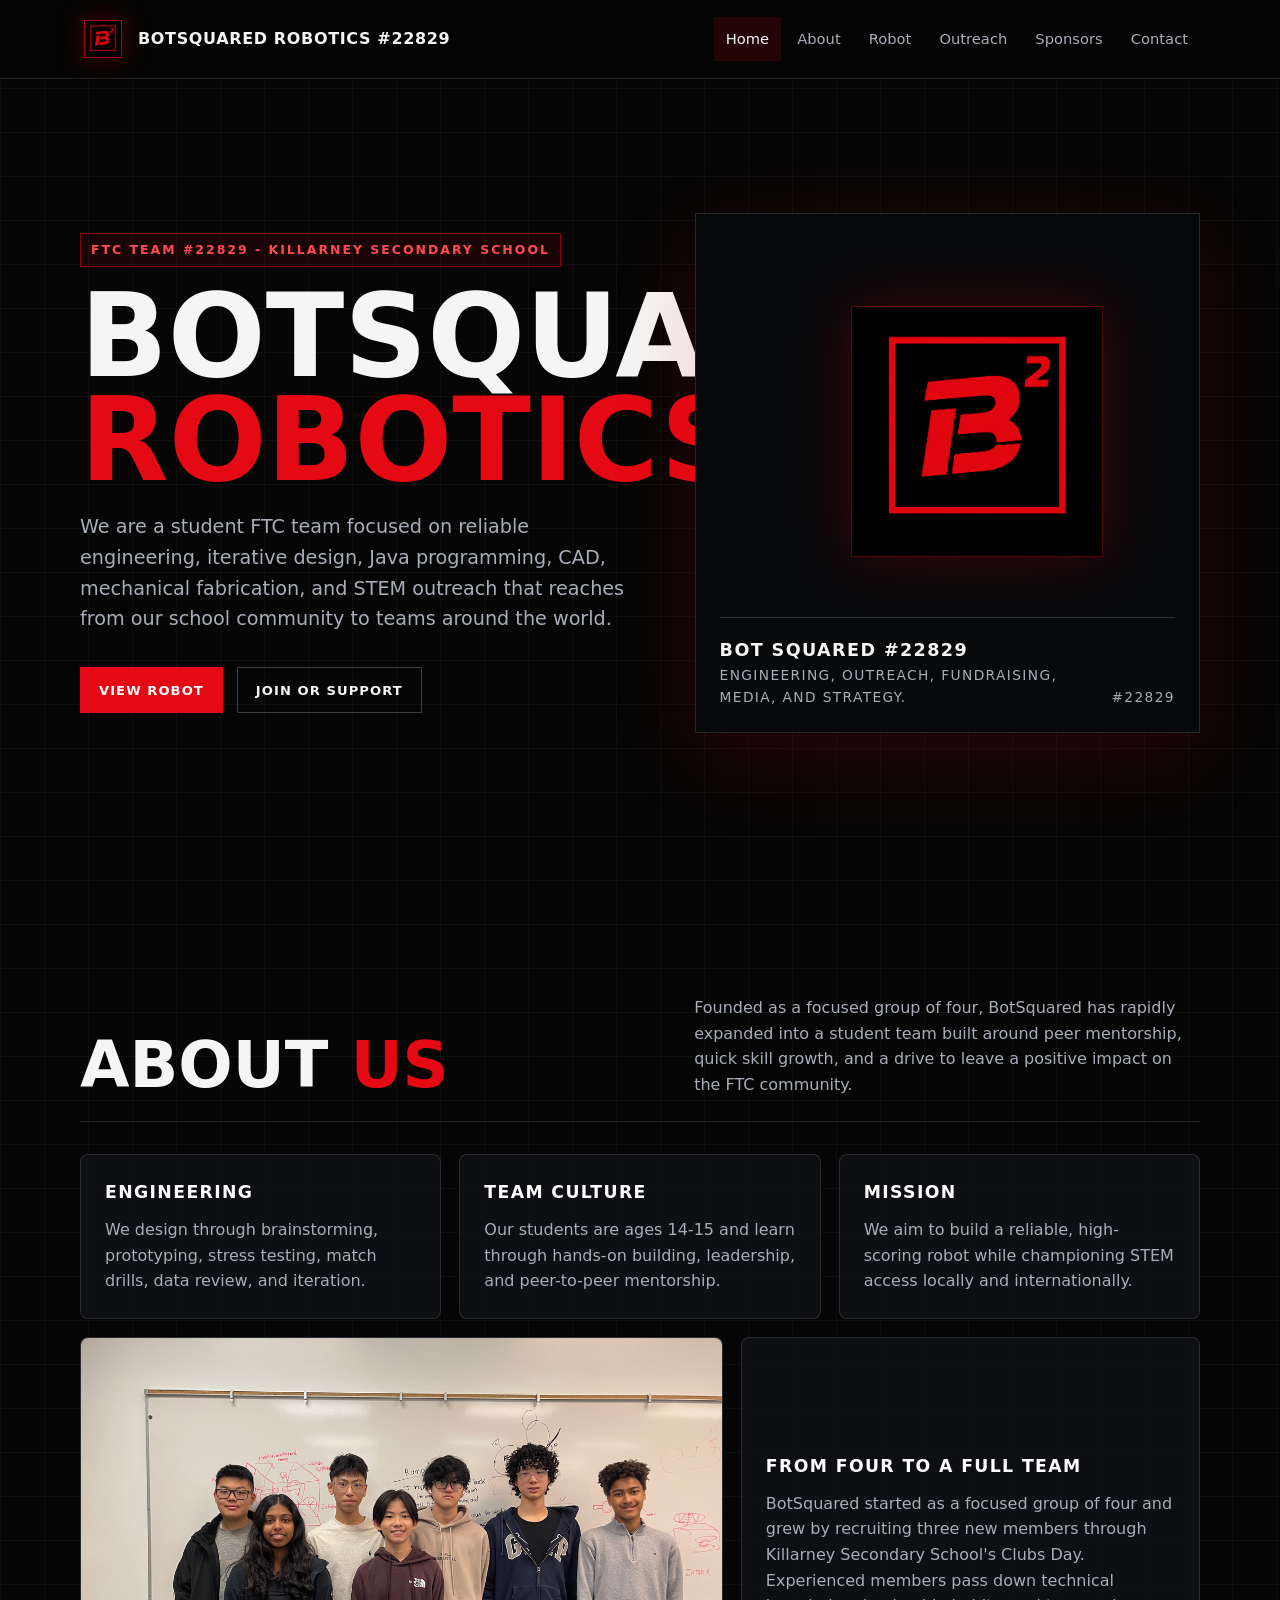
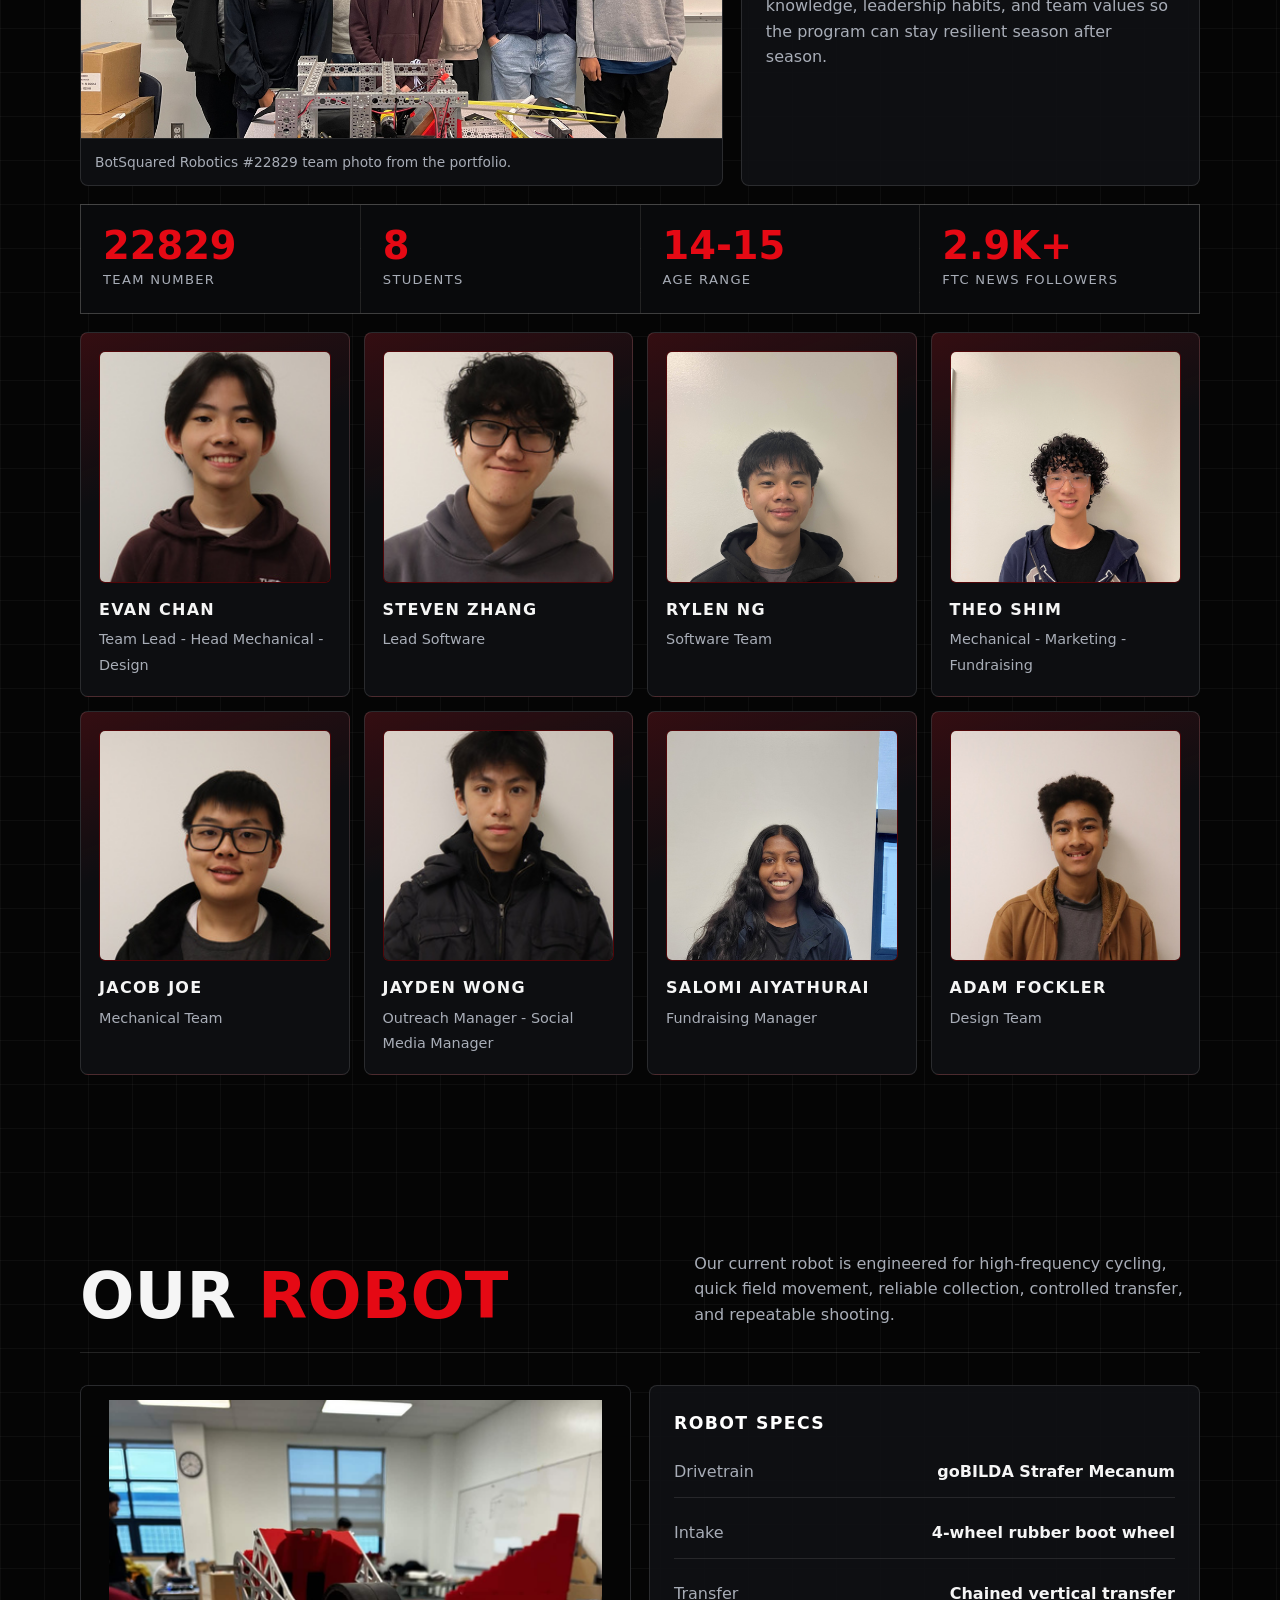
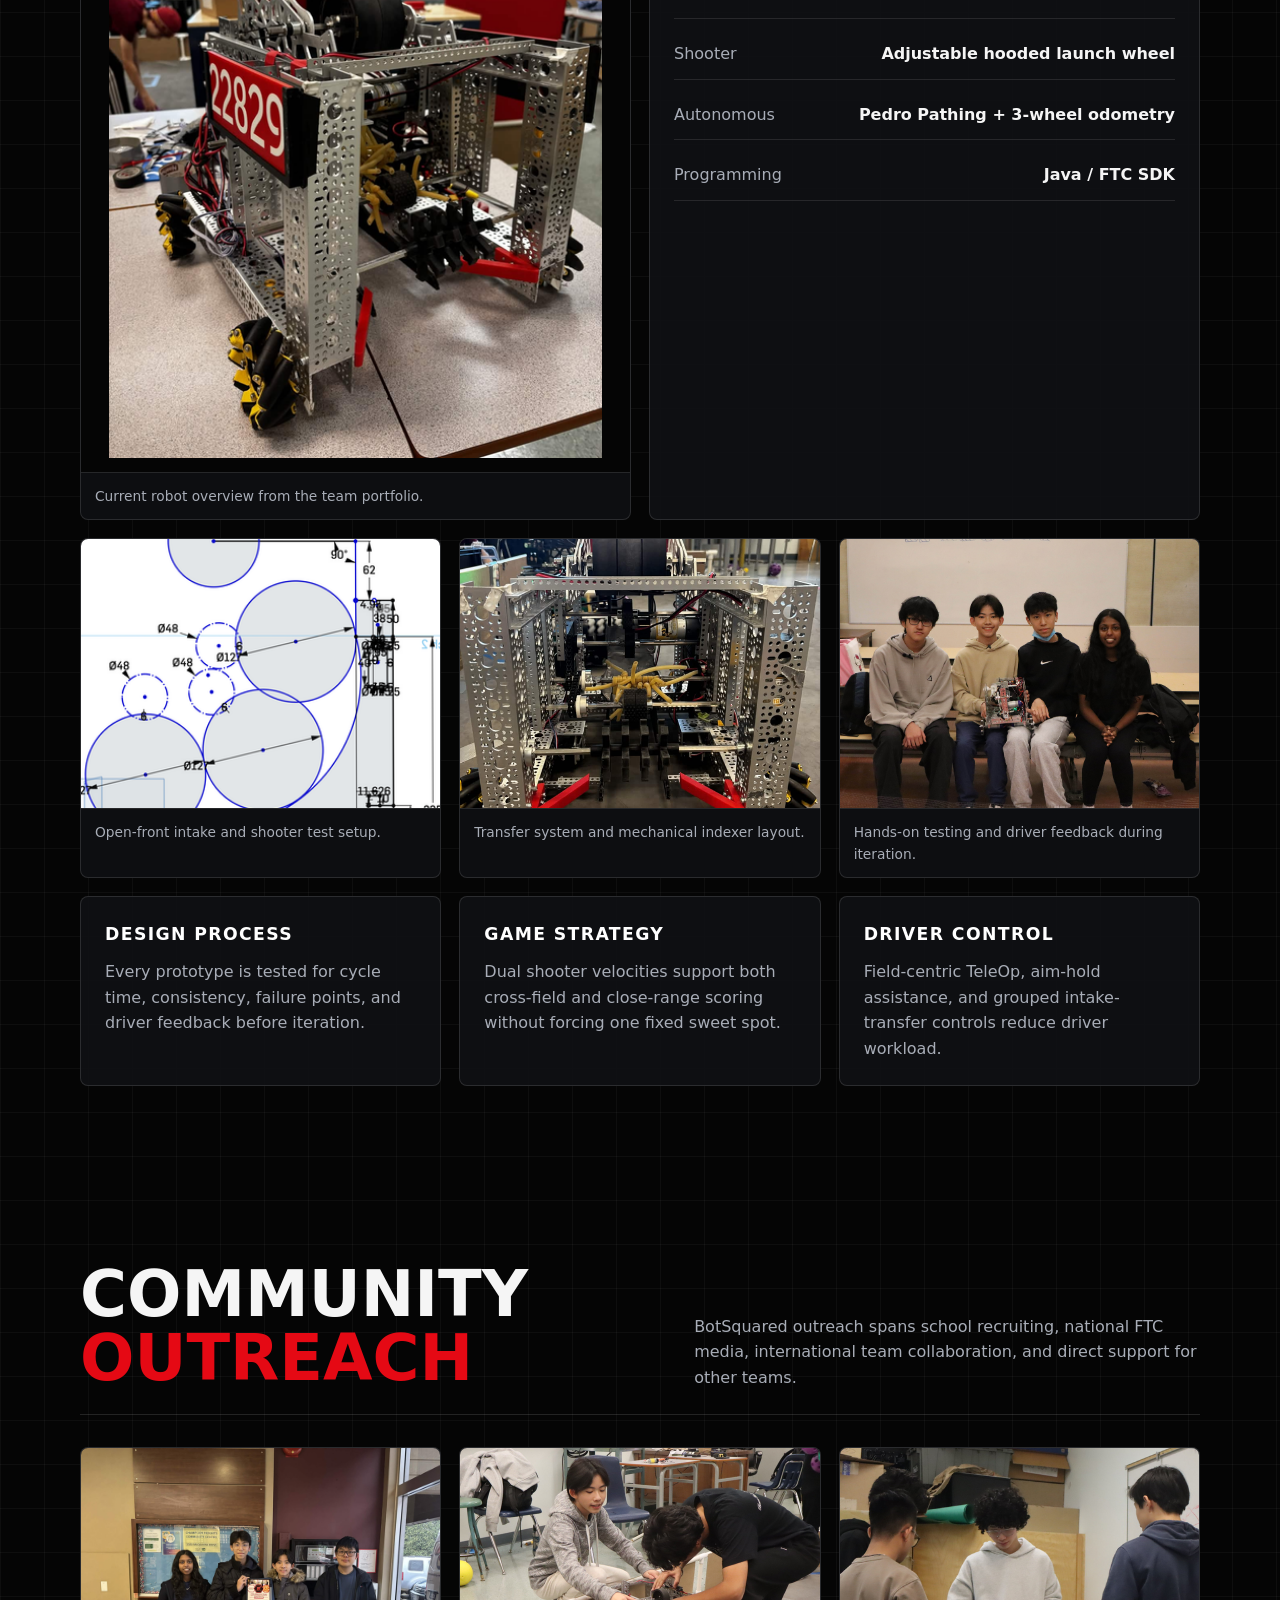
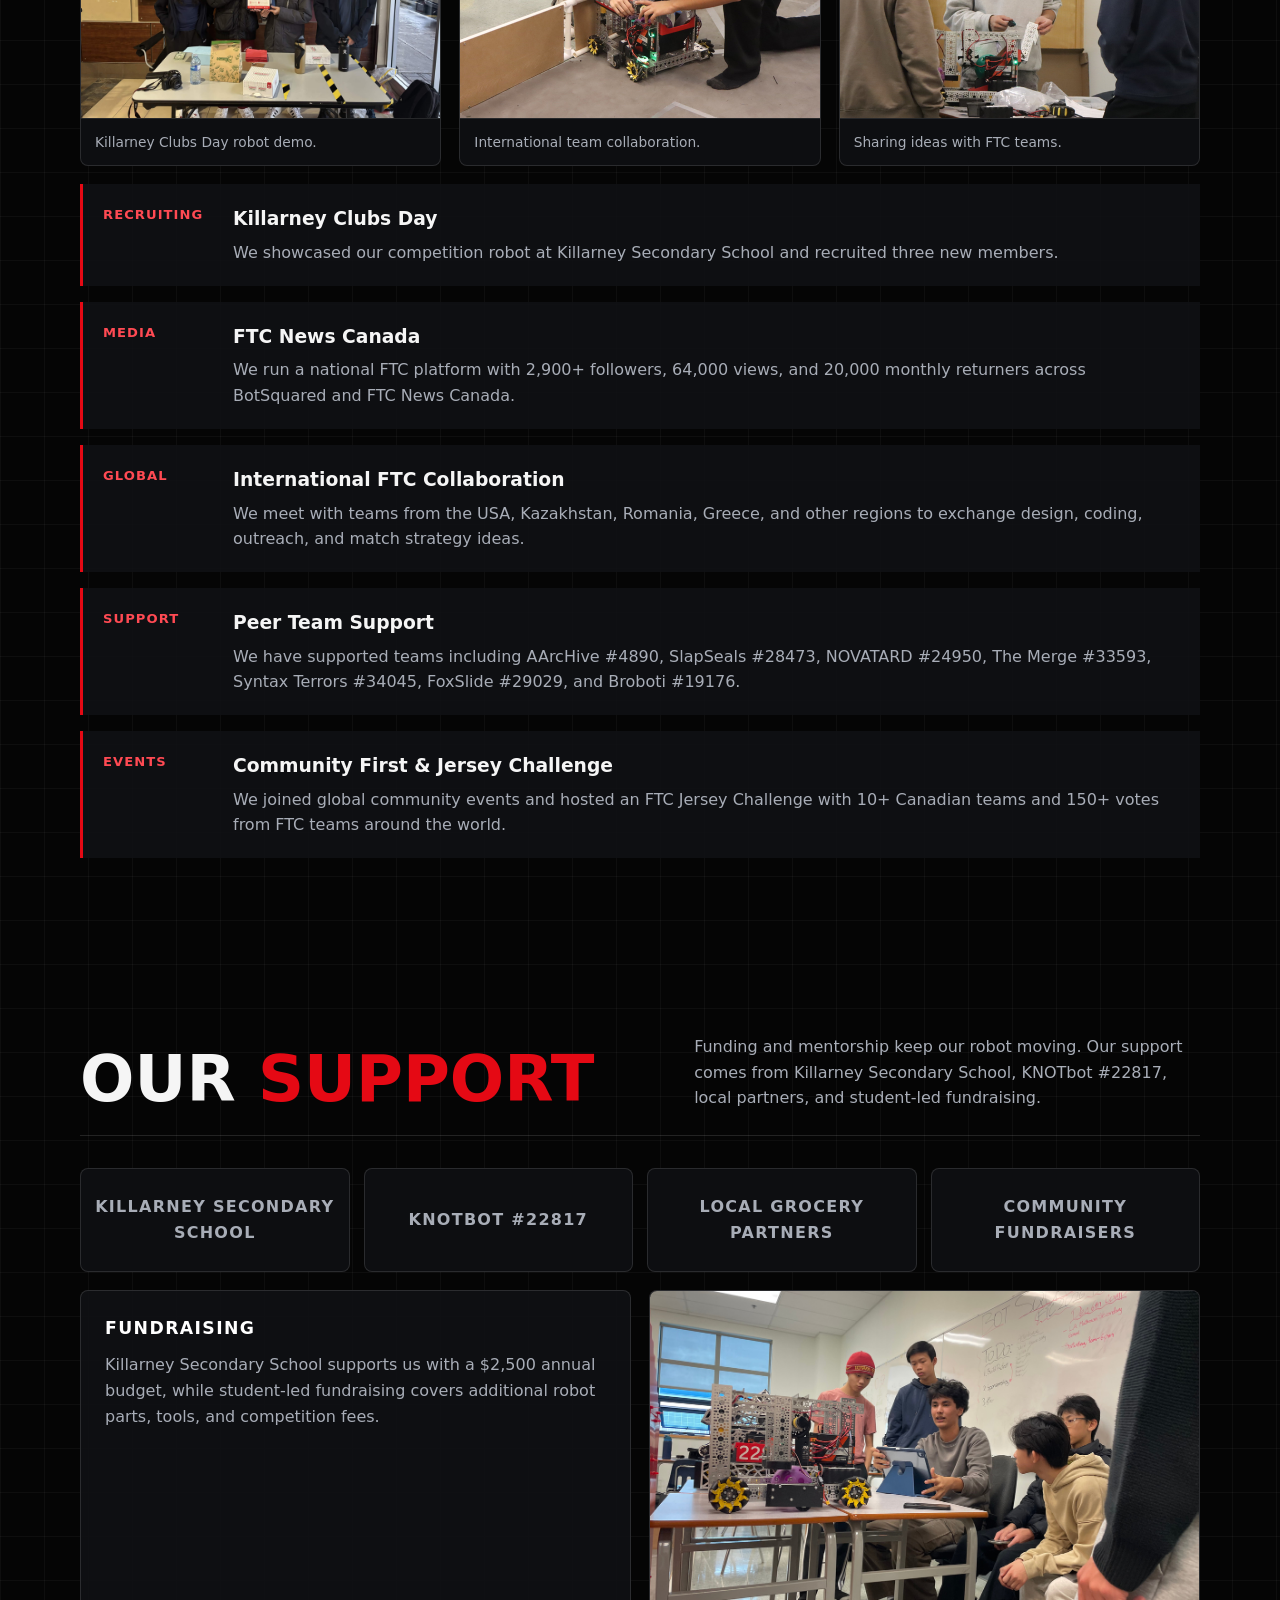
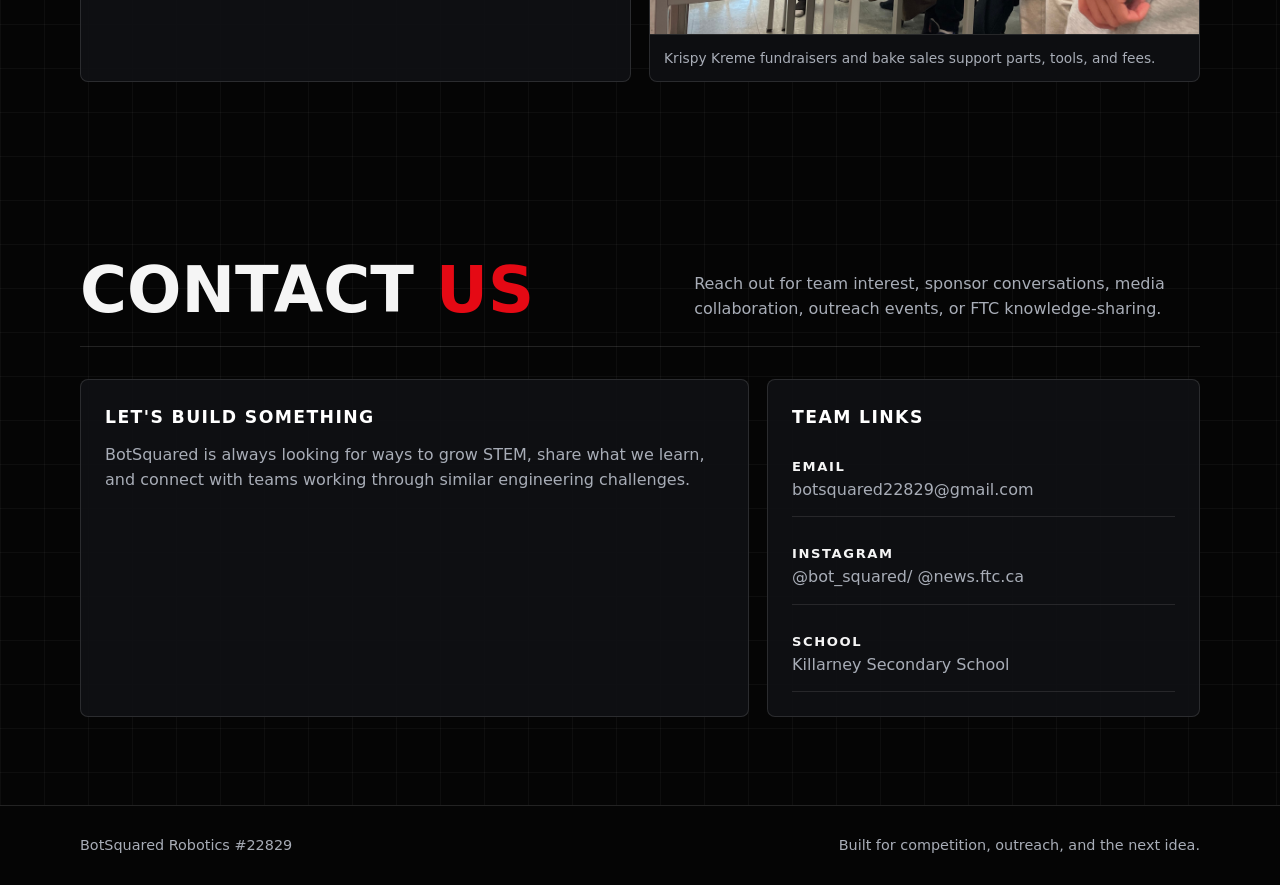
==== index.html @ f205d927 "update1" ====
<!DOCTYPE html>
<html lang="en">
<head>
  <meta charset="UTF-8" />
  <meta name="viewport" content="width=device-width, initial-scale=1.0" />
  <title>BotSquared Robotics #22829</title>
  <link rel="stylesheet" href="style.css" />
  <script src="script.js" defer></script>
</head>
<body>
  <header class="site-header">
    <nav class="nav" aria-label="Primary navigation">
      <a class="brand" href="#home" aria-label="BotSquared Robotics home">
        <span class="brand-mark">
          <img src="assets/botsquared-logo.png" alt="" />
        </span>
        <span class="brand-name">BotSquared Robotics #22829</span>
      </a>

      <div class="nav-links">
        <a href="#home">Home</a>
        <a href="#about">About</a>
        <a href="#robot">Robot</a>
        <a href="#outreach">Outreach</a>
        <a href="#sponsors">Sponsors</a>
        <a href="#contact">Contact</a>
      </div>
    </nav>
  </header>

  <main>
    <section id="home" class="section hero">
      <div>
        <p class="eyebrow">FTC Team #22829 - Killarney Secondary School</p>
        <h1>BotSquared <span>Robotics</span></h1>
        <p class="hero-copy">
          We are a student FTC team focused on reliable engineering, iterative design,
          Java programming, CAD, mechanical fabrication, and STEM outreach that reaches
          from our school community to teams around the world.
        </p>
        <div class="hero-actions" aria-label="Homepage actions">
          <a class="button" href="#robot">View Robot</a>
          <a class="button secondary" href="#contact">Join or Support</a>
        </div>
      </div>

      <div class="robot-visual" aria-label="BotSquared Robotics logo panel">
        <img class="hero-logo" src="assets/botsquared-logo.png" alt="BotSquared Robotics logo" />
        <div class="robot-label">
          <span>
            <strong>Bot Squared #22829</strong>
            Engineering, outreach, fundraising, media, and strategy.
          </span>
          <span>#22829</span>
        </div>
      </div>
    </section>

    <section id="about" class="section">
      <div class="section-heading">
        <h2>About <span>Us</span></h2>
        <p>
          Founded as a focused group of four, BotSquared has rapidly expanded into
          a student team built around peer mentorship, quick skill growth, and a
          drive to leave a positive impact on the FTC community.
        </p>
      </div>

      <div class="grid three">
        <article class="card">
          <h3>Engineering</h3>
          <p>We design through brainstorming, prototyping, stress testing, match drills, data review, and iteration.</p>
        </article>
        <article class="card">
          <h3>Team Culture</h3>
          <p>Our students are ages 14-15 and learn through hands-on building, leadership, and peer-to-peer mentorship.</p>
        </article>
        <article class="card">
          <h3>Mission</h3>
          <p>We aim to build a reliable, high-scoring robot while championing STEM access locally and internationally.</p>
        </article>
      </div>

      <div class="feature-split spaced-block">
        <figure class="media-frame">
          <img src="assets/team-photo.jpg" alt="BotSquared Robotics team with their robot" />
          <figcaption>BotSquared Robotics #22829 team photo from the portfolio.</figcaption>
        </figure>

        <article class="card feature-copy">
          <h3>From Four to a Full Team</h3>
          <p>
            BotSquared started as a focused group of four and grew by recruiting
            three new members through Killarney Secondary School's Clubs Day.
            Experienced members pass down technical knowledge, leadership habits,
            and team values so the program can stay resilient season after season.
          </p>
        </article>
      </div>

      <div class="stat-strip" aria-label="Team statistics">
        <div class="stat">
          <strong>22829</strong>
          <span>Team Number</span>
        </div>
        <div class="stat">
          <strong>8</strong>
          <span>Students</span>
        </div>
        <div class="stat">
          <strong>14-15</strong>
          <span>Age Range</span>
        </div>
        <div class="stat">
          <strong>2.9K+</strong>
          <span>FTC News Followers</span>
        </div>
      </div>

      <div class="team-grid" aria-label="Team members">
        <article class="member-card">
          <img class="member-photo" src="assets/team-evan-chan.jpg" alt="Evan Chan" />
          <div>
            <strong>Evan Chan</strong>
            <span>Team Lead - Head Mechanical - Design</span>
          </div>
        </article>
        <article class="member-card">
          <img class="member-photo" src="assets/team-steven-zhang.jpg" alt="Steven Zhang" />
          <div>
            <strong>Steven Zhang</strong>
            <span>Lead Software</span>
          </div>
        </article>
        <article class="member-card">
          <img class="member-photo" src="assets/team-rylen-ng.png" alt="Rylen Ng" />
          <div>
            <strong>Rylen Ng</strong>
            <span>Software Team</span>
          </div>
        </article>
        <article class="member-card">
          <img class="member-photo" src="assets/team-theo-shim.jpg" alt="Theo Shim" />
          <div>
            <strong>Theo Shim</strong>
            <span>Mechanical - Marketing - Fundraising</span>
          </div>
        </article>
        <article class="member-card">
          <img class="member-photo" src="assets/team-jacob-joe.jpg" alt="Jacob Joe" />
          <div>
            <strong>Jacob Joe</strong>
            <span>Mechanical Team</span>
          </div>
        </article>
        <article class="member-card">
          <img class="member-photo" src="assets/team-jayden-wong.jpg" alt="Jayden Wong" />
          <div>
            <strong>Jayden Wong</strong>
            <span>Outreach Manager - Social Media Manager</span>
          </div>
        </article>
        <article class="member-card">
          <img class="member-photo" src="assets/team-salomi-aiyathurai.jpg" alt="Salomi Aiyathurai" />
          <div>
            <strong>Salomi Aiyathurai</strong>
            <span>Fundraising Manager</span>
          </div>
        </article>
        <article class="member-card">
          <img class="member-photo" src="assets/team-adam-fockler.jpg" alt="Adam Fockler" />
          <div>
            <strong>Adam Fockler</strong>
            <span>Design Team</span>
          </div>
        </article>
      </div>
    </section>

    <section id="robot" class="section">
      <div class="section-heading">
        <h2>Our <span>Robot</span></h2>
        <p>
          Our current robot is engineered for high-frequency cycling, quick field
          movement, reliable collection, controlled transfer, and repeatable shooting.
        </p>
      </div>

      <div class="grid two">
        <figure class="media-frame robot-photo">
          <img src="assets/robot-overview.png" alt="BotSquared competition robot" />
          <figcaption>Current robot overview from the team portfolio.</figcaption>
        </figure>

        <article class="card">
          <h3>Robot Specs</h3>
          <ul class="spec-list">
            <li><span>Drivetrain</span><strong>goBILDA Strafer Mecanum</strong></li>
            <li><span>Intake</span><strong>4-wheel rubber boot wheel</strong></li>
            <li><span>Transfer</span><strong>Chained vertical transfer</strong></li>
            <li><span>Shooter</span><strong>Adjustable hooded launch wheel</strong></li>
            <li><span>Autonomous</span><strong>Pedro Pathing + 3-wheel odometry</strong></li>
            <li><span>Programming</span><strong>Java / FTC SDK</strong></li>
          </ul>
        </article>
      </div>

      <div class="media-grid spaced-block" aria-label="Robot mechanism images">
        <figure class="media-card">
          <img src="assets/robot-intake.png" alt="Robot intake mechanism with game element" />
          <figcaption>Open-front intake and shooter test setup.</figcaption>
        </figure>
        <figure class="media-card">
          <img src="assets/robot-transfer.png" alt="Robot transfer system diagram" />
          <figcaption>Transfer system and mechanical indexer layout.</figcaption>
        </figure>
        <figure class="media-card">
          <img src="assets/team-summary.jpg" alt="Team testing the robot in a classroom" />
          <figcaption>Hands-on testing and driver feedback during iteration.</figcaption>
        </figure>
      </div>

      <div class="grid three spaced-block">
        <article class="card">
          <h3>Design Process</h3>
          <p>Every prototype is tested for cycle time, consistency, failure points, and driver feedback before iteration.</p>
        </article>
        <article class="card">
          <h3>Game Strategy</h3>
          <p>Dual shooter velocities support both cross-field and close-range scoring without forcing one fixed sweet spot.</p>
        </article>
        <article class="card">
          <h3>Driver Control</h3>
          <p>Field-centric TeleOp, aim-hold assistance, and grouped intake-transfer controls reduce driver workload.</p>
        </article>
      </div>
    </section>

    <section id="outreach" class="section">
      <div class="section-heading">
        <h2>Community <span>Outreach</span></h2>
        <p>
          BotSquared outreach spans school recruiting, national FTC media,
          international team collaboration, and direct support for other teams.
        </p>
      </div>

      <div class="media-grid outreach-gallery" aria-label="Community outreach photos">
        <figure class="media-card">
          <img src="assets/outreach-clubs-day.png" alt="BotSquared demonstrating the robot during outreach" />
          <figcaption>Killarney Clubs Day robot demo.</figcaption>
        </figure>
        <figure class="media-card">
          <img src="assets/team-collaboration.png" alt="BotSquared collaborating with another FTC team" />
          <figcaption>International team collaboration.</figcaption>
        </figure>
        <figure class="media-card">
          <img src="assets/outreach-team-meeting.png" alt="BotSquared students in an FTC collaboration meeting" />
          <figcaption>Sharing ideas with FTC teams.</figcaption>
        </figure>
      </div>

      <div class="timeline">
        <article class="timeline-item">
          <time>Recruiting</time>
          <div>
            <h3>Killarney Clubs Day</h3>
            <p>We showcased our competition robot at Killarney Secondary School and recruited three new members.</p>
          </div>
        </article>
        <article class="timeline-item">
          <time>Media</time>
          <div>
            <h3>FTC News Canada</h3>
            <p>We run a national FTC platform with 2,900+ followers, 64,000 views, and 20,000 monthly returners across BotSquared and FTC News Canada.</p>
          </div>
        </article>
        <article class="timeline-item">
          <time>Global</time>
          <div>
            <h3>International FTC Collaboration</h3>
            <p>We meet with teams from the USA, Kazakhstan, Romania, Greece, and other regions to exchange design, coding, outreach, and match strategy ideas.</p>
          </div>
        </article>
        <article class="timeline-item">
          <time>Support</time>
          <div>
            <h3>Peer Team Support</h3>
            <p>We have supported teams including AArcHive #4890, SlapSeals #28473, NOVATARD #24950, The Merge #33593, Syntax Terrors #34045, FoxSlide #29029, and Broboti #19176.</p>
          </div>
        </article>
        <article class="timeline-item">
          <time>Events</time>
          <div>
            <h3>Community First & Jersey Challenge</h3>
            <p>We joined global community events and hosted an FTC Jersey Challenge with 10+ Canadian teams and 150+ votes from FTC teams around the world.</p>
          </div>
        </article>
      </div>
    </section>

    <section id="sponsors" class="section">
      <div class="section-heading">
        <h2>Our <span>Support</span></h2>
        <p>
          Funding and mentorship keep our robot moving. Our support comes from
          Killarney Secondary School, KNOTbot #22817, local partners, and student-led fundraising.
        </p>
      </div>

      <div class="sponsor-grid" aria-label="Team support network">
        <div class="sponsor-logo">Killarney Secondary School</div>
        <div class="sponsor-logo">KNOTbot #22817</div>
        <div class="sponsor-logo">Local Grocery Partners</div>
        <div class="sponsor-logo">Community Fundraisers</div>
      </div>

      <div class="grid two spaced-block">
        <article class="card">
          <h3>Fundraising</h3>
          <p>Killarney Secondary School supports us with a $2,500 annual budget, while student-led fundraising covers additional robot parts, tools, and competition fees.</p>
        </article>
        <figure class="media-frame">
          <img src="assets/fundraising-table.jpg" alt="BotSquared fundraising table" />
          <figcaption>Krispy Kreme fundraisers and bake sales support parts, tools, and fees.</figcaption>
        </figure>
      </div>
    </section>

    <section id="contact" class="section">
      <div class="section-heading">
        <h2>Contact <span>Us</span></h2>
        <p>
          Reach out for team interest, sponsor conversations, media collaboration,
          outreach events, or FTC knowledge-sharing.
        </p>
      </div>

      <div class="contact-panel">
        <article class="card">
          <h3>Let&apos;s Build Something</h3>
          <p>
            BotSquared is always looking for ways to grow STEM, share what we learn,
            and connect with teams working through similar engineering challenges.
          </p>
        </article>

        <article class="card">
          <h3>Team Links</h3>
          <ul class="contact-list">
            <li>
              <span>
                <strong>Email</strong>
                botsquared22829@gmail.com
              </span>
            </li>
            <li>
              <span>
                <strong>Instagram</strong>
                @bot_squared/ @news.ftc.ca
              </span>
            </li>
            <li>
              <span>
                <strong>School</strong>
                Killarney Secondary School
              </span>
            </li>
          </ul>
        </article>
      </div>
    </section>
  </main>

  <footer class="site-footer">
    <div class="footer-inner">
      <span>BotSquared Robotics #22829</span>
      <span>Built for competition, outreach, and the next idea.</span>
    </div>
  </footer>
</body>
</html>
---- style.css ----
:root {
  --bg: #050505;
  --panel: #101114;
  --panel-2: #17191d;
  --text: #f5f5f5;
  --muted: #a8adb7;
  --red: #e50914;
  --red-dark: #8f0710;
  --line: rgba(255, 255, 255, 0.12);
  --shadow: 0 24px 80px rgba(229, 9, 20, 0.16);
}

* {
  box-sizing: border-box;
}

html {
  scroll-behavior: smooth;
}

body {
  margin: 0;
  background:
    linear-gradient(rgba(255, 255, 255, 0.035) 1px, transparent 1px),
    linear-gradient(90deg, rgba(255, 255, 255, 0.035) 1px, transparent 1px),
    var(--bg);
  background-size: 44px 44px;
  color: var(--text);
  font-family: Inter, ui-sans-serif, system-ui, -apple-system, BlinkMacSystemFont, "Segoe UI", sans-serif;
  line-height: 1.6;
}

a {
  color: inherit;
  text-decoration: none;
}

.site-header {
  position: sticky;
  top: 0;
  z-index: 20;
  border-bottom: 1px solid var(--line);
  background: rgba(5, 5, 5, 0.86);
  backdrop-filter: blur(14px);
}

.nav {
  width: min(1120px, calc(100% - 32px));
  min-height: 78px;
  margin: 0 auto;
  padding: 8px 0;
  display: flex;
  align-items: center;
  justify-content: space-between;
  gap: 32px;
}

.brand {
  display: flex;
  align-items: center;
  gap: 20px;
  flex: 0 0 auto;
  font-weight: 800;
  letter-spacing: 0.04em;
  line-height: 1.08;
  text-transform: uppercase;
}

.brand-mark {
  flex: 0 0 38px;
  width: 38px;
  height: 38px;
  display: grid;
  place-items: center;
  border: 1px solid rgba(229, 9, 20, 0.72);
  background: #050505;
  box-shadow: 0 0 28px rgba(229, 9, 20, 0.32);
  overflow: hidden;
  transform: translateX(4px);
}

.brand-mark img {
  width: 100%;
  height: 100%;
  display: block;
  object-fit: contain;
}

.brand-name {
  display: block;
  white-space: nowrap;
}

.nav-links {
  display: flex;
  align-items: center;
  justify-content: flex-end;
  flex: 1 1 auto;
  gap: 4px;
  flex-wrap: wrap;
}

.nav-links a {
  padding: 10px 12px;
  color: var(--muted);
  font-size: 0.92rem;
  transition: color 160ms ease, background 160ms ease;
}

.nav-links a:hover,
.nav-links a:focus-visible,
.nav-links a.is-active {
  color: var(--text);
  background: rgba(229, 9, 20, 0.14);
  outline: none;
}

.section {
  width: min(1120px, calc(100% - 32px));
  margin: 0 auto;
  padding: 88px 0;
  scroll-margin-top: 88px;
}

.hero {
  min-height: calc(100vh - 72px);
  display: grid;
  grid-template-columns: minmax(0, 1.05fr) minmax(320px, 0.95fr);
  align-items: center;
  gap: 56px;
  padding-top: 48px;
}

.eyebrow {
  width: fit-content;
  margin: 0 0 18px;
  padding: 6px 10px;
  border: 1px solid rgba(229, 9, 20, 0.5);
  color: #ff4a53;
  background: rgba(229, 9, 20, 0.09);
  font-size: 0.78rem;
  font-weight: 800;
  letter-spacing: 0.16em;
  text-transform: uppercase;
}

h1,
h2,
h3,
p {
  margin-top: 0;
}

h1 {
  max-width: 760px;
  margin-bottom: 20px;
  font-size: clamp(3rem, 9vw, 7.4rem);
  line-height: 0.9;
  letter-spacing: 0;
  text-transform: uppercase;
}

h1 span,
h2 span {
  color: var(--red);
}

.hero-copy {
  max-width: 660px;
  color: var(--muted);
  font-size: clamp(1rem, 2vw, 1.2rem);
}

.hero-actions {
  display: flex;
  align-items: center;
  flex-wrap: wrap;
  gap: 14px;
  margin-top: 32px;
}

.button {
  min-height: 46px;
  display: inline-flex;
  align-items: center;
  justify-content: center;
  gap: 10px;
  padding: 0 18px;
  border: 1px solid transparent;
  background: var(--red);
  color: #fff;
  font-weight: 800;
  text-transform: uppercase;
  letter-spacing: 0.08em;
  font-size: 0.82rem;
  transition: transform 160ms ease, background 160ms ease, border-color 160ms ease;
}

.button:hover,
.button:focus-visible {
  transform: translateY(-2px);
  background: #ff1a26;
  outline: none;
}

.button.secondary {
  background: transparent;
  border-color: rgba(255, 255, 255, 0.22);
  color: var(--text);
}

.button.secondary:hover,
.button.secondary:focus-visible {
  border-color: rgba(229, 9, 20, 0.72);
  background: rgba(229, 9, 20, 0.12);
}

.robot-visual {
  position: relative;
  min-height: 520px;
  border: 1px solid var(--line);
  background: #07080a;
  box-shadow: var(--shadow);
  overflow: hidden;
}

.hero-logo {
  position: absolute;
  left: 56%;
  top: 42%;
  z-index: 1;
  width: min(50%, 280px);
  aspect-ratio: 1;
  object-fit: contain;
  transform: translate(-50%, -50%);
  border: 1px solid rgba(229, 9, 20, 0.45);
  box-shadow: 0 0 52px rgba(229, 9, 20, 0.24);
}

.robot-label {
  position: absolute;
  left: 24px;
  bottom: 24px;
  right: 24px;
  z-index: 2;
  display: grid;
  grid-template-columns: 1fr auto;
  gap: 16px;
  align-items: end;
  padding-top: 18px;
  border-top: 1px solid rgba(255, 255, 255, 0.16);
  color: var(--muted);
  font-size: 0.86rem;
  text-transform: uppercase;
  letter-spacing: 0.1em;
}

.robot-label strong {
  display: block;
  color: var(--text);
  font-size: 1.1rem;
}

.section-heading {
  display: grid;
  grid-template-columns: minmax(0, 0.8fr) minmax(260px, 0.7fr);
  gap: 36px;
  align-items: end;
  margin-bottom: 32px;
  border-bottom: 1px solid var(--line);
  padding-bottom: 24px;
}

h2 {
  margin-bottom: 0;
  font-size: clamp(2rem, 5vw, 4rem);
  line-height: 1;
  text-transform: uppercase;
  letter-spacing: 0;
}

.section-heading p {
  margin-bottom: 0;
  color: var(--muted);
}

.grid {
  display: grid;
  gap: 18px;
}

.grid.three {
  grid-template-columns: repeat(3, minmax(0, 1fr));
}

.grid.two {
  grid-template-columns: repeat(2, minmax(0, 1fr));
}

.spaced-block {
  margin-top: 18px;
}

.feature-split {
  display: grid;
  grid-template-columns: minmax(0, 1.05fr) minmax(280px, 0.75fr);
  gap: 18px;
  align-items: stretch;
}

.card {
  min-height: 100%;
  padding: 24px;
  border: 1px solid var(--line);
  border-radius: 8px;
  background: rgba(16, 17, 20, 0.92);
}

.card h3 {
  margin-bottom: 10px;
  color: #fff;
  font-size: 1.08rem;
  text-transform: uppercase;
  letter-spacing: 0.08em;
}

.card p {
  margin-bottom: 0;
  color: var(--muted);
}

.feature-copy {
  display: grid;
  align-content: center;
}

.stat-strip {
  display: grid;
  grid-template-columns: repeat(4, minmax(0, 1fr));
  gap: 1px;
  margin-top: 18px;
  border: 1px solid var(--line);
  background: var(--line);
}

.stat {
  padding: 22px;
  background: #090a0c;
}

.stat strong {
  display: block;
  color: var(--red);
  font-size: clamp(1.5rem, 4vw, 2.4rem);
  line-height: 1;
}

.stat span {
  color: var(--muted);
  font-size: 0.82rem;
  text-transform: uppercase;
  letter-spacing: 0.1em;
}

.spec-list {
  display: grid;
  gap: 10px;
  margin: 0;
  padding: 0;
  list-style: none;
}

.spec-list li {
  display: flex;
  justify-content: space-between;
  gap: 16px;
  padding: 12px 0;
  border-bottom: 1px solid rgba(255, 255, 255, 0.1);
  color: var(--muted);
}

.spec-list strong {
  color: var(--text);
}

.image-placeholder {
  min-height: 260px;
  display: grid;
  place-items: center;
  border: 1px dashed rgba(229, 9, 20, 0.58);
  border-radius: 8px;
  background:
    linear-gradient(135deg, rgba(229, 9, 20, 0.16), transparent 36%),
    var(--panel-2);
  color: var(--muted);
  text-align: center;
  padding: 28px;
}

.image-placeholder strong {
  display: block;
  color: var(--text);
  margin-bottom: 6px;
  text-transform: uppercase;
  letter-spacing: 0.08em;
}

.media-frame,
.media-card {
  margin: 0;
  border: 1px solid var(--line);
  border-radius: 8px;
  background: #0d0e11;
  overflow: hidden;
}

.media-frame img,
.media-card img {
  width: 100%;
  display: block;
}

.media-frame img {
  aspect-ratio: 16 / 10;
  object-fit: cover;
}

.robot-photo {
  display: grid;
}

.robot-photo img {
  aspect-ratio: 4 / 5;
  min-height: 420px;
  background: #050505;
  object-fit: contain;
  padding: 14px;
}

.media-frame figcaption,
.media-card figcaption {
  padding: 12px 14px;
  border-top: 1px solid rgba(255, 255, 255, 0.1);
  color: var(--muted);
  font-size: 0.86rem;
}

.media-grid {
  display: grid;
  grid-template-columns: repeat(3, minmax(0, 1fr));
  gap: 18px;
}

.media-card img {
  aspect-ratio: 4 / 3;
  object-fit: cover;
  background: #050505;
}

.outreach-gallery {
  margin-bottom: 18px;
}

.team-grid {
  display: grid;
  grid-template-columns: repeat(4, minmax(0, 1fr));
  gap: 14px;
  margin-top: 18px;
}

.member-card {
  min-height: 100%;
  display: grid;
  grid-template-rows: auto 1fr;
  gap: 14px;
  padding: 18px;
  border: 1px solid var(--line);
  border-radius: 8px;
  background:
    linear-gradient(160deg, rgba(229, 9, 20, 0.18), transparent 38%),
    #0d0e11;
}

.member-photo {
  width: 100%;
  aspect-ratio: 1;
  display: block;
  border: 1px solid rgba(229, 9, 20, 0.34);
  border-radius: 6px;
  object-fit: cover;
  object-position: center 28%;
  background: #050505;
}

.member-card strong {
  display: block;
  margin-bottom: 4px;
  color: var(--text);
  text-transform: uppercase;
  letter-spacing: 0.08em;
}

.member-card span {
  color: var(--muted);
  font-size: 0.9rem;
}

.timeline {
  display: grid;
  gap: 16px;
}

.timeline-item {
  display: grid;
  grid-template-columns: 110px 1fr;
  gap: 20px;
  padding: 20px;
  border-left: 3px solid var(--red);
  background: rgba(16, 17, 20, 0.92);
}

.timeline-item time {
  color: #ff4a53;
  font-weight: 800;
  text-transform: uppercase;
  letter-spacing: 0.08em;
  font-size: 0.82rem;
}

.timeline-item h3 {
  margin-bottom: 6px;
}

.timeline-item p {
  color: var(--muted);
  margin-bottom: 0;
}

.sponsor-grid {
  display: grid;
  grid-template-columns: repeat(4, minmax(0, 1fr));
  gap: 14px;
}

.sponsor-logo {
  min-height: 104px;
  display: grid;
  place-items: center;
  border: 1px solid var(--line);
  border-radius: 8px;
  background: #0d0e11;
  color: var(--muted);
  font-weight: 800;
  text-align: center;
  text-transform: uppercase;
  letter-spacing: 0.08em;
}

.contact-panel {
  display: grid;
  grid-template-columns: minmax(0, 0.85fr) minmax(280px, 0.55fr);
  gap: 18px;
  align-items: stretch;
}

.contact-list {
  display: grid;
  gap: 12px;
  margin: 0;
  padding: 0;
  list-style: none;
}

.contact-list a,
.contact-list span {
  display: block;
  padding: 14px 0;
  border-bottom: 1px solid rgba(255, 255, 255, 0.1);
  color: var(--muted);
}

.contact-list strong {
  display: block;
  color: var(--text);
  font-size: 0.82rem;
  text-transform: uppercase;
  letter-spacing: 0.12em;
}

.site-footer {
  border-top: 1px solid var(--line);
  padding: 28px 0;
  color: var(--muted);
  background: #050505;
}

.footer-inner {
  width: min(1120px, calc(100% - 32px));
  margin: 0 auto;
  display: flex;
  justify-content: space-between;
  gap: 18px;
  flex-wrap: wrap;
  font-size: 0.9rem;
}

@media (max-width: 860px) {
  .nav {
    align-items: flex-start;
    flex-direction: column;
    padding: 16px 0;
  }

  .nav-links {
    justify-content: flex-start;
  }

  .hero,
  .section-heading,
  .feature-split,
  .contact-panel {
    grid-template-columns: 1fr;
  }

  .hero {
    min-height: auto;
    padding-top: 64px;
  }

  .robot-visual {
    min-height: 360px;
  }

  .grid.three,
  .grid.two,
  .stat-strip,
  .team-grid,
  .media-grid,
  .sponsor-grid {
    grid-template-columns: 1fr;
  }

  .timeline-item {
    grid-template-columns: 1fr;
  }
}

@media (max-width: 520px) {
  .section {
    width: min(100% - 24px, 1120px);
    padding: 64px 0;
  }

  .brand {
    align-items: flex-start;
    gap: 16px;
  }

  .brand-name {
    white-space: normal;
  }

  .nav-links a {
    padding: 8px 9px;
    font-size: 0.84rem;
  }

  h1 {
    font-size: clamp(2.5rem, 18vw, 4.4rem);
  }

  .robot-label {
    grid-template-columns: 1fr;
  }
}
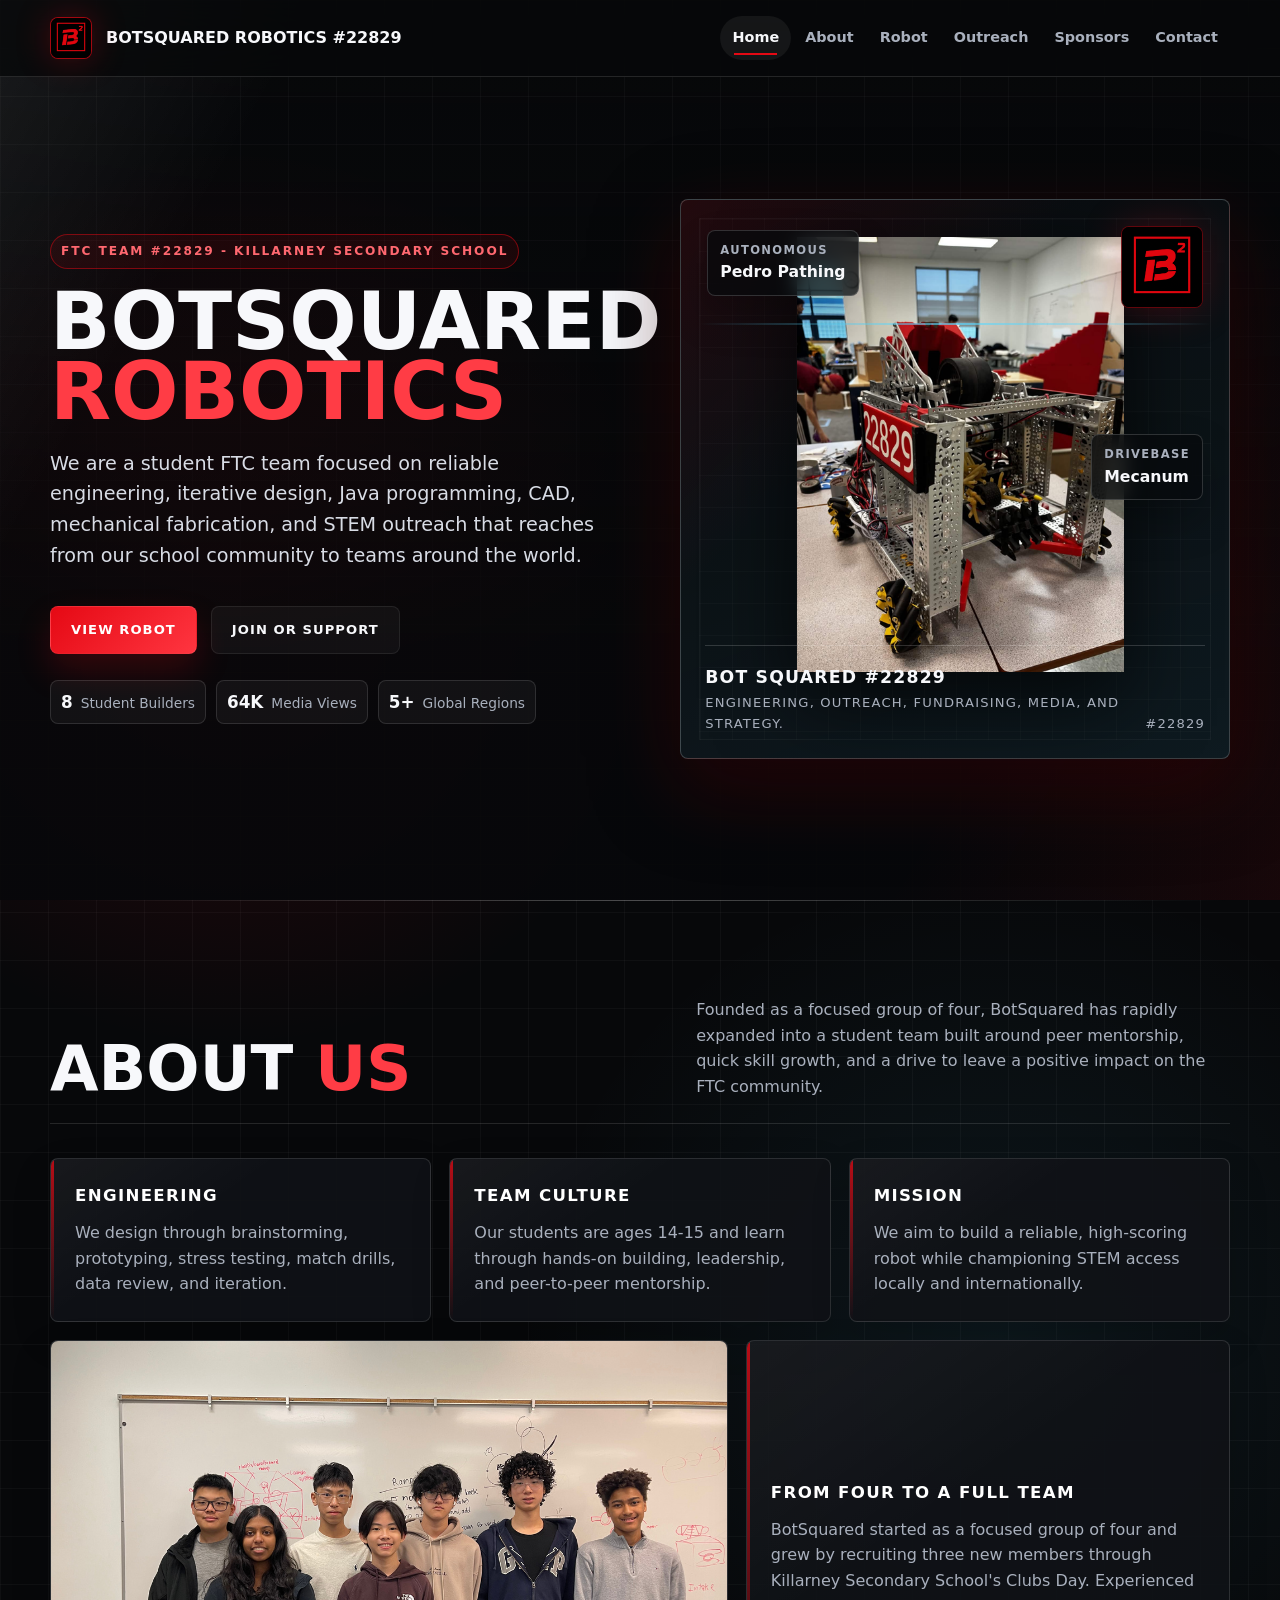
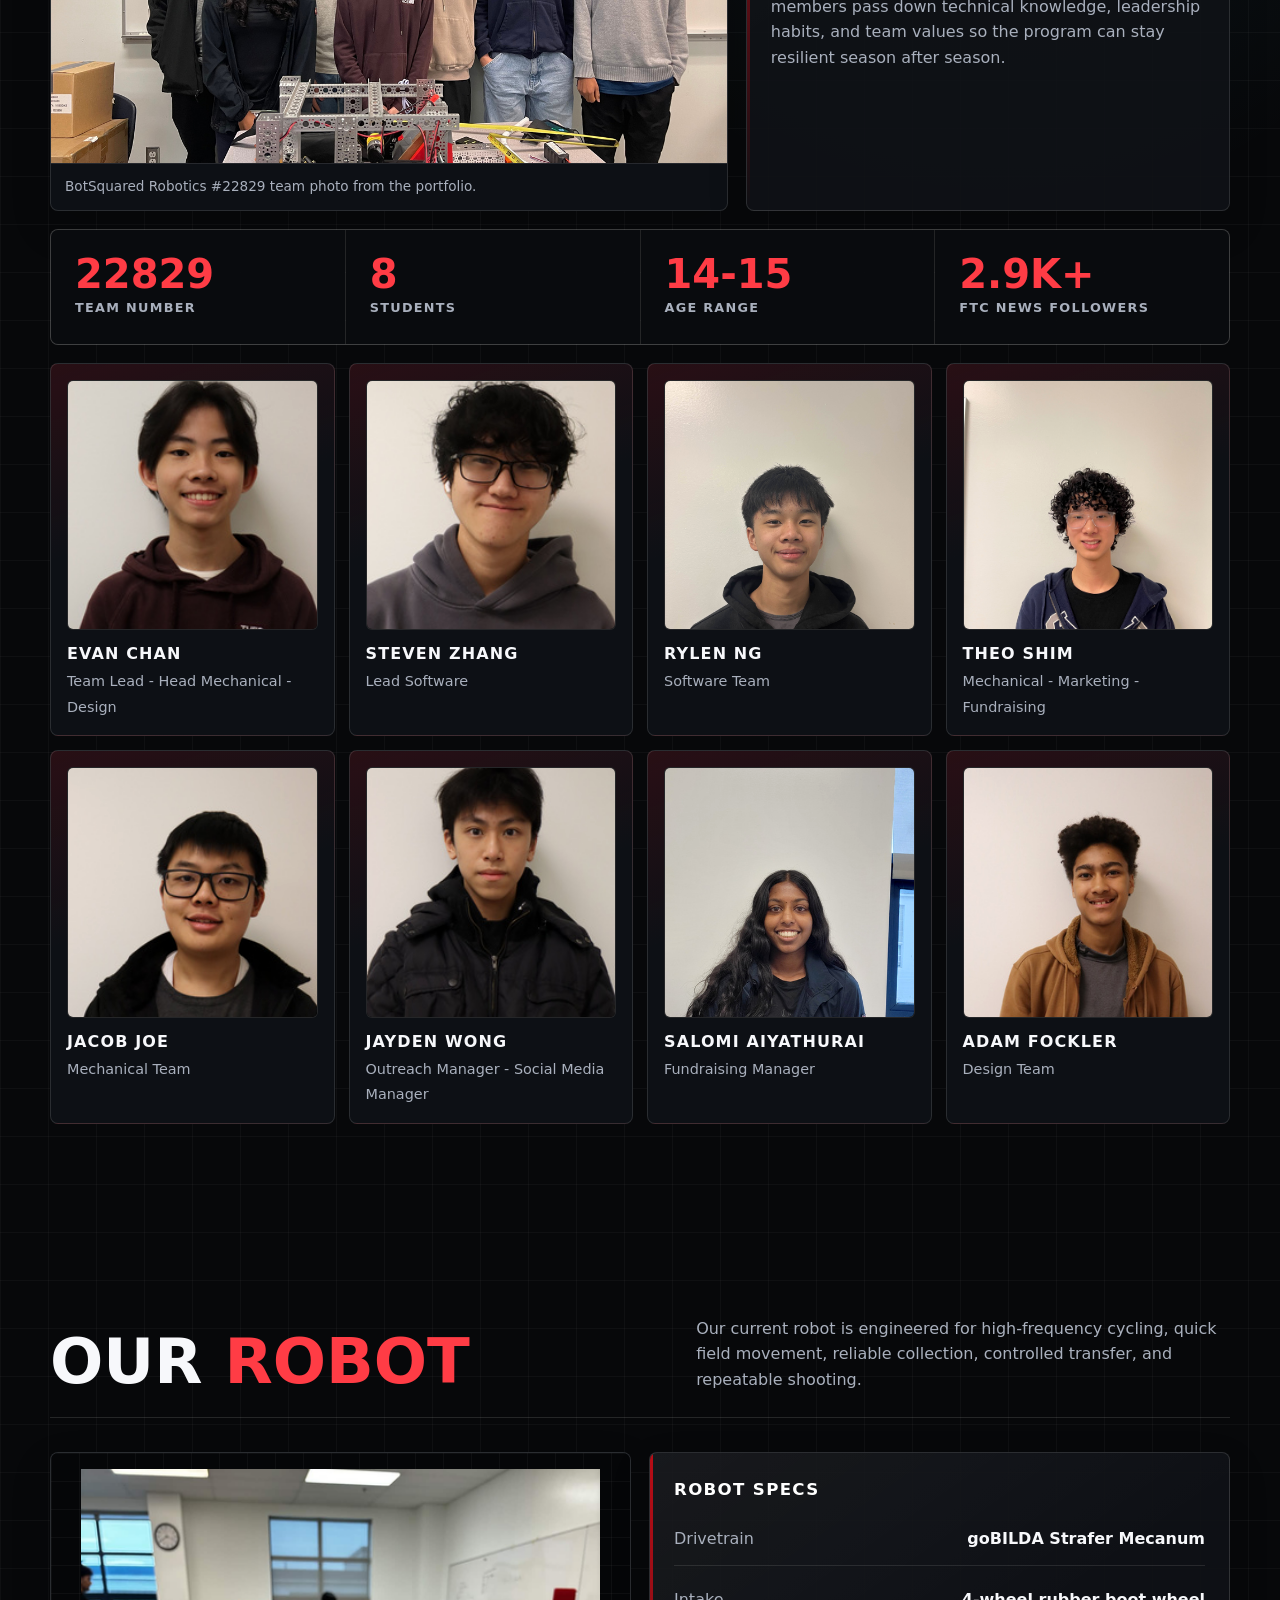
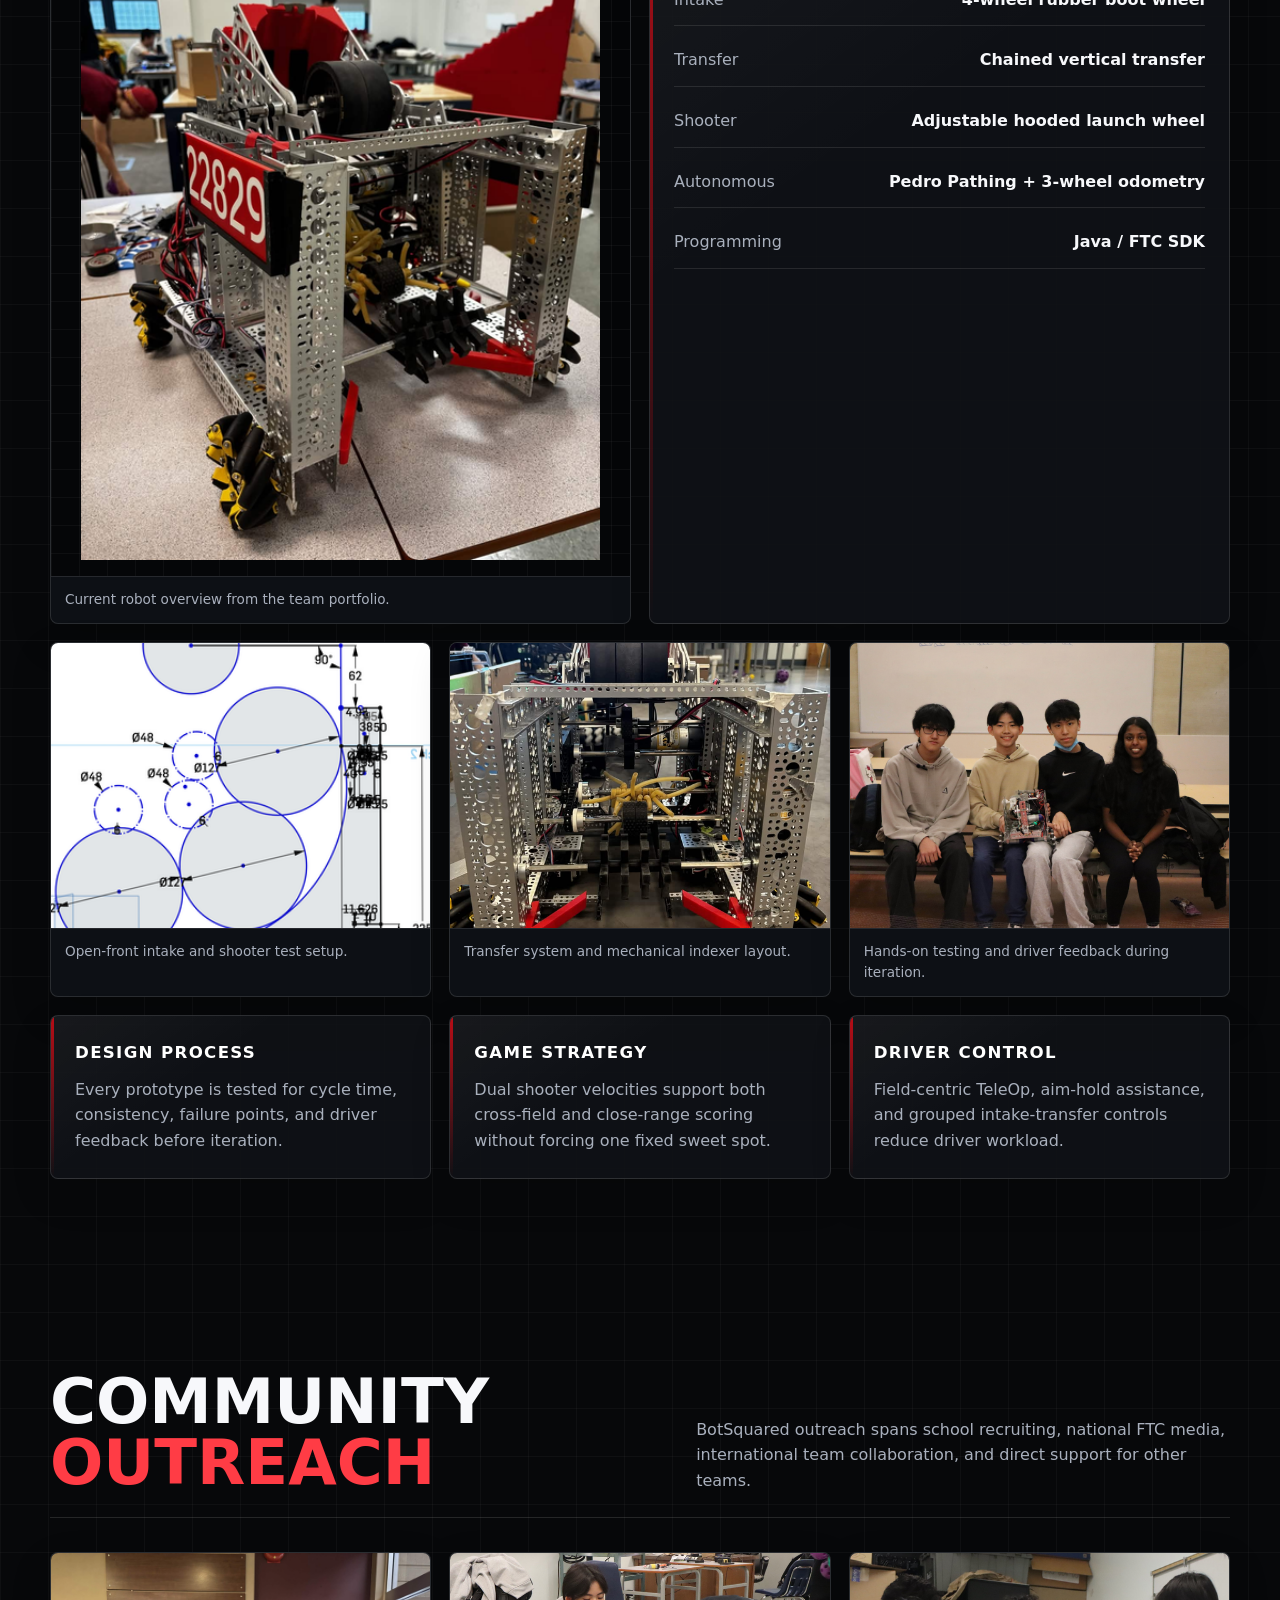
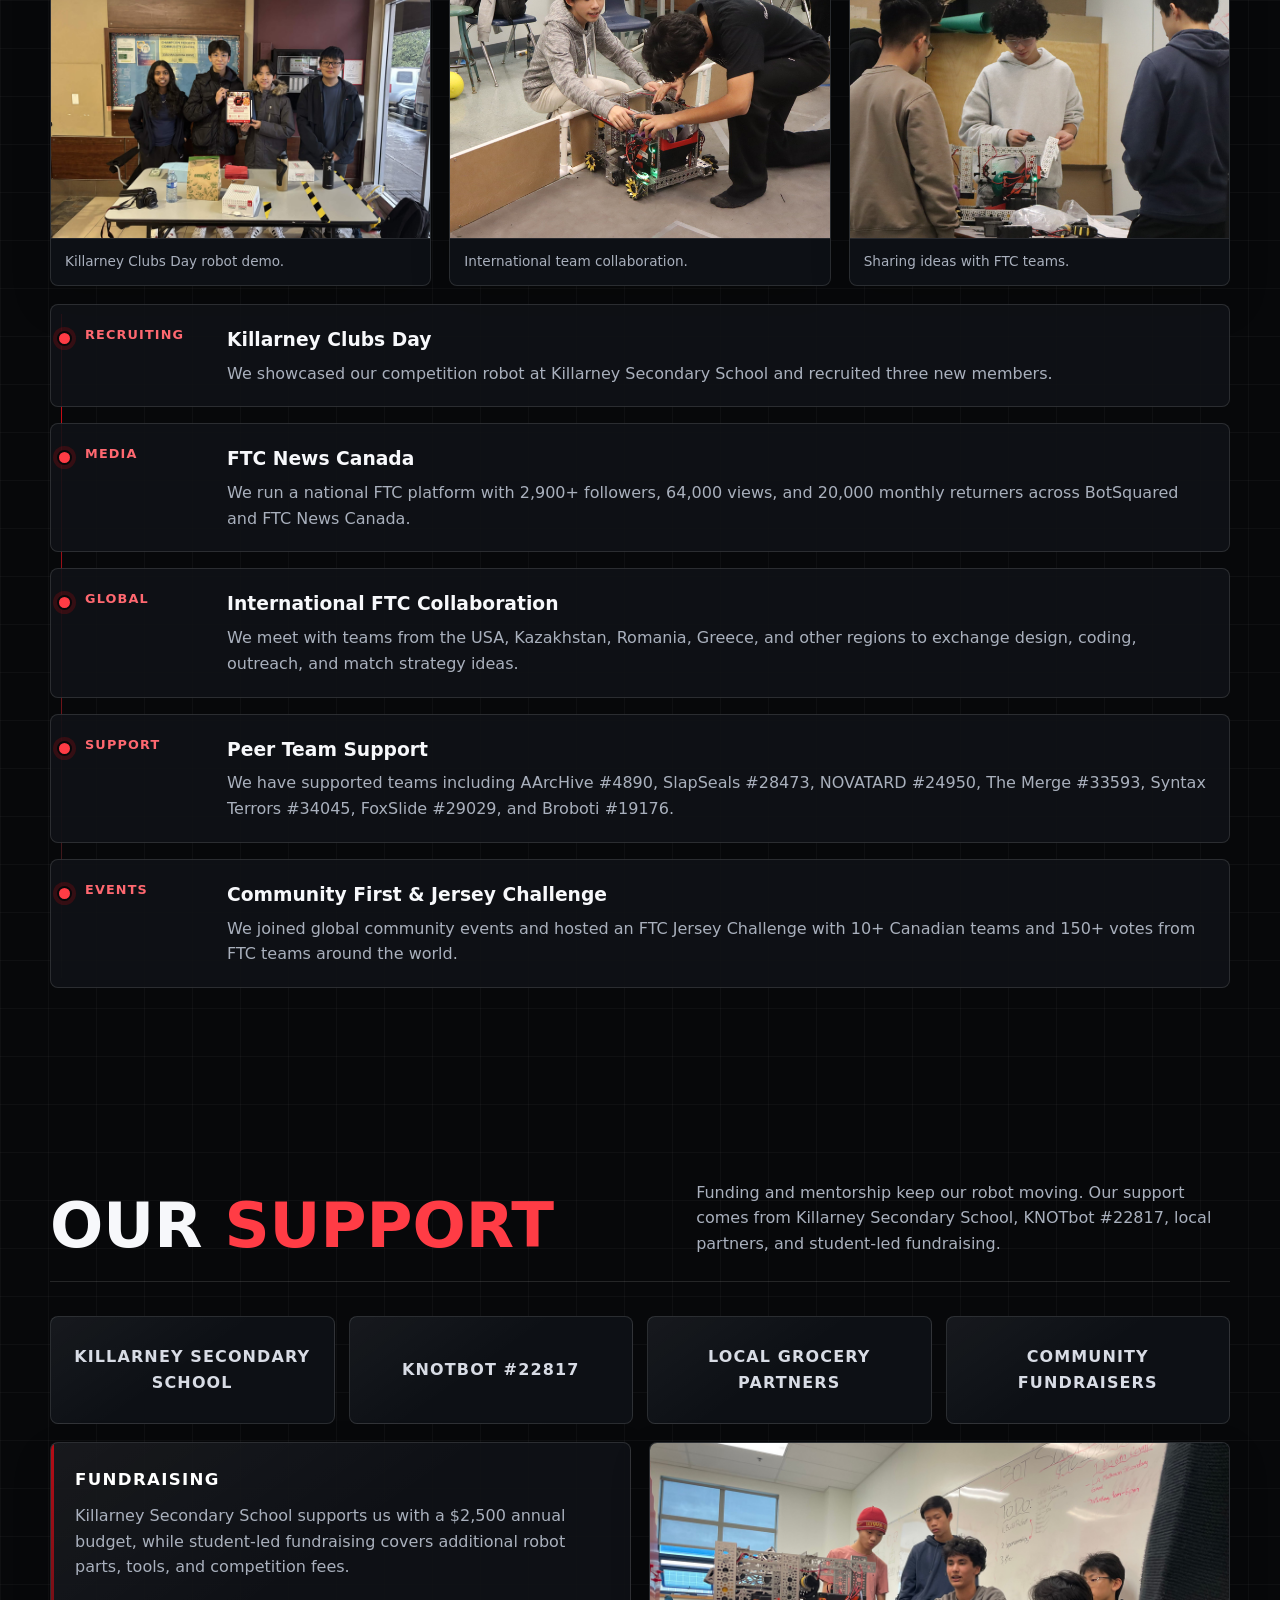
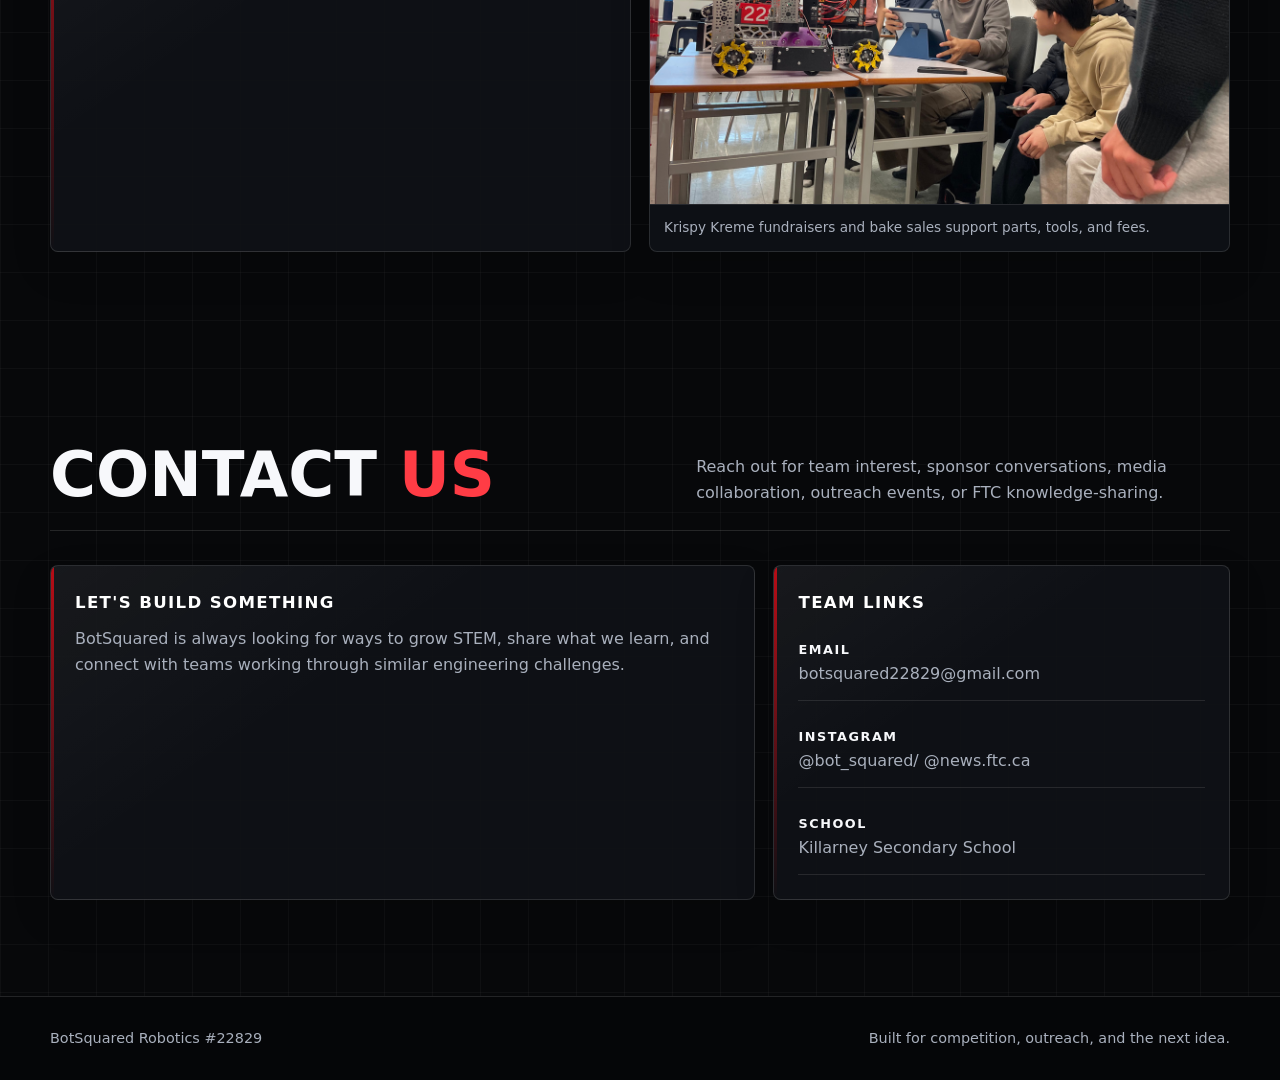
==== commit 7cd5b05c: "site upgrade" ====
--- a/index.html
+++ b/index.html
@@ -3,6 +3,10 @@
 <head>
   <meta charset="UTF-8" />
   <meta name="viewport" content="width=device-width, initial-scale=1.0" />
+  <meta
+    name="description"
+    content="BotSquared Robotics #22829 is an FTC team from Killarney Secondary School building competition robots, STEM outreach, and student engineering leadership."
+  />
   <title>BotSquared Robotics #22829</title>
   <link rel="stylesheet" href="style.css" />
   <script src="script.js" defer></script>
@@ -30,7 +34,7 @@
 
   <main>
     <section id="home" class="section hero">
-      <div>
+      <div class="hero-content">
         <p class="eyebrow">FTC Team #22829 - Killarney Secondary School</p>
         <h1>BotSquared <span>Robotics</span></h1>
         <p class="hero-copy">
@@ -42,10 +46,26 @@
           <a class="button" href="#robot">View Robot</a>
           <a class="button secondary" href="#contact">Join or Support</a>
         </div>
-      </div>
-
-      <div class="robot-visual" aria-label="BotSquared Robotics logo panel">
-        <img class="hero-logo" src="assets/botsquared-logo.png" alt="BotSquared Robotics logo" />
+
+        <div class="hero-metrics" aria-label="Team highlights">
+          <span><strong>8</strong> Student Builders</span>
+          <span><strong>64K</strong> Media Views</span>
+          <span><strong>5+</strong> Global Regions</span>
+        </div>
+      </div>
+
+      <div class="robot-visual" aria-label="BotSquared Robotics competition robot showcase">
+        <img class="hero-robot" src="assets/robot-overview.png" alt="BotSquared competition robot" />
+        <img class="hero-logo" src="assets/botsquared-logo.png" alt="" />
+        <div class="scanline" aria-hidden="true"></div>
+        <div class="tech-readout top">
+          <span>Autonomous</span>
+          <strong>Pedro Pathing</strong>
+        </div>
+        <div class="tech-readout side">
+          <span>Drivebase</span>
+          <strong>Mecanum</strong>
+        </div>
         <div class="robot-label">
           <span>
             <strong>Bot Squared #22829</strong>
@@ -67,27 +87,27 @@
       </div>
 
       <div class="grid three">
-        <article class="card">
+        <article class="card reveal">
           <h3>Engineering</h3>
           <p>We design through brainstorming, prototyping, stress testing, match drills, data review, and iteration.</p>
         </article>
-        <article class="card">
+        <article class="card reveal">
           <h3>Team Culture</h3>
           <p>Our students are ages 14-15 and learn through hands-on building, leadership, and peer-to-peer mentorship.</p>
         </article>
-        <article class="card">
+        <article class="card reveal">
           <h3>Mission</h3>
           <p>We aim to build a reliable, high-scoring robot while championing STEM access locally and internationally.</p>
         </article>
       </div>
 
       <div class="feature-split spaced-block">
-        <figure class="media-frame">
+        <figure class="media-frame reveal">
           <img src="assets/team-photo.jpg" alt="BotSquared Robotics team with their robot" />
           <figcaption>BotSquared Robotics #22829 team photo from the portfolio.</figcaption>
         </figure>
 
-        <article class="card feature-copy">
+        <article class="card feature-copy reveal">
           <h3>From Four to a Full Team</h3>
           <p>
             BotSquared started as a focused group of four and grew by recruiting
@@ -99,75 +119,75 @@
       </div>
 
       <div class="stat-strip" aria-label="Team statistics">
-        <div class="stat">
+        <div class="stat reveal">
           <strong>22829</strong>
           <span>Team Number</span>
         </div>
-        <div class="stat">
+        <div class="stat reveal">
           <strong>8</strong>
           <span>Students</span>
         </div>
-        <div class="stat">
+        <div class="stat reveal">
           <strong>14-15</strong>
           <span>Age Range</span>
         </div>
-        <div class="stat">
+        <div class="stat reveal">
           <strong>2.9K+</strong>
           <span>FTC News Followers</span>
         </div>
       </div>
 
       <div class="team-grid" aria-label="Team members">
-        <article class="member-card">
+        <article class="member-card reveal">
           <img class="member-photo" src="assets/team-evan-chan.jpg" alt="Evan Chan" />
           <div>
             <strong>Evan Chan</strong>
             <span>Team Lead - Head Mechanical - Design</span>
           </div>
         </article>
-        <article class="member-card">
+        <article class="member-card reveal">
           <img class="member-photo" src="assets/team-steven-zhang.jpg" alt="Steven Zhang" />
           <div>
             <strong>Steven Zhang</strong>
             <span>Lead Software</span>
           </div>
         </article>
-        <article class="member-card">
+        <article class="member-card reveal">
           <img class="member-photo" src="assets/team-rylen-ng.png" alt="Rylen Ng" />
           <div>
             <strong>Rylen Ng</strong>
             <span>Software Team</span>
           </div>
         </article>
-        <article class="member-card">
+        <article class="member-card reveal">
           <img class="member-photo" src="assets/team-theo-shim.jpg" alt="Theo Shim" />
           <div>
             <strong>Theo Shim</strong>
             <span>Mechanical - Marketing - Fundraising</span>
           </div>
         </article>
-        <article class="member-card">
+        <article class="member-card reveal">
           <img class="member-photo" src="assets/team-jacob-joe.jpg" alt="Jacob Joe" />
           <div>
             <strong>Jacob Joe</strong>
             <span>Mechanical Team</span>
           </div>
         </article>
-        <article class="member-card">
+        <article class="member-card reveal">
           <img class="member-photo" src="assets/team-jayden-wong.jpg" alt="Jayden Wong" />
           <div>
             <strong>Jayden Wong</strong>
             <span>Outreach Manager - Social Media Manager</span>
           </div>
         </article>
-        <article class="member-card">
+        <article class="member-card reveal">
           <img class="member-photo" src="assets/team-salomi-aiyathurai.jpg" alt="Salomi Aiyathurai" />
           <div>
             <strong>Salomi Aiyathurai</strong>
             <span>Fundraising Manager</span>
           </div>
         </article>
-        <article class="member-card">
+        <article class="member-card reveal">
           <img class="member-photo" src="assets/team-adam-fockler.jpg" alt="Adam Fockler" />
           <div>
             <strong>Adam Fockler</strong>
@@ -187,12 +207,12 @@
       </div>
 
       <div class="grid two">
-        <figure class="media-frame robot-photo">
+        <figure class="media-frame robot-photo reveal">
           <img src="assets/robot-overview.png" alt="BotSquared competition robot" />
           <figcaption>Current robot overview from the team portfolio.</figcaption>
         </figure>
 
-        <article class="card">
+        <article class="card reveal">
           <h3>Robot Specs</h3>
           <ul class="spec-list">
             <li><span>Drivetrain</span><strong>goBILDA Strafer Mecanum</strong></li>
@@ -206,30 +226,30 @@
       </div>
 
       <div class="media-grid spaced-block" aria-label="Robot mechanism images">
-        <figure class="media-card">
+        <figure class="media-card reveal">
           <img src="assets/robot-intake.png" alt="Robot intake mechanism with game element" />
           <figcaption>Open-front intake and shooter test setup.</figcaption>
         </figure>
-        <figure class="media-card">
+        <figure class="media-card reveal">
           <img src="assets/robot-transfer.png" alt="Robot transfer system diagram" />
           <figcaption>Transfer system and mechanical indexer layout.</figcaption>
         </figure>
-        <figure class="media-card">
+        <figure class="media-card reveal">
           <img src="assets/team-summary.jpg" alt="Team testing the robot in a classroom" />
           <figcaption>Hands-on testing and driver feedback during iteration.</figcaption>
         </figure>
       </div>
 
       <div class="grid three spaced-block">
-        <article class="card">
+        <article class="card reveal">
           <h3>Design Process</h3>
           <p>Every prototype is tested for cycle time, consistency, failure points, and driver feedback before iteration.</p>
         </article>
-        <article class="card">
+        <article class="card reveal">
           <h3>Game Strategy</h3>
           <p>Dual shooter velocities support both cross-field and close-range scoring without forcing one fixed sweet spot.</p>
         </article>
-        <article class="card">
+        <article class="card reveal">
           <h3>Driver Control</h3>
           <p>Field-centric TeleOp, aim-hold assistance, and grouped intake-transfer controls reduce driver workload.</p>
         </article>
@@ -246,50 +266,50 @@
       </div>
 
       <div class="media-grid outreach-gallery" aria-label="Community outreach photos">
-        <figure class="media-card">
+        <figure class="media-card reveal">
           <img src="assets/outreach-clubs-day.png" alt="BotSquared demonstrating the robot during outreach" />
           <figcaption>Killarney Clubs Day robot demo.</figcaption>
         </figure>
-        <figure class="media-card">
+        <figure class="media-card reveal">
           <img src="assets/team-collaboration.png" alt="BotSquared collaborating with another FTC team" />
           <figcaption>International team collaboration.</figcaption>
         </figure>
-        <figure class="media-card">
+        <figure class="media-card reveal">
           <img src="assets/outreach-team-meeting.png" alt="BotSquared students in an FTC collaboration meeting" />
           <figcaption>Sharing ideas with FTC teams.</figcaption>
         </figure>
       </div>
 
       <div class="timeline">
-        <article class="timeline-item">
+        <article class="timeline-item reveal">
           <time>Recruiting</time>
           <div>
             <h3>Killarney Clubs Day</h3>
             <p>We showcased our competition robot at Killarney Secondary School and recruited three new members.</p>
           </div>
         </article>
-        <article class="timeline-item">
+        <article class="timeline-item reveal">
           <time>Media</time>
           <div>
             <h3>FTC News Canada</h3>
             <p>We run a national FTC platform with 2,900+ followers, 64,000 views, and 20,000 monthly returners across BotSquared and FTC News Canada.</p>
           </div>
         </article>
-        <article class="timeline-item">
+        <article class="timeline-item reveal">
           <time>Global</time>
           <div>
             <h3>International FTC Collaboration</h3>
             <p>We meet with teams from the USA, Kazakhstan, Romania, Greece, and other regions to exchange design, coding, outreach, and match strategy ideas.</p>
           </div>
         </article>
-        <article class="timeline-item">
+        <article class="timeline-item reveal">
           <time>Support</time>
           <div>
             <h3>Peer Team Support</h3>
             <p>We have supported teams including AArcHive #4890, SlapSeals #28473, NOVATARD #24950, The Merge #33593, Syntax Terrors #34045, FoxSlide #29029, and Broboti #19176.</p>
           </div>
         </article>
-        <article class="timeline-item">
+        <article class="timeline-item reveal">
           <time>Events</time>
           <div>
             <h3>Community First & Jersey Challenge</h3>
@@ -309,18 +329,18 @@
       </div>
 
       <div class="sponsor-grid" aria-label="Team support network">
-        <div class="sponsor-logo">Killarney Secondary School</div>
-        <div class="sponsor-logo">KNOTbot #22817</div>
-        <div class="sponsor-logo">Local Grocery Partners</div>
-        <div class="sponsor-logo">Community Fundraisers</div>
+        <div class="sponsor-logo reveal">Killarney Secondary School</div>
+        <div class="sponsor-logo reveal">KNOTbot #22817</div>
+        <div class="sponsor-logo reveal">Local Grocery Partners</div>
+        <div class="sponsor-logo reveal">Community Fundraisers</div>
       </div>
 
       <div class="grid two spaced-block">
-        <article class="card">
+        <article class="card reveal">
           <h3>Fundraising</h3>
           <p>Killarney Secondary School supports us with a $2,500 annual budget, while student-led fundraising covers additional robot parts, tools, and competition fees.</p>
         </article>
-        <figure class="media-frame">
+        <figure class="media-frame reveal">
           <img src="assets/fundraising-table.jpg" alt="BotSquared fundraising table" />
           <figcaption>Krispy Kreme fundraisers and bake sales support parts, tools, and fees.</figcaption>
         </figure>
@@ -337,7 +357,7 @@
       </div>
 
       <div class="contact-panel">
-        <article class="card">
+        <article class="card reveal">
           <h3>Let&apos;s Build Something</h3>
           <p>
             BotSquared is always looking for ways to grow STEM, share what we learn,
@@ -345,7 +365,7 @@
           </p>
         </article>
 
-        <article class="card">
+        <article class="card reveal">
           <h3>Team Links</h3>
           <ul class="contact-list">
             <li>
--- a/style.css
+++ b/style.css
@@ -1,13 +1,21 @@
 :root {
-  --bg: #050505;
-  --panel: #101114;
-  --panel-2: #17191d;
-  --text: #f5f5f5;
-  --muted: #a8adb7;
+  --bg: #07080a;
+  --bg-soft: #0b0d10;
+  --panel: rgba(16, 18, 23, 0.9);
+  --panel-solid: #11141a;
+  --panel-2: #171b22;
+  --text: #f7f8fb;
+  --muted: #a9b0bd;
+  --soft: #d8dce5;
   --red: #e50914;
-  --red-dark: #8f0710;
+  --red-2: #ff3c45;
+  --cyan: #57d7ff;
+  --amber: #ffcb66;
   --line: rgba(255, 255, 255, 0.12);
-  --shadow: 0 24px 80px rgba(229, 9, 20, 0.16);
+  --line-strong: rgba(255, 255, 255, 0.2);
+  --shadow: 0 28px 90px rgba(0, 0, 0, 0.42);
+  --red-shadow: 0 28px 80px rgba(229, 9, 20, 0.18);
+  --radius: 8px;
 }
 
 * {
@@ -20,19 +28,44 @@
 
 body {
   margin: 0;
-  background:
-    linear-gradient(rgba(255, 255, 255, 0.035) 1px, transparent 1px),
-    linear-gradient(90deg, rgba(255, 255, 255, 0.035) 1px, transparent 1px),
-    var(--bg);
-  background-size: 44px 44px;
   color: var(--text);
   font-family: Inter, ui-sans-serif, system-ui, -apple-system, BlinkMacSystemFont, "Segoe UI", sans-serif;
   line-height: 1.6;
+  background:
+    radial-gradient(circle at 18% 8%, rgba(229, 9, 20, 0.16), transparent 28rem),
+    radial-gradient(circle at 78% 18%, rgba(87, 215, 255, 0.08), transparent 30rem),
+    linear-gradient(rgba(255, 255, 255, 0.032) 1px, transparent 1px),
+    linear-gradient(90deg, rgba(255, 255, 255, 0.032) 1px, transparent 1px),
+    var(--bg);
+  background-size: auto, auto, 48px 48px, 48px 48px, auto;
+  overflow-x: hidden;
+}
+
+body::before {
+  position: fixed;
+  inset: 0;
+  z-index: -1;
+  pointer-events: none;
+  content: "";
+  background:
+    linear-gradient(120deg, rgba(255, 255, 255, 0.08), transparent 18%, transparent 78%, rgba(229, 9, 20, 0.08)),
+    linear-gradient(to bottom, transparent, rgba(7, 8, 10, 0.9) 72%);
 }
 
 a {
   color: inherit;
   text-decoration: none;
+}
+
+img {
+  max-width: 100%;
+}
+
+h1,
+h2,
+h3,
+p {
+  margin-top: 0;
 }
 
 .site-header {
@@ -40,43 +73,51 @@
   top: 0;
   z-index: 20;
   border-bottom: 1px solid var(--line);
-  background: rgba(5, 5, 5, 0.86);
-  backdrop-filter: blur(14px);
+  background: rgba(7, 8, 10, 0.78);
+  backdrop-filter: blur(18px);
 }
 
 .nav {
-  width: min(1120px, calc(100% - 32px));
-  min-height: 78px;
+  width: min(1180px, calc(100% - 32px));
+  min-height: 76px;
   margin: 0 auto;
-  padding: 8px 0;
   display: flex;
   align-items: center;
   justify-content: space-between;
-  gap: 32px;
+  gap: 28px;
 }
 
 .brand {
   display: flex;
   align-items: center;
-  gap: 20px;
+  gap: 14px;
   flex: 0 0 auto;
-  font-weight: 800;
-  letter-spacing: 0.04em;
-  line-height: 1.08;
+  font-weight: 850;
+  line-height: 1.05;
   text-transform: uppercase;
 }
 
 .brand-mark {
-  flex: 0 0 38px;
-  width: 38px;
-  height: 38px;
+  position: relative;
+  flex: 0 0 42px;
+  width: 42px;
+  height: 42px;
   display: grid;
   place-items: center;
-  border: 1px solid rgba(229, 9, 20, 0.72);
-  background: #050505;
-  box-shadow: 0 0 28px rgba(229, 9, 20, 0.32);
+  border: 1px solid rgba(229, 9, 20, 0.7);
+  border-radius: 8px;
+  background: #050608;
+  box-shadow: 0 0 34px rgba(229, 9, 20, 0.28);
   overflow: hidden;
-  transform: translateX(4px);
+}
+
+.brand-mark::after {
+  position: absolute;
+  inset: -45%;
+  content: "";
+  background: linear-gradient(110deg, transparent 35%, rgba(255, 255, 255, 0.28), transparent 64%);
+  transform: translateX(-72%);
+  animation: brandSweep 5s ease-in-out infinite;
 }
 
 .brand-mark img {
@@ -88,6 +129,8 @@
 
 .brand-name {
   display: block;
+  max-width: 330px;
+  letter-spacing: 0;
   white-space: nowrap;
 }
 
@@ -96,79 +139,113 @@
   align-items: center;
   justify-content: flex-end;
   flex: 1 1 auto;
-  gap: 4px;
+  gap: 2px;
   flex-wrap: wrap;
 }
 
 .nav-links a {
+  position: relative;
   padding: 10px 12px;
-  color: var(--muted);
-  font-size: 0.92rem;
-  transition: color 160ms ease, background 160ms ease;
+  border-radius: 999px;
+  color: var(--muted);
+  font-size: 0.9rem;
+  font-weight: 700;
+  transition: color 180ms ease, background 180ms ease;
+}
+
+.nav-links a::after {
+  position: absolute;
+  left: 14px;
+  right: 14px;
+  bottom: 5px;
+  height: 2px;
+  content: "";
+  background: var(--red);
+  transform: scaleX(0);
+  transform-origin: left;
+  transition: transform 180ms ease;
 }
 
 .nav-links a:hover,
 .nav-links a:focus-visible,
 .nav-links a.is-active {
   color: var(--text);
-  background: rgba(229, 9, 20, 0.14);
+  background: rgba(255, 255, 255, 0.06);
   outline: none;
 }
 
+.nav-links a:hover::after,
+.nav-links a:focus-visible::after,
+.nav-links a.is-active::after {
+  transform: scaleX(1);
+}
+
 .section {
-  width: min(1120px, calc(100% - 32px));
+  width: min(1180px, calc(100% - 32px));
   margin: 0 auto;
-  padding: 88px 0;
-  scroll-margin-top: 88px;
+  padding: 96px 0;
+  scroll-margin-top: 92px;
 }
 
 .hero {
-  min-height: calc(100vh - 72px);
-  display: grid;
-  grid-template-columns: minmax(0, 1.05fr) minmax(320px, 0.95fr);
+  position: relative;
+  min-height: calc(100vh - 76px);
+  display: grid;
+  grid-template-columns: minmax(0, 1.02fr) minmax(330px, 0.98fr);
   align-items: center;
-  gap: 56px;
-  padding-top: 48px;
+  gap: 58px;
+  padding-top: 52px;
+  padding-bottom: 72px;
+}
+
+.hero::after {
+  position: absolute;
+  left: 0;
+  right: 0;
+  bottom: 0;
+  height: 1px;
+  content: "";
+  background: linear-gradient(90deg, transparent, rgba(255, 255, 255, 0.28), transparent);
+}
+
+.hero-content {
+  animation: introRise 700ms ease both;
 }
 
 .eyebrow {
   width: fit-content;
   margin: 0 0 18px;
-  padding: 6px 10px;
-  border: 1px solid rgba(229, 9, 20, 0.5);
-  color: #ff4a53;
+  padding: 7px 10px;
+  border: 1px solid rgba(229, 9, 20, 0.48);
+  border-radius: 999px;
+  color: #ff6870;
   background: rgba(229, 9, 20, 0.09);
-  font-size: 0.78rem;
-  font-weight: 800;
+  font-size: 0.76rem;
+  font-weight: 850;
   letter-spacing: 0.16em;
   text-transform: uppercase;
 }
 
-h1,
-h2,
-h3,
-p {
-  margin-top: 0;
-}
-
 h1 {
-  max-width: 760px;
-  margin-bottom: 20px;
-  font-size: clamp(3rem, 9vw, 7.4rem);
-  line-height: 0.9;
+  max-width: 680px;
+  margin-bottom: 22px;
+  font-size: clamp(2.7rem, 6.2vw, 5.8rem);
+  font-weight: 900;
+  line-height: 0.88;
   letter-spacing: 0;
   text-transform: uppercase;
 }
 
 h1 span,
 h2 span {
-  color: var(--red);
+  color: var(--red-2);
 }
 
 .hero-copy {
-  max-width: 660px;
-  color: var(--muted);
-  font-size: clamp(1rem, 2vw, 1.2rem);
+  max-width: 670px;
+  margin-bottom: 0;
+  color: var(--soft);
+  font-size: clamp(1rem, 1.55vw, 1.2rem);
 }
 
 .hero-actions {
@@ -176,89 +253,198 @@
   align-items: center;
   flex-wrap: wrap;
   gap: 14px;
-  margin-top: 32px;
+  margin-top: 34px;
 }
 
 .button {
-  min-height: 46px;
+  min-height: 48px;
   display: inline-flex;
   align-items: center;
   justify-content: center;
   gap: 10px;
-  padding: 0 18px;
-  border: 1px solid transparent;
-  background: var(--red);
+  padding: 0 20px;
+  border: 1px solid rgba(255, 255, 255, 0.08);
+  border-radius: 8px;
+  background: linear-gradient(135deg, var(--red), #ff3540);
+  box-shadow: 0 16px 34px rgba(229, 9, 20, 0.2);
   color: #fff;
-  font-weight: 800;
-  text-transform: uppercase;
+  font-size: 0.82rem;
+  font-weight: 850;
   letter-spacing: 0.08em;
-  font-size: 0.82rem;
-  transition: transform 160ms ease, background 160ms ease, border-color 160ms ease;
+  text-transform: uppercase;
+  transition: transform 180ms ease, box-shadow 180ms ease, border-color 180ms ease, background 180ms ease;
 }
 
 .button:hover,
 .button:focus-visible {
   transform: translateY(-2px);
-  background: #ff1a26;
+  border-color: rgba(255, 255, 255, 0.24);
+  box-shadow: 0 22px 46px rgba(229, 9, 20, 0.28);
   outline: none;
 }
 
 .button.secondary {
-  background: transparent;
-  border-color: rgba(255, 255, 255, 0.22);
+  background: rgba(255, 255, 255, 0.04);
+  box-shadow: none;
   color: var(--text);
 }
 
 .button.secondary:hover,
 .button.secondary:focus-visible {
-  border-color: rgba(229, 9, 20, 0.72);
-  background: rgba(229, 9, 20, 0.12);
+  border-color: rgba(229, 9, 20, 0.58);
+  background: rgba(229, 9, 20, 0.1);
+}
+
+.hero-metrics {
+  display: flex;
+  flex-wrap: wrap;
+  gap: 10px;
+  margin-top: 26px;
+}
+
+.hero-metrics span {
+  display: inline-flex;
+  align-items: baseline;
+  gap: 8px;
+  padding: 8px 10px;
+  border: 1px solid var(--line);
+  border-radius: 8px;
+  background: rgba(255, 255, 255, 0.045);
+  color: var(--muted);
+  font-size: 0.86rem;
+}
+
+.hero-metrics strong {
+  color: var(--text);
+  font-size: 1.05rem;
 }
 
 .robot-visual {
   position: relative;
-  min-height: 520px;
-  border: 1px solid var(--line);
-  background: #07080a;
-  box-shadow: var(--shadow);
+  min-height: 560px;
+  border: 1px solid var(--line-strong);
+  border-radius: 8px;
+  background:
+    linear-gradient(135deg, rgba(229, 9, 20, 0.12), transparent 36%),
+    linear-gradient(160deg, transparent, rgba(87, 215, 255, 0.08)),
+    #080a0d;
+  box-shadow: var(--shadow), var(--red-shadow);
   overflow: hidden;
+  isolation: isolate;
+  animation: introRise 800ms 120ms ease both;
+}
+
+.robot-visual::before {
+  position: absolute;
+  inset: 18px;
+  z-index: 0;
+  content: "";
+  border: 1px solid rgba(255, 255, 255, 0.08);
+  background:
+    linear-gradient(rgba(255, 255, 255, 0.04) 1px, transparent 1px),
+    linear-gradient(90deg, rgba(255, 255, 255, 0.04) 1px, transparent 1px);
+  background-size: 32px 32px;
+  opacity: 0.55;
+}
+
+.hero-robot {
+  position: absolute;
+  left: 51%;
+  bottom: 86px;
+  z-index: 1;
+  width: min(62%, 330px);
+  max-height: 78%;
+  object-fit: contain;
+  filter: drop-shadow(0 26px 42px rgba(0, 0, 0, 0.72));
+  transform: translateX(-50%);
+  animation: robotFloat 5.5s ease-in-out infinite;
 }
 
 .hero-logo {
   position: absolute;
-  left: 56%;
-  top: 42%;
-  z-index: 1;
-  width: min(50%, 280px);
+  right: 26px;
+  top: 26px;
+  z-index: 2;
+  width: 82px;
   aspect-ratio: 1;
   object-fit: contain;
-  transform: translate(-50%, -50%);
-  border: 1px solid rgba(229, 9, 20, 0.45);
-  box-shadow: 0 0 52px rgba(229, 9, 20, 0.24);
+  border: 1px solid rgba(229, 9, 20, 0.42);
+  border-radius: 8px;
+  background: rgba(3, 4, 6, 0.78);
+  box-shadow: 0 0 42px rgba(229, 9, 20, 0.22);
+}
+
+.scanline {
+  position: absolute;
+  left: 18px;
+  right: 18px;
+  top: 22%;
+  z-index: 3;
+  height: 2px;
+  background: linear-gradient(90deg, transparent, rgba(87, 215, 255, 0.92), transparent);
+  opacity: 0.7;
+  animation: scan 4.8s ease-in-out infinite;
+}
+
+.tech-readout {
+  position: absolute;
+  z-index: 4;
+  width: max-content;
+  max-width: 210px;
+  padding: 10px 12px;
+  border: 1px solid rgba(255, 255, 255, 0.16);
+  border-radius: 8px;
+  background: rgba(8, 10, 13, 0.74);
+  backdrop-filter: blur(10px);
+  box-shadow: 0 20px 42px rgba(0, 0, 0, 0.24);
+}
+
+.tech-readout.top {
+  left: 26px;
+  top: 30px;
+}
+
+.tech-readout.side {
+  right: 26px;
+  top: 42%;
+}
+
+.tech-readout span {
+  display: block;
+  color: var(--muted);
+  font-size: 0.72rem;
+  font-weight: 800;
+  letter-spacing: 0.12em;
+  text-transform: uppercase;
+}
+
+.tech-readout strong {
+  color: var(--text);
+  font-size: 0.98rem;
 }
 
 .robot-label {
   position: absolute;
   left: 24px;
+  right: 24px;
   bottom: 24px;
-  right: 24px;
-  z-index: 2;
+  z-index: 5;
   display: grid;
   grid-template-columns: 1fr auto;
-  gap: 16px;
+  gap: 18px;
   align-items: end;
   padding-top: 18px;
   border-top: 1px solid rgba(255, 255, 255, 0.16);
   color: var(--muted);
-  font-size: 0.86rem;
-  text-transform: uppercase;
-  letter-spacing: 0.1em;
+  font-size: 0.82rem;
+  letter-spacing: 0.09em;
+  text-transform: uppercase;
 }
 
 .robot-label strong {
   display: block;
   color: var(--text);
-  font-size: 1.1rem;
+  font-size: 1.08rem;
 }
 
 .section-heading {
@@ -266,17 +452,18 @@
   grid-template-columns: minmax(0, 0.8fr) minmax(260px, 0.7fr);
   gap: 36px;
   align-items: end;
-  margin-bottom: 32px;
+  margin-bottom: 34px;
+  padding-bottom: 24px;
   border-bottom: 1px solid var(--line);
-  padding-bottom: 24px;
 }
 
 h2 {
   margin-bottom: 0;
-  font-size: clamp(2rem, 5vw, 4rem);
-  line-height: 1;
-  text-transform: uppercase;
+  font-size: clamp(2.1rem, 4.9vw, 4.2rem);
+  font-weight: 900;
+  line-height: 0.98;
   letter-spacing: 0;
+  text-transform: uppercase;
 }
 
 .section-heading p {
@@ -308,20 +495,56 @@
   align-items: stretch;
 }
 
+.card,
+.member-card,
+.timeline-item,
+.sponsor-logo,
+.media-frame,
+.media-card {
+  transition: transform 220ms ease, border-color 220ms ease, background 220ms ease, box-shadow 220ms ease;
+}
+
 .card {
+  position: relative;
   min-height: 100%;
   padding: 24px;
   border: 1px solid var(--line);
-  border-radius: 8px;
-  background: rgba(16, 17, 20, 0.92);
+  border-radius: var(--radius);
+  background:
+    linear-gradient(145deg, rgba(255, 255, 255, 0.04), transparent 38%),
+    var(--panel);
+  box-shadow: 0 16px 40px rgba(0, 0, 0, 0.14);
+  overflow: hidden;
+}
+
+.card::before {
+  position: absolute;
+  left: 0;
+  top: 0;
+  width: 3px;
+  height: 100%;
+  content: "";
+  background: linear-gradient(var(--red), transparent);
+  opacity: 0.78;
+}
+
+.card:hover,
+.member-card:hover,
+.media-frame:hover,
+.media-card:hover,
+.sponsor-logo:hover {
+  transform: translateY(-4px);
+  border-color: rgba(255, 255, 255, 0.24);
+  box-shadow: 0 24px 54px rgba(0, 0, 0, 0.24);
 }
 
 .card h3 {
   margin-bottom: 10px;
   color: #fff;
-  font-size: 1.08rem;
-  text-transform: uppercase;
+  font-size: 1.04rem;
+  font-weight: 850;
   letter-spacing: 0.08em;
+  text-transform: uppercase;
 }
 
 .card p {
@@ -340,31 +563,34 @@
   gap: 1px;
   margin-top: 18px;
   border: 1px solid var(--line);
+  border-radius: 8px;
   background: var(--line);
+  overflow: hidden;
 }
 
 .stat {
-  padding: 22px;
-  background: #090a0c;
+  padding: 24px;
+  background: rgba(9, 11, 14, 0.96);
 }
 
 .stat strong {
   display: block;
-  color: var(--red);
-  font-size: clamp(1.5rem, 4vw, 2.4rem);
+  color: var(--red-2);
+  font-size: clamp(1.55rem, 3.6vw, 2.5rem);
   line-height: 1;
 }
 
 .stat span {
   color: var(--muted);
-  font-size: 0.82rem;
-  text-transform: uppercase;
+  font-size: 0.8rem;
+  font-weight: 800;
   letter-spacing: 0.1em;
+  text-transform: uppercase;
 }
 
 .spec-list {
   display: grid;
-  gap: 10px;
+  gap: 8px;
   margin: 0;
   padding: 0;
   list-style: none;
@@ -374,43 +600,23 @@
   display: flex;
   justify-content: space-between;
   gap: 16px;
-  padding: 12px 0;
+  padding: 13px 0;
   border-bottom: 1px solid rgba(255, 255, 255, 0.1);
   color: var(--muted);
 }
 
 .spec-list strong {
   color: var(--text);
-}
-
-.image-placeholder {
-  min-height: 260px;
-  display: grid;
-  place-items: center;
-  border: 1px dashed rgba(229, 9, 20, 0.58);
-  border-radius: 8px;
-  background:
-    linear-gradient(135deg, rgba(229, 9, 20, 0.16), transparent 36%),
-    var(--panel-2);
-  color: var(--muted);
-  text-align: center;
-  padding: 28px;
-}
-
-.image-placeholder strong {
-  display: block;
-  color: var(--text);
-  margin-bottom: 6px;
-  text-transform: uppercase;
-  letter-spacing: 0.08em;
+  text-align: right;
 }
 
 .media-frame,
 .media-card {
   margin: 0;
   border: 1px solid var(--line);
-  border-radius: 8px;
-  background: #0d0e11;
+  border-radius: var(--radius);
+  background: #0d1015;
+  box-shadow: 0 16px 40px rgba(0, 0, 0, 0.16);
   overflow: hidden;
 }
 
@@ -418,6 +624,13 @@
 .media-card img {
   width: 100%;
   display: block;
+  transition: transform 500ms ease, filter 500ms ease;
+}
+
+.media-frame:hover img,
+.media-card:hover img {
+  transform: scale(1.025);
+  filter: saturate(1.08) contrast(1.04);
 }
 
 .media-frame img {
@@ -432,9 +645,13 @@
 .robot-photo img {
   aspect-ratio: 4 / 5;
   min-height: 420px;
-  background: #050505;
+  padding: 16px;
+  background:
+    linear-gradient(rgba(255, 255, 255, 0.035) 1px, transparent 1px),
+    linear-gradient(90deg, rgba(255, 255, 255, 0.035) 1px, transparent 1px),
+    #050608;
+  background-size: 28px 28px;
   object-fit: contain;
-  padding: 14px;
 }
 
 .media-frame figcaption,
@@ -442,7 +659,7 @@
   padding: 12px 14px;
   border-top: 1px solid rgba(255, 255, 255, 0.1);
   color: var(--muted);
-  font-size: 0.86rem;
+  font-size: 0.85rem;
 }
 
 .media-grid {
@@ -453,8 +670,8 @@
 
 .media-card img {
   aspect-ratio: 4 / 3;
+  background: #050608;
   object-fit: cover;
-  background: #050505;
 }
 
 .outreach-gallery {
@@ -473,31 +690,34 @@
   display: grid;
   grid-template-rows: auto 1fr;
   gap: 14px;
-  padding: 18px;
+  padding: 16px;
   border: 1px solid var(--line);
-  border-radius: 8px;
+  border-radius: var(--radius);
   background:
-    linear-gradient(160deg, rgba(229, 9, 20, 0.18), transparent 38%),
-    #0d0e11;
+    linear-gradient(160deg, rgba(229, 9, 20, 0.13), transparent 42%),
+    #0d1015;
 }
 
 .member-photo {
   width: 100%;
   aspect-ratio: 1;
   display: block;
-  border: 1px solid rgba(229, 9, 20, 0.34);
+  border: 1px solid rgba(255, 255, 255, 0.14);
   border-radius: 6px;
+  background: #050608;
   object-fit: cover;
   object-position: center 28%;
-  background: #050505;
+  filter: saturate(0.98) contrast(1.04);
 }
 
 .member-card strong {
   display: block;
   margin-bottom: 4px;
   color: var(--text);
-  text-transform: uppercase;
-  letter-spacing: 0.08em;
+  font-weight: 850;
+  letter-spacing: 0.07em;
+  line-height: 1.25;
+  text-transform: uppercase;
 }
 
 .member-card span {
@@ -506,25 +726,51 @@
 }
 
 .timeline {
+  position: relative;
   display: grid;
   gap: 16px;
 }
 
+.timeline::before {
+  position: absolute;
+  left: 11px;
+  top: 10px;
+  bottom: 10px;
+  width: 1px;
+  content: "";
+  background: linear-gradient(var(--red), rgba(255, 255, 255, 0.08));
+}
+
 .timeline-item {
-  display: grid;
-  grid-template-columns: 110px 1fr;
-  gap: 20px;
-  padding: 20px;
-  border-left: 3px solid var(--red);
-  background: rgba(16, 17, 20, 0.92);
+  position: relative;
+  display: grid;
+  grid-template-columns: 120px 1fr;
+  gap: 22px;
+  padding: 20px 20px 20px 34px;
+  border: 1px solid var(--line);
+  border-radius: var(--radius);
+  background: rgba(16, 18, 23, 0.9);
+}
+
+.timeline-item::before {
+  position: absolute;
+  left: 6px;
+  top: 26px;
+  width: 11px;
+  height: 11px;
+  border: 2px solid var(--bg);
+  border-radius: 999px;
+  content: "";
+  background: var(--red-2);
+  box-shadow: 0 0 0 4px rgba(229, 9, 20, 0.18);
 }
 
 .timeline-item time {
-  color: #ff4a53;
-  font-weight: 800;
-  text-transform: uppercase;
-  letter-spacing: 0.08em;
-  font-size: 0.82rem;
+  color: #ff6870;
+  font-size: 0.8rem;
+  font-weight: 850;
+  letter-spacing: 0.09em;
+  text-transform: uppercase;
 }
 
 .timeline-item h3 {
@@ -532,8 +778,8 @@
 }
 
 .timeline-item p {
-  color: var(--muted);
   margin-bottom: 0;
+  color: var(--muted);
 }
 
 .sponsor-grid {
@@ -543,17 +789,20 @@
 }
 
 .sponsor-logo {
-  min-height: 104px;
+  min-height: 108px;
   display: grid;
   place-items: center;
+  padding: 18px;
   border: 1px solid var(--line);
-  border-radius: 8px;
-  background: #0d0e11;
-  color: var(--muted);
-  font-weight: 800;
+  border-radius: var(--radius);
+  background:
+    linear-gradient(145deg, rgba(255, 255, 255, 0.04), transparent 48%),
+    #0d1015;
+  color: var(--soft);
+  font-weight: 850;
+  letter-spacing: 0.07em;
   text-align: center;
   text-transform: uppercase;
-  letter-spacing: 0.08em;
 }
 
 .contact-panel {
@@ -582,20 +831,21 @@
 .contact-list strong {
   display: block;
   color: var(--text);
-  font-size: 0.82rem;
-  text-transform: uppercase;
+  font-size: 0.8rem;
+  font-weight: 850;
   letter-spacing: 0.12em;
+  text-transform: uppercase;
 }
 
 .site-footer {
   border-top: 1px solid var(--line);
-  padding: 28px 0;
-  color: var(--muted);
-  background: #050505;
+  padding: 30px 0;
+  background: #050608;
+  color: var(--muted);
 }
 
 .footer-inner {
-  width: min(1120px, calc(100% - 32px));
+  width: min(1180px, calc(100% - 32px));
   margin: 0 auto;
   display: flex;
   justify-content: space-between;
@@ -604,60 +854,143 @@
   font-size: 0.9rem;
 }
 
-@media (max-width: 860px) {
+.reveal {
+  opacity: 0;
+  transform: translateY(18px);
+}
+
+.reveal.is-visible {
+  opacity: 1;
+  transform: translateY(0);
+  transition: opacity 520ms ease, transform 520ms ease, border-color 220ms ease, box-shadow 220ms ease;
+}
+
+@keyframes introRise {
+  from {
+    opacity: 0;
+    transform: translateY(18px);
+  }
+
+  to {
+    opacity: 1;
+    transform: translateY(0);
+  }
+}
+
+@keyframes robotFloat {
+  0%,
+  100% {
+    transform: translateX(-50%) translateY(0);
+  }
+
+  50% {
+    transform: translateX(-50%) translateY(-12px);
+  }
+}
+
+@keyframes scan {
+  0%,
+  100% {
+    top: 18%;
+    opacity: 0.2;
+  }
+
+  45%,
+  60% {
+    opacity: 0.78;
+  }
+
+  50% {
+    top: 70%;
+  }
+}
+
+@keyframes brandSweep {
+  0%,
+  55%,
+  100% {
+    transform: translateX(-72%);
+  }
+
+  72% {
+    transform: translateX(72%);
+  }
+}
+
+@media (prefers-reduced-motion: reduce) {
+  *,
+  *::before,
+  *::after {
+    scroll-behavior: auto !important;
+    animation-duration: 1ms !important;
+    animation-iteration-count: 1 !important;
+    transition-duration: 1ms !important;
+  }
+
+  .reveal {
+    opacity: 1;
+    transform: none;
+  }
+}
+
+@media (max-width: 1100px) {
   .nav {
+    min-height: auto;
+    padding: 14px 0;
     align-items: flex-start;
     flex-direction: column;
-    padding: 16px 0;
+    gap: 12px;
   }
 
   .nav-links {
     justify-content: flex-start;
   }
 
-  .hero,
+  .hero {
+    min-height: auto;
+    grid-template-columns: 1fr;
+    padding-top: 64px;
+  }
+
+  .robot-visual {
+    min-height: 470px;
+  }
+
   .section-heading,
   .feature-split,
   .contact-panel {
     grid-template-columns: 1fr;
   }
 
-  .hero {
-    min-height: auto;
-    padding-top: 64px;
-  }
-
-  .robot-visual {
-    min-height: 360px;
-  }
-
   .grid.three,
   .grid.two,
-  .stat-strip,
-  .team-grid,
   .media-grid,
   .sponsor-grid {
     grid-template-columns: 1fr;
   }
 
-  .timeline-item {
-    grid-template-columns: 1fr;
-  }
-}
-
-@media (max-width: 520px) {
+  .team-grid,
+  .stat-strip {
+    grid-template-columns: repeat(2, minmax(0, 1fr));
+  }
+}
+
+@media (max-width: 620px) {
   .section {
-    width: min(100% - 24px, 1120px);
-    padding: 64px 0;
+    width: min(100% - 24px, 1180px);
+    padding: 70px 0;
   }
 
   .brand {
     align-items: flex-start;
-    gap: 16px;
   }
 
   .brand-name {
     white-space: normal;
+  }
+
+  .nav-links {
+    gap: 0;
   }
 
   .nav-links a {
@@ -666,10 +999,63 @@
   }
 
   h1 {
-    font-size: clamp(2.5rem, 18vw, 4.4rem);
-  }
-
-  .robot-label {
+    font-size: clamp(2.3rem, 13vw, 3.7rem);
+  }
+
+  .hero-copy {
+    font-size: 1rem;
+  }
+
+  .hero-metrics,
+  .hero-actions {
+    align-items: stretch;
+    flex-direction: column;
+  }
+
+  .button,
+  .hero-metrics span {
+    width: 100%;
+  }
+
+  .robot-visual {
+    min-height: 410px;
+  }
+
+  .hero-robot {
+    width: min(76%, 300px);
+    bottom: 88px;
+  }
+
+  .hero-logo {
+    width: 64px;
+  }
+
+  .tech-readout.side {
+    right: 18px;
+    top: 35%;
+  }
+
+  .tech-readout.top {
+    left: 18px;
+  }
+
+  .robot-label,
+  .timeline-item {
     grid-template-columns: 1fr;
   }
-}
+
+  .team-grid,
+  .stat-strip {
+    grid-template-columns: 1fr;
+  }
+
+  .spec-list li {
+    align-items: flex-start;
+    flex-direction: column;
+    gap: 4px;
+  }
+
+  .spec-list strong {
+    text-align: left;
+  }
+}
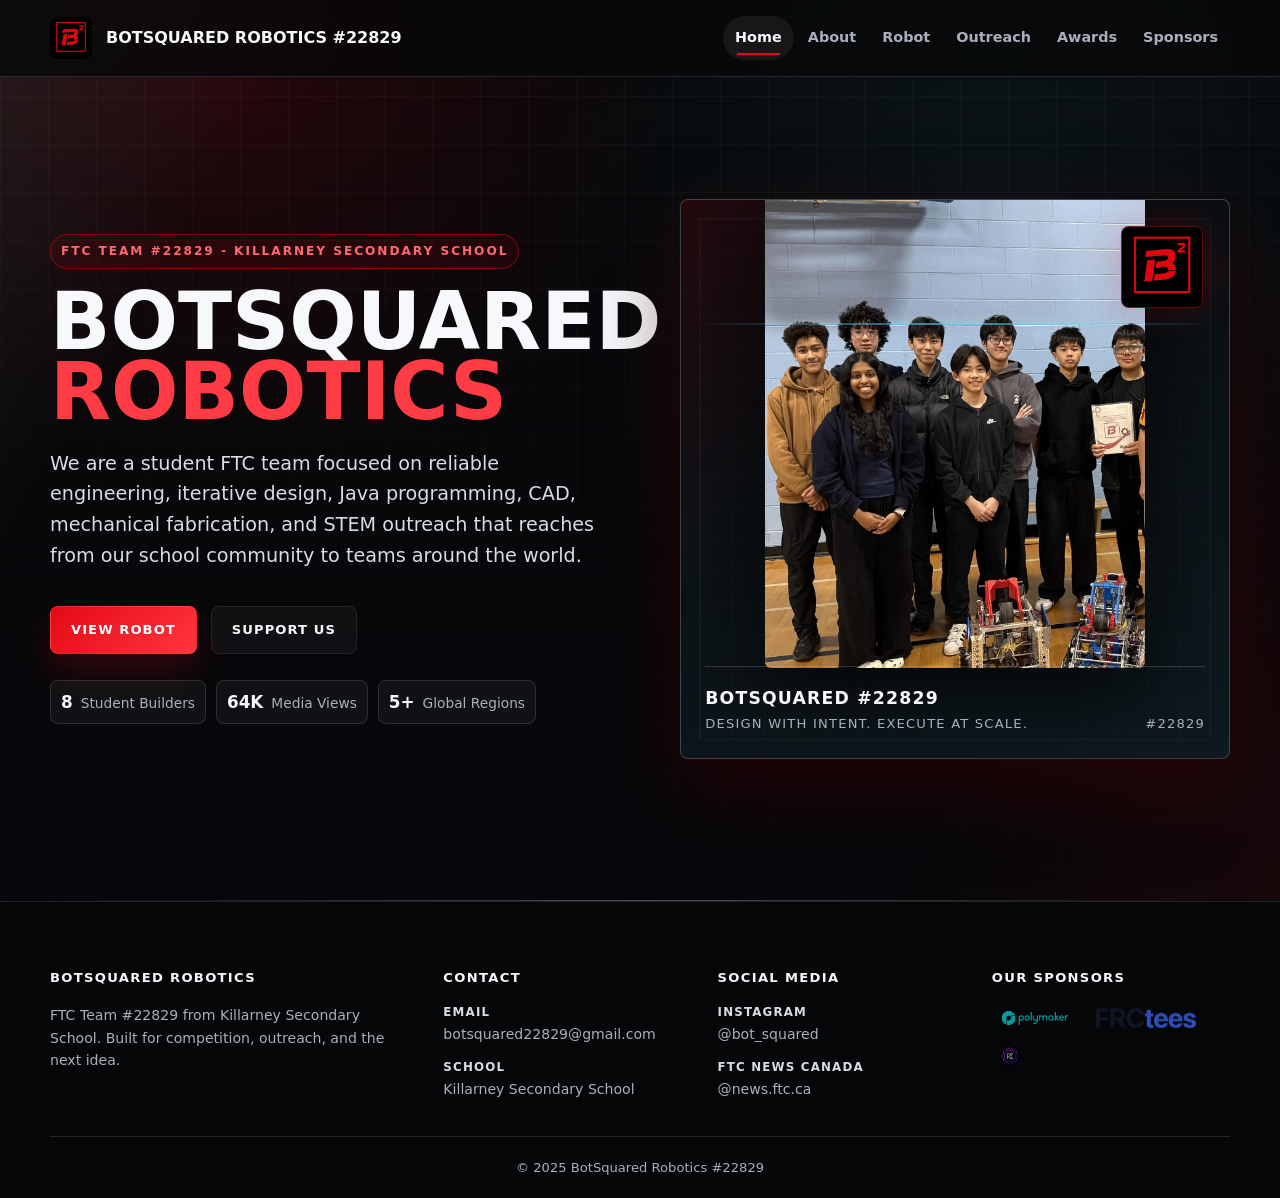
==== commit 7f2627da: "Add Google Search Console site verification meta tag" ====
--- a/index.html
+++ b/index.html
@@ -3,31 +3,33 @@
 <head>
   <meta charset="UTF-8" />
   <meta name="viewport" content="width=device-width, initial-scale=1.0" />
+  <meta name="google-site-verification" content="MuSaA9cdvmejMs04IFL77Se1IsifHNRiQZIQoKZoaD8" />
   <meta
     name="description"
     content="BotSquared Robotics #22829 is an FTC team from Killarney Secondary School building competition robots, STEM outreach, and student engineering leadership."
   />
   <title>BotSquared Robotics #22829</title>
+  <link rel="icon" type="image/png" href="assets/favicon.png" />
   <link rel="stylesheet" href="style.css" />
   <script src="script.js" defer></script>
 </head>
 <body>
   <header class="site-header">
     <nav class="nav" aria-label="Primary navigation">
-      <a class="brand" href="#home" aria-label="BotSquared Robotics home">
-        <span class="brand-mark">
+      <a class="brand" href="index.html" aria-label="BotSquared Robotics home">
+        <span class="brand-mark plain">
           <img src="assets/botsquared-logo.png" alt="" />
         </span>
         <span class="brand-name">BotSquared Robotics #22829</span>
       </a>
 
       <div class="nav-links">
-        <a href="#home">Home</a>
-        <a href="#about">About</a>
-        <a href="#robot">Robot</a>
-        <a href="#outreach">Outreach</a>
-        <a href="#sponsors">Sponsors</a>
-        <a href="#contact">Contact</a>
+        <a href="index.html">Home</a>
+        <a href="about.html">About</a>
+        <a href="robot.html">Robot</a>
+        <a href="outreach.html">Outreach</a>
+        <a href="awards.html">Awards</a>
+        <a href="sponsorship.html">Sponsors</a>
       </div>
     </nav>
   </header>
@@ -43,8 +45,8 @@
           from our school community to teams around the world.
         </p>
         <div class="hero-actions" aria-label="Homepage actions">
-          <a class="button" href="#robot">View Robot</a>
-          <a class="button secondary" href="#contact">Join or Support</a>
+          <a class="button" href="robot.html">View Robot</a>
+          <a class="button secondary" href="sponsorship.html">Support Us</a>
         </div>
 
         <div class="hero-metrics" aria-label="Team highlights">
@@ -54,348 +56,64 @@
         </div>
       </div>
 
-      <div class="robot-visual" aria-label="BotSquared Robotics competition robot showcase">
-        <img class="hero-robot" src="assets/robot-overview.png" alt="BotSquared competition robot" />
+      <div class="robot-visual" aria-label="BotSquared Robotics team showcase">
+        <img class="hero-robot hero-team-photo" src="assets/team-gym-photo.jpg" alt="BotSquared Robotics team photo" />
         <img class="hero-logo" src="assets/botsquared-logo.png" alt="" />
         <div class="scanline" aria-hidden="true"></div>
-        <div class="tech-readout top">
-          <span>Autonomous</span>
-          <strong>Pedro Pathing</strong>
-        </div>
-        <div class="tech-readout side">
-          <span>Drivebase</span>
-          <strong>Mecanum</strong>
-        </div>
         <div class="robot-label">
           <span>
-            <strong>Bot Squared #22829</strong>
-            Engineering, outreach, fundraising, media, and strategy.
+            <strong>BotSquared #22829</strong>
+            Design with Intent. Execute at Scale.
           </span>
           <span>#22829</span>
         </div>
       </div>
     </section>
-
-    <section id="about" class="section">
-      <div class="section-heading">
-        <h2>About <span>Us</span></h2>
-        <p>
-          Founded as a focused group of four, BotSquared has rapidly expanded into
-          a student team built around peer mentorship, quick skill growth, and a
-          drive to leave a positive impact on the FTC community.
-        </p>
-      </div>
-
-      <div class="grid three">
-        <article class="card reveal">
-          <h3>Engineering</h3>
-          <p>We design through brainstorming, prototyping, stress testing, match drills, data review, and iteration.</p>
-        </article>
-        <article class="card reveal">
-          <h3>Team Culture</h3>
-          <p>Our students are ages 14-15 and learn through hands-on building, leadership, and peer-to-peer mentorship.</p>
-        </article>
-        <article class="card reveal">
-          <h3>Mission</h3>
-          <p>We aim to build a reliable, high-scoring robot while championing STEM access locally and internationally.</p>
-        </article>
-      </div>
-
-      <div class="feature-split spaced-block">
-        <figure class="media-frame reveal">
-          <img src="assets/team-photo.jpg" alt="BotSquared Robotics team with their robot" />
-          <figcaption>BotSquared Robotics #22829 team photo from the portfolio.</figcaption>
-        </figure>
-
-        <article class="card feature-copy reveal">
-          <h3>From Four to a Full Team</h3>
-          <p>
-            BotSquared started as a focused group of four and grew by recruiting
-            three new members through Killarney Secondary School's Clubs Day.
-            Experienced members pass down technical knowledge, leadership habits,
-            and team values so the program can stay resilient season after season.
-          </p>
-        </article>
-      </div>
-
-      <div class="stat-strip" aria-label="Team statistics">
-        <div class="stat reveal">
-          <strong>22829</strong>
-          <span>Team Number</span>
-        </div>
-        <div class="stat reveal">
-          <strong>8</strong>
-          <span>Students</span>
-        </div>
-        <div class="stat reveal">
-          <strong>14-15</strong>
-          <span>Age Range</span>
-        </div>
-        <div class="stat reveal">
-          <strong>2.9K+</strong>
-          <span>FTC News Followers</span>
-        </div>
-      </div>
-
-      <div class="team-grid" aria-label="Team members">
-        <article class="member-card reveal">
-          <img class="member-photo" src="assets/team-evan-chan.jpg" alt="Evan Chan" />
-          <div>
-            <strong>Evan Chan</strong>
-            <span>Team Lead - Head Mechanical - Design</span>
-          </div>
-        </article>
-        <article class="member-card reveal">
-          <img class="member-photo" src="assets/team-steven-zhang.jpg" alt="Steven Zhang" />
-          <div>
-            <strong>Steven Zhang</strong>
-            <span>Lead Software</span>
-          </div>
-        </article>
-        <article class="member-card reveal">
-          <img class="member-photo" src="assets/team-rylen-ng.png" alt="Rylen Ng" />
-          <div>
-            <strong>Rylen Ng</strong>
-            <span>Software Team</span>
-          </div>
-        </article>
-        <article class="member-card reveal">
-          <img class="member-photo" src="assets/team-theo-shim.jpg" alt="Theo Shim" />
-          <div>
-            <strong>Theo Shim</strong>
-            <span>Mechanical - Marketing - Fundraising</span>
-          </div>
-        </article>
-        <article class="member-card reveal">
-          <img class="member-photo" src="assets/team-jacob-joe.jpg" alt="Jacob Joe" />
-          <div>
-            <strong>Jacob Joe</strong>
-            <span>Mechanical Team</span>
-          </div>
-        </article>
-        <article class="member-card reveal">
-          <img class="member-photo" src="assets/team-jayden-wong.jpg" alt="Jayden Wong" />
-          <div>
-            <strong>Jayden Wong</strong>
-            <span>Outreach Manager - Social Media Manager</span>
-          </div>
-        </article>
-        <article class="member-card reveal">
-          <img class="member-photo" src="assets/team-salomi-aiyathurai.jpg" alt="Salomi Aiyathurai" />
-          <div>
-            <strong>Salomi Aiyathurai</strong>
-            <span>Fundraising Manager</span>
-          </div>
-        </article>
-        <article class="member-card reveal">
-          <img class="member-photo" src="assets/team-adam-fockler.jpg" alt="Adam Fockler" />
-          <div>
-            <strong>Adam Fockler</strong>
-            <span>Design Team</span>
-          </div>
-        </article>
-      </div>
-    </section>
-
-    <section id="robot" class="section">
-      <div class="section-heading">
-        <h2>Our <span>Robot</span></h2>
-        <p>
-          Our current robot is engineered for high-frequency cycling, quick field
-          movement, reliable collection, controlled transfer, and repeatable shooting.
-        </p>
-      </div>
-
-      <div class="grid two">
-        <figure class="media-frame robot-photo reveal">
-          <img src="assets/robot-overview.png" alt="BotSquared competition robot" />
-          <figcaption>Current robot overview from the team portfolio.</figcaption>
-        </figure>
-
-        <article class="card reveal">
-          <h3>Robot Specs</h3>
-          <ul class="spec-list">
-            <li><span>Drivetrain</span><strong>goBILDA Strafer Mecanum</strong></li>
-            <li><span>Intake</span><strong>4-wheel rubber boot wheel</strong></li>
-            <li><span>Transfer</span><strong>Chained vertical transfer</strong></li>
-            <li><span>Shooter</span><strong>Adjustable hooded launch wheel</strong></li>
-            <li><span>Autonomous</span><strong>Pedro Pathing + 3-wheel odometry</strong></li>
-            <li><span>Programming</span><strong>Java / FTC SDK</strong></li>
-          </ul>
-        </article>
-      </div>
-
-      <div class="media-grid spaced-block" aria-label="Robot mechanism images">
-        <figure class="media-card reveal">
-          <img src="assets/robot-intake.png" alt="Robot intake mechanism with game element" />
-          <figcaption>Open-front intake and shooter test setup.</figcaption>
-        </figure>
-        <figure class="media-card reveal">
-          <img src="assets/robot-transfer.png" alt="Robot transfer system diagram" />
-          <figcaption>Transfer system and mechanical indexer layout.</figcaption>
-        </figure>
-        <figure class="media-card reveal">
-          <img src="assets/team-summary.jpg" alt="Team testing the robot in a classroom" />
-          <figcaption>Hands-on testing and driver feedback during iteration.</figcaption>
-        </figure>
-      </div>
-
-      <div class="grid three spaced-block">
-        <article class="card reveal">
-          <h3>Design Process</h3>
-          <p>Every prototype is tested for cycle time, consistency, failure points, and driver feedback before iteration.</p>
-        </article>
-        <article class="card reveal">
-          <h3>Game Strategy</h3>
-          <p>Dual shooter velocities support both cross-field and close-range scoring without forcing one fixed sweet spot.</p>
-        </article>
-        <article class="card reveal">
-          <h3>Driver Control</h3>
-          <p>Field-centric TeleOp, aim-hold assistance, and grouped intake-transfer controls reduce driver workload.</p>
-        </article>
-      </div>
-    </section>
-
-    <section id="outreach" class="section">
-      <div class="section-heading">
-        <h2>Community <span>Outreach</span></h2>
-        <p>
-          BotSquared outreach spans school recruiting, national FTC media,
-          international team collaboration, and direct support for other teams.
-        </p>
-      </div>
-
-      <div class="media-grid outreach-gallery" aria-label="Community outreach photos">
-        <figure class="media-card reveal">
-          <img src="assets/outreach-clubs-day.png" alt="BotSquared demonstrating the robot during outreach" />
-          <figcaption>Killarney Clubs Day robot demo.</figcaption>
-        </figure>
-        <figure class="media-card reveal">
-          <img src="assets/team-collaboration.png" alt="BotSquared collaborating with another FTC team" />
-          <figcaption>International team collaboration.</figcaption>
-        </figure>
-        <figure class="media-card reveal">
-          <img src="assets/outreach-team-meeting.png" alt="BotSquared students in an FTC collaboration meeting" />
-          <figcaption>Sharing ideas with FTC teams.</figcaption>
-        </figure>
-      </div>
-
-      <div class="timeline">
-        <article class="timeline-item reveal">
-          <time>Recruiting</time>
-          <div>
-            <h3>Killarney Clubs Day</h3>
-            <p>We showcased our competition robot at Killarney Secondary School and recruited three new members.</p>
-          </div>
-        </article>
-        <article class="timeline-item reveal">
-          <time>Media</time>
-          <div>
-            <h3>FTC News Canada</h3>
-            <p>We run a national FTC platform with 2,900+ followers, 64,000 views, and 20,000 monthly returners across BotSquared and FTC News Canada.</p>
-          </div>
-        </article>
-        <article class="timeline-item reveal">
-          <time>Global</time>
-          <div>
-            <h3>International FTC Collaboration</h3>
-            <p>We meet with teams from the USA, Kazakhstan, Romania, Greece, and other regions to exchange design, coding, outreach, and match strategy ideas.</p>
-          </div>
-        </article>
-        <article class="timeline-item reveal">
-          <time>Support</time>
-          <div>
-            <h3>Peer Team Support</h3>
-            <p>We have supported teams including AArcHive #4890, SlapSeals #28473, NOVATARD #24950, The Merge #33593, Syntax Terrors #34045, FoxSlide #29029, and Broboti #19176.</p>
-          </div>
-        </article>
-        <article class="timeline-item reveal">
-          <time>Events</time>
-          <div>
-            <h3>Community First & Jersey Challenge</h3>
-            <p>We joined global community events and hosted an FTC Jersey Challenge with 10+ Canadian teams and 150+ votes from FTC teams around the world.</p>
-          </div>
-        </article>
-      </div>
-    </section>
-
-    <section id="sponsors" class="section">
-      <div class="section-heading">
-        <h2>Our <span>Support</span></h2>
-        <p>
-          Funding and mentorship keep our robot moving. Our support comes from
-          Killarney Secondary School, KNOTbot #22817, local partners, and student-led fundraising.
-        </p>
-      </div>
-
-      <div class="sponsor-grid" aria-label="Team support network">
-        <div class="sponsor-logo reveal">Killarney Secondary School</div>
-        <div class="sponsor-logo reveal">KNOTbot #22817</div>
-        <div class="sponsor-logo reveal">Local Grocery Partners</div>
-        <div class="sponsor-logo reveal">Community Fundraisers</div>
-      </div>
-
-      <div class="grid two spaced-block">
-        <article class="card reveal">
-          <h3>Fundraising</h3>
-          <p>Killarney Secondary School supports us with a $2,500 annual budget, while student-led fundraising covers additional robot parts, tools, and competition fees.</p>
-        </article>
-        <figure class="media-frame reveal">
-          <img src="assets/fundraising-table.jpg" alt="BotSquared fundraising table" />
-          <figcaption>Krispy Kreme fundraisers and bake sales support parts, tools, and fees.</figcaption>
-        </figure>
-      </div>
-    </section>
-
-    <section id="contact" class="section">
-      <div class="section-heading">
-        <h2>Contact <span>Us</span></h2>
-        <p>
-          Reach out for team interest, sponsor conversations, media collaboration,
-          outreach events, or FTC knowledge-sharing.
-        </p>
-      </div>
-
-      <div class="contact-panel">
-        <article class="card reveal">
-          <h3>Let&apos;s Build Something</h3>
-          <p>
-            BotSquared is always looking for ways to grow STEM, share what we learn,
-            and connect with teams working through similar engineering challenges.
-          </p>
-        </article>
-
-        <article class="card reveal">
-          <h3>Team Links</h3>
-          <ul class="contact-list">
-            <li>
-              <span>
-                <strong>Email</strong>
-                botsquared22829@gmail.com
-              </span>
-            </li>
-            <li>
-              <span>
-                <strong>Instagram</strong>
-                @bot_squared/ @news.ftc.ca
-              </span>
-            </li>
-            <li>
-              <span>
-                <strong>School</strong>
-                Killarney Secondary School
-              </span>
-            </li>
-          </ul>
-        </article>
-      </div>
-    </section>
   </main>
 
   <footer class="site-footer">
-    <div class="footer-inner">
-      <span>BotSquared Robotics #22829</span>
-      <span>Built for competition, outreach, and the next idea.</span>
+    <div class="footer-grid">
+      <div class="footer-col">
+        <h4>BotSquared Robotics</h4>
+        <p>FTC Team #22829 from Killarney Secondary School. Built for competition, outreach, and the next idea.</p>
+      </div>
+      <div class="footer-col">
+        <h4>Contact</h4>
+        <ul>
+          <li>
+            <strong>Email</strong>
+            botsquared22829@gmail.com
+          </li>
+          <li>
+            <strong>School</strong>
+            Killarney Secondary School
+          </li>
+        </ul>
+      </div>
+      <div class="footer-col">
+        <h4>Social Media</h4>
+        <ul>
+          <li>
+            <strong>Instagram</strong>
+            @bot_squared
+          </li>
+          <li>
+            <strong>FTC News Canada</strong>
+            @news.ftc.ca
+          </li>
+        </ul>
+      </div>
+      <div class="footer-col">
+        <h4>Our Sponsors</h4>
+        <div class="footer-sponsors">
+          <img class="footer-sponsor-img" src="assets/sponsor-polymaker.png" alt="Polymaker" />
+          <img class="footer-sponsor-img" src="assets/sponsor-frctees.png" alt="FRC Tees" />
+          <img class="footer-sponsor-img" src="assets/sponsor-knotbot.png" alt="KnotBot" />
+        </div>
+      </div>
+    </div>
+    <div class="footer-bottom">
+      <span>&copy; 2025 BotSquared Robotics #22829</span>
     </div>
   </footer>
 </body>
--- a/style.css
+++ b/style.css
@@ -127,6 +127,16 @@
   object-fit: contain;
 }
 
+.brand-mark.plain {
+  border: none;
+  background: transparent;
+  box-shadow: none;
+}
+
+.brand-mark.plain::after {
+  display: none;
+}
+
 .brand-name {
   display: block;
   max-width: 330px;
@@ -837,21 +847,575 @@
   text-transform: uppercase;
 }
 
+
+/* ---- Robot Gallery (clean minimal) ---- */
+
+.robot-gallery {
+  display: grid;
+  grid-template-columns: repeat(3, minmax(0, 1fr));
+  gap: 24px;
+}
+
+.robot-gallery-item {
+  display: flex;
+  flex-direction: column;
+  align-items: center;
+  text-align: center;
+  padding: 24px;
+  border: 1px solid var(--line);
+  border-radius: var(--radius);
+  background: #050608;
+  transition: transform 220ms ease, border-color 220ms ease, box-shadow 220ms ease;
+}
+
+.robot-gallery-item:hover {
+  transform: translateY(-4px);
+  border-color: rgba(229, 9, 20, 0.35);
+  box-shadow: 0 16px 40px rgba(0, 0, 0, 0.3);
+}
+
+.robot-gallery-img {
+  margin: 0;
+  width: 100%;
+  max-width: 260px;
+  border-radius: 6px;
+  overflow: hidden;
+  border: 1px solid var(--line);
+}
+
+.robot-gallery-img img {
+  width: 100%;
+  aspect-ratio: 3 / 4;
+  object-fit: cover;
+  display: block;
+}
+
+.robot-gallery-item h3 {
+  margin: 18px 0 0;
+  color: var(--text);
+  font-size: 0.88rem;
+  font-weight: 850;
+  letter-spacing: 0.08em;
+  text-transform: uppercase;
+}
+
+/* ---- Hero Team Photo Override ---- */
+
+.hero-team-photo {
+  width: min(80%, 380px);
+  max-height: 85%;
+  left: 50%;
+  bottom: 90px;
+  object-fit: cover;
+  border-radius: 6px;
+  filter: drop-shadow(0 26px 42px rgba(0, 0, 0, 0.72));
+}
+
+/* ---- Sponsor Showcase Hero ---- */
+
+.sponsor-hero {
+  position: relative;
+  padding: 100px 0 60px;
+  background:
+    radial-gradient(ellipse 60% 50% at 50% 0%, rgba(229, 9, 20, 0.08) 0%, transparent 70%),
+    #050608;
+  overflow: hidden;
+}
+
+.sponsor-hero::before {
+  content: "";
+  position: absolute;
+  inset: 0;
+  background:
+    repeating-linear-gradient(
+      0deg,
+      transparent,
+      transparent 1px,
+      rgba(255, 255, 255, 0.012) 1px,
+      rgba(255, 255, 255, 0.012) 2px
+    );
+  pointer-events: none;
+}
+
+.sponsor-hero-inner {
+  width: min(1180px, calc(100% - 32px));
+  margin: 0 auto;
+  position: relative;
+  z-index: 1;
+}
+
+.sponsor-hero-heading {
+  display: grid;
+  grid-template-columns: auto 1fr;
+  align-items: end;
+  gap: 32px;
+  margin-bottom: 48px;
+}
+
+.sponsor-hero-heading h1 {
+  margin: 0;
+  font-size: clamp(2.4rem, 6vw, 4rem);
+  font-weight: 950;
+  letter-spacing: -0.03em;
+  text-transform: uppercase;
+  color: var(--text);
+  line-height: 1.05;
+}
+
+.sponsor-hero-heading h1 span {
+  color: var(--red);
+}
+
+.sponsor-hero-heading p {
+  max-width: 480px;
+  margin: 0 0 6px 0;
+  margin-left: auto;
+  color: var(--muted);
+  font-size: 0.95rem;
+  line-height: 1.7;
+  text-align: right;
+}
+
+.sponsor-showcase {
+  display: flex;
+  justify-content: center;
+  gap: 24px;
+  flex-wrap: wrap;
+}
+
+.sponsor-card-lg {
+  display: flex;
+  flex-direction: column;
+  align-items: center;
+  justify-content: center;
+  gap: 18px;
+  width: 240px;
+  height: 200px;
+  padding: 28px 24px;
+  border: 1px solid rgba(255, 255, 255, 0.08);
+  border-radius: 16px;
+  background:
+    linear-gradient(160deg, rgba(255, 255, 255, 0.04) 0%, transparent 50%),
+    rgba(255, 255, 255, 0.02);
+  backdrop-filter: blur(8px);
+  text-decoration: none;
+  transition: transform 280ms ease, border-color 280ms ease, box-shadow 280ms ease;
+}
+
+.sponsor-card-lg:hover {
+  transform: translateY(-6px) scale(1.02);
+  border-color: rgba(229, 9, 20, 0.35);
+  box-shadow:
+    0 0 40px rgba(229, 9, 20, 0.1),
+    0 24px 48px rgba(0, 0, 0, 0.4);
+}
+
+.sponsor-card-lg img {
+  max-height: 72px;
+  max-width: 160px;
+  width: auto;
+  height: auto;
+  object-fit: contain;
+  filter: brightness(1.1);
+  transition: filter 280ms ease;
+}
+
+.sponsor-card-lg:hover img {
+  filter: brightness(1.3);
+}
+
+.sponsor-card-name {
+  color: var(--soft);
+  font-size: 0.82rem;
+  font-weight: 800;
+  letter-spacing: 0.12em;
+  text-transform: uppercase;
+}
+
+/* ---- Expanded Footer ---- */
+
 .site-footer {
   border-top: 1px solid var(--line);
-  padding: 30px 0;
+  padding: 48px 0 0;
   background: #050608;
   color: var(--muted);
 }
 
-.footer-inner {
+.footer-grid {
   width: min(1180px, calc(100% - 32px));
   margin: 0 auto;
+  display: grid;
+  grid-template-columns: 1.5fr 1fr 1fr 1fr;
+  gap: 36px;
+}
+
+.footer-col h4 {
+  color: var(--text);
+  font-size: 0.82rem;
+  font-weight: 850;
+  letter-spacing: 0.1em;
+  text-transform: uppercase;
+  margin-bottom: 16px;
+}
+
+.footer-col p {
+  color: var(--muted);
+  font-size: 0.88rem;
+  margin-bottom: 0;
+  line-height: 1.6;
+}
+
+.footer-col ul {
+  list-style: none;
+  margin: 0;
+  padding: 0;
+  display: grid;
+  gap: 14px;
+}
+
+.footer-col li {
+  color: var(--muted);
+  font-size: 0.88rem;
+  line-height: 1.5;
+}
+
+.footer-col li strong {
+  display: block;
+  color: var(--soft);
+  font-size: 0.74rem;
+  font-weight: 800;
+  letter-spacing: 0.1em;
+  text-transform: uppercase;
+  margin-bottom: 2px;
+}
+
+.footer-sponsors {
   display: flex;
-  justify-content: space-between;
-  gap: 18px;
   flex-wrap: wrap;
+  gap: 10px;
+}
+
+.footer-sponsor-logo {
+  padding: 8px 14px;
+  border: 1px solid var(--line);
+  border-radius: var(--radius);
+  background: rgba(255, 255, 255, 0.04);
+  color: var(--soft);
+  font-size: 0.82rem;
+  font-weight: 700;
+  transition: border-color 180ms ease, background 180ms ease;
+}
+
+.footer-sponsor-logo:hover {
+  border-color: rgba(229, 9, 20, 0.4);
+  background: rgba(229, 9, 20, 0.06);
+}
+
+.footer-sponsor-img {
+  height: 28px;
+  width: auto;
+  object-fit: contain;
+  border-radius: 4px;
+  padding: 4px 8px;
+  background: transparent;
+  border: none;
+  transition: transform 180ms ease, opacity 180ms ease;
+  opacity: 0.8;
+}
+
+.footer-sponsor-img:hover {
+  transform: scale(1.05);
+  opacity: 1;
+}
+
+.footer-bottom {
+  width: min(1180px, calc(100% - 32px));
+  margin: 36px auto 0;
+  padding: 20px 0;
+  border-top: 1px solid var(--line);
+  font-size: 0.82rem;
+  color: var(--muted);
+  text-align: center;
+}
+
+/* ---- Award Cards ---- */
+
+.award-grid {
+  display: grid;
+  grid-template-columns: repeat(auto-fill, minmax(260px, 1fr));
+  gap: 14px;
+}
+
+.award-card {
+  display: flex;
+  align-items: center;
+  gap: 16px;
+  padding: 20px 22px;
+  border: 1px solid var(--line);
+  border-radius: var(--radius);
+  background:
+    linear-gradient(145deg, rgba(255, 203, 102, 0.05), transparent 40%),
+    var(--panel);
+  box-shadow: 0 8px 24px rgba(0, 0, 0, 0.1);
+  transition: transform 220ms ease, border-color 220ms ease, box-shadow 220ms ease;
+}
+
+.award-card:hover {
+  transform: translateY(-4px);
+  border-color: rgba(255, 203, 102, 0.3);
+  box-shadow: 0 16px 40px rgba(0, 0, 0, 0.2), 0 0 30px rgba(255, 203, 102, 0.08);
+}
+
+.award-icon {
+  flex: 0 0 auto;
+  font-size: 1.8rem;
+  line-height: 1;
+}
+
+.award-card strong {
+  display: block;
+  color: var(--text);
   font-size: 0.9rem;
+  font-weight: 850;
+  letter-spacing: 0.05em;
+  text-transform: uppercase;
+  margin-bottom: 4px;
+}
+
+.award-card span {
+  color: var(--muted);
+  font-size: 0.82rem;
+}
+
+/* ---- Robot Showcase ---- */
+
+.robot-showcase {
+  display: grid;
+  gap: 48px;
+}
+
+.robot-entry {
+  display: grid;
+  grid-template-columns: minmax(0, 1.1fr) minmax(280px, 0.9fr);
+  gap: 24px;
+  align-items: start;
+}
+
+.robot-entry.reverse {
+  grid-template-columns: minmax(280px, 0.9fr) minmax(0, 1.1fr);
+}
+
+.robot-entry.reverse .robot-entry-img {
+  order: 2;
+}
+
+.robot-entry.reverse .robot-entry-info {
+  order: 1;
+}
+
+.robot-entry-img {
+  overflow: hidden;
+}
+
+.robot-entry-img img {
+  aspect-ratio: 4 / 3;
+  object-fit: cover;
+  object-position: center;
+}
+
+.robot-entry-info {
+  display: flex;
+  flex-direction: column;
+}
+
+.robot-entry-info::before {
+  display: none;
+}
+
+.robot-entry-badge {
+  display: inline-block;
+  width: fit-content;
+  padding: 5px 14px;
+  margin-bottom: 14px;
+  border: 1px solid rgba(229, 9, 20, 0.48);
+  border-radius: 999px;
+  color: #ff6870;
+  background: rgba(229, 9, 20, 0.09);
+  font-size: 0.72rem;
+  font-weight: 850;
+  letter-spacing: 0.14em;
+  text-transform: uppercase;
+}
+
+/* ---- Outreach Blocks ---- */
+
+.outreach-block {
+  margin-bottom: 48px;
+}
+
+.outreach-block:last-child {
+  margin-bottom: 0;
+}
+
+.outreach-block-header {
+  margin-bottom: 24px;
+  padding-bottom: 16px;
+  border-bottom: 1px solid var(--line);
+}
+
+.outreach-tag {
+  display: inline-block;
+  padding: 5px 14px;
+  margin-bottom: 10px;
+  border: 1px solid rgba(87, 215, 255, 0.4);
+  border-radius: 999px;
+  color: var(--cyan);
+  background: rgba(87, 215, 255, 0.08);
+  font-size: 0.72rem;
+  font-weight: 850;
+  letter-spacing: 0.14em;
+  text-transform: uppercase;
+}
+
+.outreach-block-header h3 {
+  margin-bottom: 0;
+  color: var(--text);
+  font-size: clamp(1.3rem, 2.5vw, 1.8rem);
+  font-weight: 900;
+  letter-spacing: 0;
+  text-transform: uppercase;
+}
+
+/* ---- Sponsor CTA ---- */
+
+.sponsor-cta {
+  max-width: 720px;
+  margin-left: auto;
+  margin-right: auto;
+}
+
+.tier-grid {
+  align-items: stretch;
+}
+
+.tier-card {
+  display: flex;
+  flex-direction: column;
+  align-items: center;
+  text-align: center;
+  padding: 36px 28px 32px;
+  cursor: default;
+}
+
+.tier-card::before {
+  display: none;
+}
+
+.tier-badge {
+  display: inline-block;
+  padding: 6px 18px;
+  border-radius: 999px;
+  font-size: 0.76rem;
+  font-weight: 850;
+  letter-spacing: 0.14em;
+  text-transform: uppercase;
+  margin-bottom: 18px;
+}
+
+.tier-bronze .tier-badge {
+  border: 1px solid rgba(205, 127, 50, 0.5);
+  color: #e8a44a;
+  background: rgba(205, 127, 50, 0.1);
+}
+
+.tier-silver .tier-badge {
+  border: 1px solid rgba(192, 197, 206, 0.5);
+  color: #d0d5de;
+  background: rgba(192, 197, 206, 0.1);
+}
+
+.tier-gold .tier-badge {
+  border: 1px solid rgba(255, 200, 55, 0.5);
+  color: #ffd557;
+  background: rgba(255, 200, 55, 0.1);
+}
+
+.tier-price {
+  font-size: clamp(2.2rem, 4vw, 3rem);
+  font-weight: 900;
+  line-height: 1;
+  color: var(--text);
+  margin-bottom: 24px;
+  letter-spacing: -0.02em;
+}
+
+.tier-price span {
+  font-size: 0.5em;
+  color: var(--muted);
+  font-weight: 700;
+  vertical-align: super;
+}
+
+.tier-perks {
+  list-style: none;
+  margin: 0;
+  padding: 0;
+  width: 100%;
+  border-top: 1px solid rgba(255, 255, 255, 0.08);
+}
+
+.tier-perks li {
+  padding: 13px 0;
+  border-bottom: 1px solid rgba(255, 255, 255, 0.08);
+  color: var(--muted);
+  font-size: 0.92rem;
+  line-height: 1.5;
+}
+
+/* Tier-specific left accent bars */
+.tier-bronze {
+  border-top: 2px solid rgba(205, 127, 50, 0.6);
+}
+
+.tier-silver {
+  border-top: 2px solid rgba(192, 197, 206, 0.6);
+}
+
+.tier-gold {
+  border-top: 2px solid rgba(255, 200, 55, 0.6);
+}
+
+/* Hover effects: lift + tier-colored outer glow */
+.tier-card:hover {
+  transform: translateY(-8px);
+  border-color: rgba(255, 255, 255, 0.2);
+}
+
+.tier-bronze:hover {
+  border-color: rgba(205, 127, 50, 0.45);
+  border-top-color: rgba(205, 127, 50, 0.8);
+  box-shadow:
+    0 0 28px rgba(205, 127, 50, 0.2),
+    0 0 68px rgba(205, 127, 50, 0.1),
+    0 24px 54px rgba(0, 0, 0, 0.3);
+}
+
+.tier-silver:hover {
+  border-color: rgba(192, 197, 206, 0.45);
+  border-top-color: rgba(192, 197, 206, 0.8);
+  box-shadow:
+    0 0 28px rgba(192, 197, 206, 0.22),
+    0 0 68px rgba(192, 197, 206, 0.1),
+    0 24px 54px rgba(0, 0, 0, 0.3);
+}
+
+.tier-gold:hover {
+  border-color: rgba(255, 200, 55, 0.45);
+  border-top-color: rgba(255, 200, 55, 0.8);
+  box-shadow:
+    0 0 28px rgba(255, 200, 55, 0.25),
+    0 0 68px rgba(255, 200, 55, 0.12),
+    0 24px 54px rgba(0, 0, 0, 0.3);
 }
 
 .reveal {
@@ -973,6 +1537,52 @@
   .stat-strip {
     grid-template-columns: repeat(2, minmax(0, 1fr));
   }
+
+  .footer-grid {
+    grid-template-columns: 1fr 1fr;
+    gap: 28px;
+  }
+
+  .robot-entry,
+  .robot-entry.reverse {
+    grid-template-columns: 1fr;
+  }
+
+  .robot-entry.reverse .robot-entry-img,
+  .robot-entry.reverse .robot-entry-info {
+    order: unset;
+  }
+
+  .robot-gallery {
+    grid-template-columns: 1fr;
+    max-width: 360px;
+    margin: 0 auto;
+  }
+
+  .footer-sponsors {
+    flex-direction: column;
+    align-items: flex-start;
+  }
+
+  .sponsor-hero {
+    padding: 80px 0 40px;
+  }
+
+  .sponsor-hero-heading {
+    grid-template-columns: 1fr;
+    gap: 16px;
+  }
+
+  .sponsor-hero-heading p {
+    text-align: left;
+    margin-left: 0;
+  }
+  .sponsor-card-lg {
+    width: 100%;
+    max-width: 280px;
+    height: auto;
+    padding: 24px 20px;
+  }
 }
 
 @media (max-width: 620px) {
@@ -1058,4 +1668,9 @@
   .spec-list strong {
     text-align: left;
   }
-}
+
+  .footer-grid {
+    grid-template-columns: 1fr;
+    gap: 32px;
+  }
+}
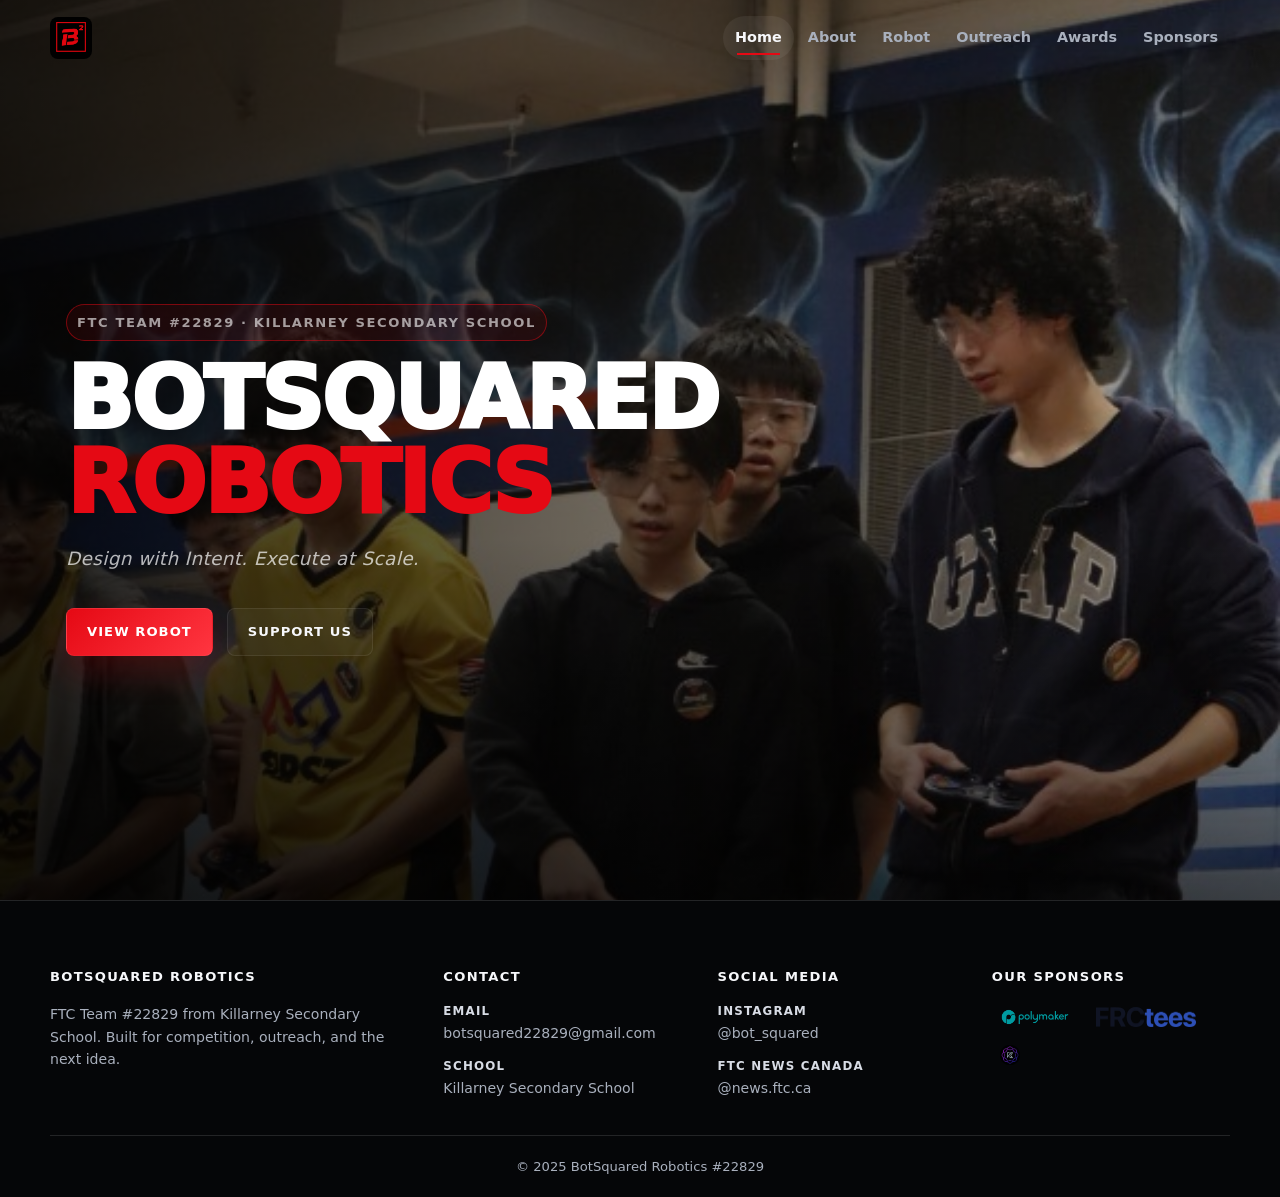
==== commit f0eaefa0: "Redesign home page with full-bleed hero background image - Replace floating team photo with full-vie" ====
--- a/index.html
+++ b/index.html
@@ -14,13 +14,12 @@
   <script src="script.js" defer></script>
 </head>
 <body>
-  <header class="site-header">
-    <nav class="nav" aria-label="Primary navigation">
+  <header class="site-header site-header--transparent">
+    <nav class="nav nav--home" aria-label="Primary navigation">
       <a class="brand" href="index.html" aria-label="BotSquared Robotics home">
         <span class="brand-mark plain">
-          <img src="assets/botsquared-logo.png" alt="" />
+          <img src="assets/botsquared-logo.png" alt="BotSquared Robotics" />
         </span>
-        <span class="brand-name">BotSquared Robotics #22829</span>
       </a>
 
       <div class="nav-links">
@@ -35,37 +34,16 @@
   </header>
 
   <main>
-    <section id="home" class="section hero">
-      <div class="hero-content">
-        <p class="eyebrow">FTC Team #22829 - Killarney Secondary School</p>
+    <section class="hero-fullbleed">
+      <div class="hero-fullbleed-bg" style="background-image: url('assets/hero-competition.jpg');" aria-hidden="true"></div>
+      <div class="hero-fullbleed-overlay" aria-hidden="true"></div>
+      <div class="hero-fullbleed-content">
+        <p class="eyebrow">FTC Team #22829 · Killarney Secondary School</p>
         <h1>BotSquared <span>Robotics</span></h1>
-        <p class="hero-copy">
-          We are a student FTC team focused on reliable engineering, iterative design,
-          Java programming, CAD, mechanical fabrication, and STEM outreach that reaches
-          from our school community to teams around the world.
-        </p>
-        <div class="hero-actions" aria-label="Homepage actions">
+        <p class="hero-motto">Design with Intent. Execute at Scale.</p>
+        <div class="hero-actions">
           <a class="button" href="robot.html">View Robot</a>
           <a class="button secondary" href="sponsorship.html">Support Us</a>
-        </div>
-
-        <div class="hero-metrics" aria-label="Team highlights">
-          <span><strong>8</strong> Student Builders</span>
-          <span><strong>64K</strong> Media Views</span>
-          <span><strong>5+</strong> Global Regions</span>
-        </div>
-      </div>
-
-      <div class="robot-visual" aria-label="BotSquared Robotics team showcase">
-        <img class="hero-robot hero-team-photo" src="assets/team-gym-photo.jpg" alt="BotSquared Robotics team photo" />
-        <img class="hero-logo" src="assets/botsquared-logo.png" alt="" />
-        <div class="scanline" aria-hidden="true"></div>
-        <div class="robot-label">
-          <span>
-            <strong>BotSquared #22829</strong>
-            Design with Intent. Execute at Scale.
-          </span>
-          <span>#22829</span>
         </div>
       </div>
     </section>
--- a/style.css
+++ b/style.css
@@ -77,6 +77,94 @@
   backdrop-filter: blur(18px);
 }
 
+.site-header--transparent {
+  position: absolute;
+  top: 0;
+  left: 0;
+  right: 0;
+  z-index: 20;
+  border-bottom: none;
+  background: transparent;
+  backdrop-filter: none;
+}
+
+.nav--home {
+  justify-content: flex-start;
+}
+
+.nav--home .nav-links {
+  margin-left: 0;
+}
+
+/* ---- Full-Bleed Hero ---- */
+
+.hero-fullbleed {
+  position: relative;
+  width: 100%;
+  min-height: 100vh;
+  display: flex;
+  align-items: center;
+  overflow: hidden;
+}
+
+.hero-fullbleed-bg {
+  position: absolute;
+  inset: 0;
+  background-size: cover;
+  background-position: center 30%;
+  background-repeat: no-repeat;
+}
+
+.hero-fullbleed-overlay {
+  position: absolute;
+  inset: 0;
+  background:
+    linear-gradient(to right, rgba(0, 0, 0, 0.82) 0%, rgba(0, 0, 0, 0.55) 50%, rgba(0, 0, 0, 0.2) 100%),
+    linear-gradient(to top, rgba(0, 0, 0, 0.6) 0%, transparent 40%);
+}
+
+.hero-fullbleed-content {
+  position: relative;
+  z-index: 2;
+  width: min(1180px, calc(100% - 32px));
+  margin: 0 auto;
+  max-width: 620px;
+  margin-left: max(16px, calc((100% - 1180px) / 2 + 16px));
+  padding: 140px 0 80px;
+}
+
+.hero-fullbleed-content .eyebrow {
+  margin-bottom: 16px;
+  color: rgba(255, 255, 255, 0.6);
+  font-size: 0.82rem;
+  font-weight: 700;
+  letter-spacing: 0.12em;
+  text-transform: uppercase;
+}
+
+.hero-fullbleed-content h1 {
+  margin-bottom: 20px;
+  font-size: clamp(3rem, 8vw, 5.5rem);
+  font-weight: 950;
+  letter-spacing: -0.03em;
+  text-transform: uppercase;
+  line-height: 0.95;
+  color: #fff;
+}
+
+.hero-fullbleed-content h1 span {
+  color: var(--red);
+}
+
+.hero-motto {
+  margin-bottom: 32px;
+  color: rgba(255, 255, 255, 0.7);
+  font-size: 1.15rem;
+  font-weight: 500;
+  font-style: italic;
+  letter-spacing: 0.02em;
+}
+
 .nav {
   width: min(1180px, calc(100% - 32px));
   min-height: 76px;
@@ -690,9 +778,34 @@
 
 .team-grid {
   display: grid;
-  grid-template-columns: repeat(4, minmax(0, 1fr));
+  grid-template-columns: repeat(5, minmax(0, 1fr));
   gap: 14px;
   margin-top: 18px;
+}
+
+.team-department {
+  margin-top: 36px;
+}
+
+.team-department:first-of-type {
+  margin-top: 18px;
+}
+
+.department-label {
+  margin: 0 0 16px;
+  padding-left: 14px;
+  border-left: 3px solid var(--red);
+  color: var(--text);
+  font-size: 0.82rem;
+  font-weight: 850;
+  letter-spacing: 0.12em;
+  text-transform: uppercase;
+}
+
+.team-grid-sm {
+  display: grid;
+  grid-template-columns: repeat(2, minmax(0, 1fr));
+  gap: 14px;
 }
 
 .member-card {
@@ -718,6 +831,13 @@
   object-fit: cover;
   object-position: center 28%;
   filter: saturate(0.98) contrast(1.04);
+}
+
+.member-photo.placeholder-photo {
+  object-fit: contain;
+  object-position: center;
+  padding: 20%;
+  background: #0a0b0e;
 }
 
 .member-card strong {
@@ -1510,6 +1630,11 @@
     justify-content: flex-start;
   }
 
+  .hero-fullbleed-content {
+    margin-left: 16px;
+    padding: 120px 0 60px;
+  }
+
   .hero {
     min-height: auto;
     grid-template-columns: 1fr;
@@ -1655,6 +1780,7 @@
   }
 
   .team-grid,
+  .team-grid-sm,
   .stat-strip {
     grid-template-columns: 1fr;
   }
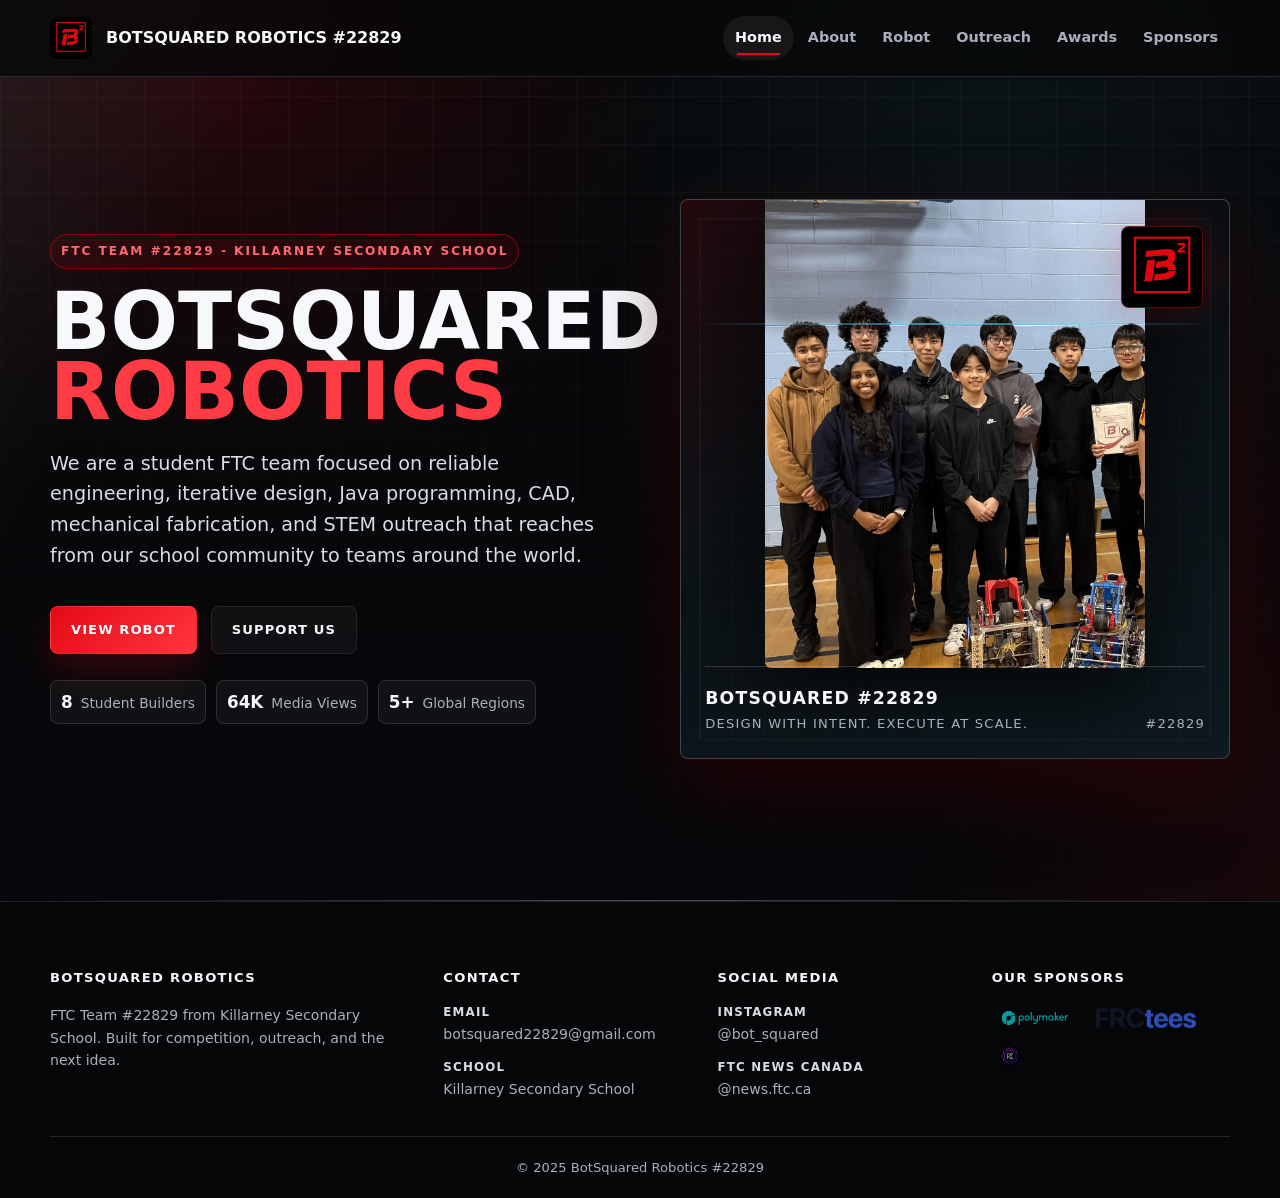
==== commit 45323f59: "Revert "Redesign home page with full-bleed hero background image" This reverts commit f0eaefa09ddb27" ====
--- a/index.html
+++ b/index.html
@@ -14,12 +14,13 @@
   <script src="script.js" defer></script>
 </head>
 <body>
-  <header class="site-header site-header--transparent">
-    <nav class="nav nav--home" aria-label="Primary navigation">
+  <header class="site-header">
+    <nav class="nav" aria-label="Primary navigation">
       <a class="brand" href="index.html" aria-label="BotSquared Robotics home">
         <span class="brand-mark plain">
-          <img src="assets/botsquared-logo.png" alt="BotSquared Robotics" />
+          <img src="assets/botsquared-logo.png" alt="" />
         </span>
+        <span class="brand-name">BotSquared Robotics #22829</span>
       </a>
 
       <div class="nav-links">
@@ -34,16 +35,37 @@
   </header>
 
   <main>
-    <section class="hero-fullbleed">
-      <div class="hero-fullbleed-bg" style="background-image: url('assets/hero-competition.jpg');" aria-hidden="true"></div>
-      <div class="hero-fullbleed-overlay" aria-hidden="true"></div>
-      <div class="hero-fullbleed-content">
-        <p class="eyebrow">FTC Team #22829 · Killarney Secondary School</p>
+    <section id="home" class="section hero">
+      <div class="hero-content">
+        <p class="eyebrow">FTC Team #22829 - Killarney Secondary School</p>
         <h1>BotSquared <span>Robotics</span></h1>
-        <p class="hero-motto">Design with Intent. Execute at Scale.</p>
-        <div class="hero-actions">
+        <p class="hero-copy">
+          We are a student FTC team focused on reliable engineering, iterative design,
+          Java programming, CAD, mechanical fabrication, and STEM outreach that reaches
+          from our school community to teams around the world.
+        </p>
+        <div class="hero-actions" aria-label="Homepage actions">
           <a class="button" href="robot.html">View Robot</a>
           <a class="button secondary" href="sponsorship.html">Support Us</a>
+        </div>
+
+        <div class="hero-metrics" aria-label="Team highlights">
+          <span><strong>8</strong> Student Builders</span>
+          <span><strong>64K</strong> Media Views</span>
+          <span><strong>5+</strong> Global Regions</span>
+        </div>
+      </div>
+
+      <div class="robot-visual" aria-label="BotSquared Robotics team showcase">
+        <img class="hero-robot hero-team-photo" src="assets/team-gym-photo.jpg" alt="BotSquared Robotics team photo" />
+        <img class="hero-logo" src="assets/botsquared-logo.png" alt="" />
+        <div class="scanline" aria-hidden="true"></div>
+        <div class="robot-label">
+          <span>
+            <strong>BotSquared #22829</strong>
+            Design with Intent. Execute at Scale.
+          </span>
+          <span>#22829</span>
         </div>
       </div>
     </section>
--- a/style.css
+++ b/style.css
@@ -77,94 +77,6 @@
   backdrop-filter: blur(18px);
 }
 
-.site-header--transparent {
-  position: absolute;
-  top: 0;
-  left: 0;
-  right: 0;
-  z-index: 20;
-  border-bottom: none;
-  background: transparent;
-  backdrop-filter: none;
-}
-
-.nav--home {
-  justify-content: flex-start;
-}
-
-.nav--home .nav-links {
-  margin-left: 0;
-}
-
-/* ---- Full-Bleed Hero ---- */
-
-.hero-fullbleed {
-  position: relative;
-  width: 100%;
-  min-height: 100vh;
-  display: flex;
-  align-items: center;
-  overflow: hidden;
-}
-
-.hero-fullbleed-bg {
-  position: absolute;
-  inset: 0;
-  background-size: cover;
-  background-position: center 30%;
-  background-repeat: no-repeat;
-}
-
-.hero-fullbleed-overlay {
-  position: absolute;
-  inset: 0;
-  background:
-    linear-gradient(to right, rgba(0, 0, 0, 0.82) 0%, rgba(0, 0, 0, 0.55) 50%, rgba(0, 0, 0, 0.2) 100%),
-    linear-gradient(to top, rgba(0, 0, 0, 0.6) 0%, transparent 40%);
-}
-
-.hero-fullbleed-content {
-  position: relative;
-  z-index: 2;
-  width: min(1180px, calc(100% - 32px));
-  margin: 0 auto;
-  max-width: 620px;
-  margin-left: max(16px, calc((100% - 1180px) / 2 + 16px));
-  padding: 140px 0 80px;
-}
-
-.hero-fullbleed-content .eyebrow {
-  margin-bottom: 16px;
-  color: rgba(255, 255, 255, 0.6);
-  font-size: 0.82rem;
-  font-weight: 700;
-  letter-spacing: 0.12em;
-  text-transform: uppercase;
-}
-
-.hero-fullbleed-content h1 {
-  margin-bottom: 20px;
-  font-size: clamp(3rem, 8vw, 5.5rem);
-  font-weight: 950;
-  letter-spacing: -0.03em;
-  text-transform: uppercase;
-  line-height: 0.95;
-  color: #fff;
-}
-
-.hero-fullbleed-content h1 span {
-  color: var(--red);
-}
-
-.hero-motto {
-  margin-bottom: 32px;
-  color: rgba(255, 255, 255, 0.7);
-  font-size: 1.15rem;
-  font-weight: 500;
-  font-style: italic;
-  letter-spacing: 0.02em;
-}
-
 .nav {
   width: min(1180px, calc(100% - 32px));
   min-height: 76px;
@@ -1630,11 +1542,6 @@
     justify-content: flex-start;
   }
 
-  .hero-fullbleed-content {
-    margin-left: 16px;
-    padding: 120px 0 60px;
-  }
-
   .hero {
     min-height: auto;
     grid-template-columns: 1fr;
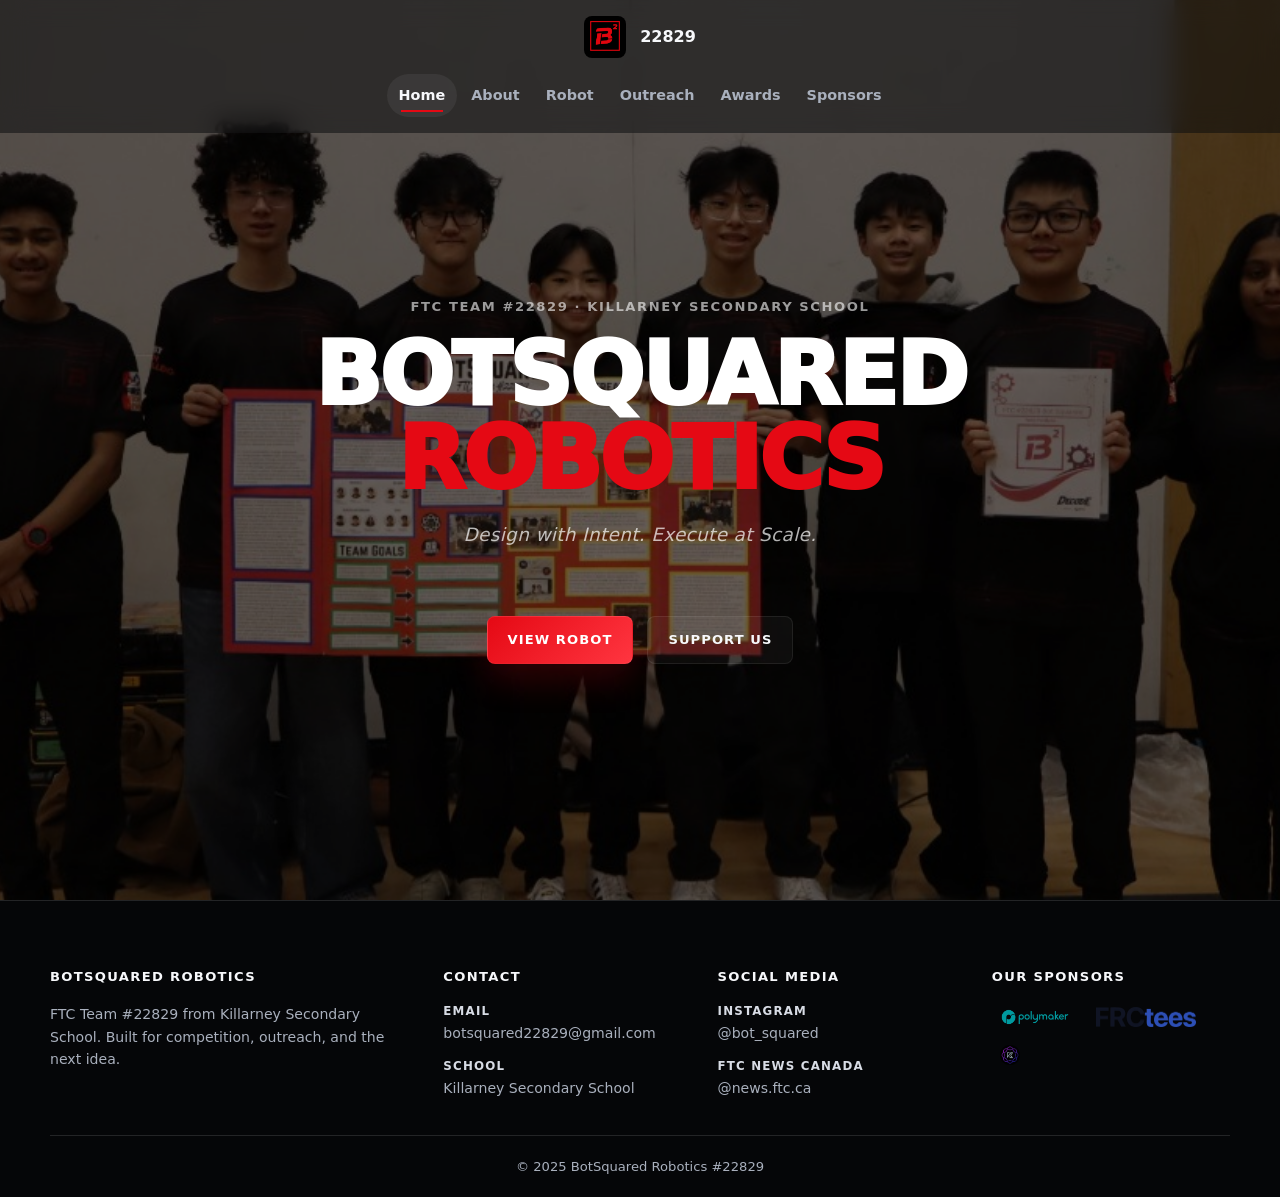
==== commit e0d6db70: "Redesign website to be boxless and implement new centered hero - Re-wrote index.html with a full-ble" ====
--- a/index.html
+++ b/index.html
@@ -4,25 +4,21 @@
   <meta charset="UTF-8" />
   <meta name="viewport" content="width=device-width, initial-scale=1.0" />
   <meta name="google-site-verification" content="MuSaA9cdvmejMs04IFL77Se1IsifHNRiQZIQoKZoaD8" />
-  <meta
-    name="description"
-    content="BotSquared Robotics #22829 is an FTC team from Killarney Secondary School building competition robots, STEM outreach, and student engineering leadership."
-  />
+  <meta name="description" content="BotSquared Robotics #22829 is an FTC team from Killarney Secondary School building competition robots, STEM outreach, and student engineering leadership." />
   <title>BotSquared Robotics #22829</title>
   <link rel="icon" type="image/png" href="assets/favicon.png" />
   <link rel="stylesheet" href="style.css" />
   <script src="script.js" defer></script>
 </head>
 <body>
-  <header class="site-header">
+  <header class="site-header site-header--home">
     <nav class="nav" aria-label="Primary navigation">
       <a class="brand" href="index.html" aria-label="BotSquared Robotics home">
         <span class="brand-mark plain">
           <img src="assets/botsquared-logo.png" alt="" />
         </span>
-        <span class="brand-name">BotSquared Robotics #22829</span>
+        <span class="brand-name">22829</span>
       </a>
-
       <div class="nav-links">
         <a href="index.html">Home</a>
         <a href="about.html">About</a>
@@ -35,37 +31,16 @@
   </header>
 
   <main>
-    <section id="home" class="section hero">
-      <div class="hero-content">
-        <p class="eyebrow">FTC Team #22829 - Killarney Secondary School</p>
+    <section class="hero-fullbleed">
+      <div class="hero-fullbleed-bg" style="background-image: url('assets/hero-team-poster.jpg');" aria-hidden="true"></div>
+      <div class="hero-fullbleed-overlay" aria-hidden="true"></div>
+      <div class="hero-fullbleed-content">
+        <p class="eyebrow">FTC Team #22829 · Killarney Secondary School</p>
         <h1>BotSquared <span>Robotics</span></h1>
-        <p class="hero-copy">
-          We are a student FTC team focused on reliable engineering, iterative design,
-          Java programming, CAD, mechanical fabrication, and STEM outreach that reaches
-          from our school community to teams around the world.
-        </p>
-        <div class="hero-actions" aria-label="Homepage actions">
+        <p class="hero-motto">Design with Intent. Execute at Scale.</p>
+        <div class="hero-actions">
           <a class="button" href="robot.html">View Robot</a>
           <a class="button secondary" href="sponsorship.html">Support Us</a>
-        </div>
-
-        <div class="hero-metrics" aria-label="Team highlights">
-          <span><strong>8</strong> Student Builders</span>
-          <span><strong>64K</strong> Media Views</span>
-          <span><strong>5+</strong> Global Regions</span>
-        </div>
-      </div>
-
-      <div class="robot-visual" aria-label="BotSquared Robotics team showcase">
-        <img class="hero-robot hero-team-photo" src="assets/team-gym-photo.jpg" alt="BotSquared Robotics team photo" />
-        <img class="hero-logo" src="assets/botsquared-logo.png" alt="" />
-        <div class="scanline" aria-hidden="true"></div>
-        <div class="robot-label">
-          <span>
-            <strong>BotSquared #22829</strong>
-            Design with Intent. Execute at Scale.
-          </span>
-          <span>#22829</span>
         </div>
       </div>
     </section>
@@ -80,27 +55,15 @@
       <div class="footer-col">
         <h4>Contact</h4>
         <ul>
-          <li>
-            <strong>Email</strong>
-            botsquared22829@gmail.com
-          </li>
-          <li>
-            <strong>School</strong>
-            Killarney Secondary School
-          </li>
+          <li><strong>Email</strong> botsquared22829@gmail.com</li>
+          <li><strong>School</strong> Killarney Secondary School</li>
         </ul>
       </div>
       <div class="footer-col">
         <h4>Social Media</h4>
         <ul>
-          <li>
-            <strong>Instagram</strong>
-            @bot_squared
-          </li>
-          <li>
-            <strong>FTC News Canada</strong>
-            @news.ftc.ca
-          </li>
+          <li><strong>Instagram</strong> @bot_squared</li>
+          <li><strong>FTC News Canada</strong> @news.ftc.ca</li>
         </ul>
       </div>
       <div class="footer-col">
--- a/style.css
+++ b/style.css
@@ -77,14 +77,94 @@
   backdrop-filter: blur(18px);
 }
 
+.site-header--home {
+  position: absolute;
+  top: 0;
+  left: 0;
+  right: 0;
+  z-index: 20;
+  border-bottom: none;
+  background: rgba(7, 8, 10, 0.5);
+  backdrop-filter: blur(12px);
+}
+
+.hero-fullbleed {
+  position: relative;
+  width: 100%;
+  min-height: 100vh;
+  display: flex;
+  align-items: center;
+  justify-content: center;
+  text-align: center;
+  overflow: hidden;
+}
+
+.hero-fullbleed-bg {
+  position: absolute;
+  inset: 0;
+  background-size: cover;
+  background-position: center;
+  background-repeat: no-repeat;
+}
+
+.hero-fullbleed-overlay {
+  position: absolute;
+  inset: 0;
+  background: rgba(0, 0, 0, 0.55);
+}
+
+.hero-fullbleed-content {
+  position: relative;
+  z-index: 2;
+  width: min(800px, calc(100% - 48px));
+  padding: 140px 0 80px;
+  display: flex;
+  flex-direction: column;
+  align-items: center;
+}
+
+.hero-fullbleed-content .eyebrow {
+  margin-bottom: 16px;
+  color: rgba(255, 255, 255, 0.6);
+  font-size: 0.82rem;
+  font-weight: 700;
+  letter-spacing: 0.12em;
+  text-transform: uppercase;
+}
+
+.hero-fullbleed-content h1 {
+  margin-bottom: 20px;
+  font-size: clamp(3rem, 8vw, 5.5rem);
+  font-weight: 950;
+  letter-spacing: -0.03em;
+  text-transform: uppercase;
+  line-height: 0.95;
+  color: #fff;
+}
+
+.hero-fullbleed-content h1 span {
+  color: var(--red);
+}
+
+.hero-motto {
+  margin-bottom: 32px;
+  color: rgba(255, 255, 255, 0.7);
+  font-size: 1.15rem;
+  font-weight: 500;
+  font-style: italic;
+  letter-spacing: 0.02em;
+}
+
 .nav {
   width: min(1180px, calc(100% - 32px));
   min-height: 76px;
   margin: 0 auto;
+  padding: 16px 0;
   display: flex;
+  flex-direction: column;
   align-items: center;
-  justify-content: space-between;
-  gap: 28px;
+  justify-content: center;
+  gap: 16px;
 }
 
 .brand {
@@ -147,8 +227,8 @@
 .nav-links {
   display: flex;
   align-items: center;
-  justify-content: flex-end;
-  flex: 1 1 auto;
+  justify-content: center;
+  flex: 0 0 auto;
   gap: 2px;
   flex-wrap: wrap;
 }
@@ -225,11 +305,8 @@
 .eyebrow {
   width: fit-content;
   margin: 0 0 18px;
-  padding: 7px 10px;
-  border: 1px solid rgba(229, 9, 20, 0.48);
-  border-radius: 999px;
+  padding: 0;
   color: #ff6870;
-  background: rgba(229, 9, 20, 0.09);
   font-size: 0.76rem;
   font-weight: 850;
   letter-spacing: 0.16em;
@@ -511,31 +588,15 @@
 .sponsor-logo,
 .media-frame,
 .media-card {
-  transition: transform 220ms ease, border-color 220ms ease, background 220ms ease, box-shadow 220ms ease;
+  transition: transform 220ms ease;
 }
 
 .card {
   position: relative;
   min-height: 100%;
-  padding: 24px;
-  border: 1px solid var(--line);
-  border-radius: var(--radius);
-  background:
-    linear-gradient(145deg, rgba(255, 255, 255, 0.04), transparent 38%),
-    var(--panel);
-  box-shadow: 0 16px 40px rgba(0, 0, 0, 0.14);
-  overflow: hidden;
-}
-
-.card::before {
-  position: absolute;
-  left: 0;
-  top: 0;
-  width: 3px;
-  height: 100%;
-  content: "";
-  background: linear-gradient(var(--red), transparent);
-  opacity: 0.78;
+  padding: 0;
+  border: none;
+  background: transparent;
 }
 
 .card:hover,
@@ -544,8 +605,6 @@
 .media-card:hover,
 .sponsor-logo:hover {
   transform: translateY(-4px);
-  border-color: rgba(255, 255, 255, 0.24);
-  box-shadow: 0 24px 54px rgba(0, 0, 0, 0.24);
 }
 
 .card h3 {
@@ -725,12 +784,6 @@
   display: grid;
   grid-template-rows: auto 1fr;
   gap: 14px;
-  padding: 16px;
-  border: 1px solid var(--line);
-  border-radius: var(--radius);
-  background:
-    linear-gradient(160deg, rgba(229, 9, 20, 0.13), transparent 42%),
-    #0d1015;
 }
 
 .member-photo {
@@ -1020,26 +1073,14 @@
   flex-direction: column;
   align-items: center;
   justify-content: center;
-  gap: 18px;
-  width: 240px;
-  height: 200px;
-  padding: 28px 24px;
-  border: 1px solid rgba(255, 255, 255, 0.08);
-  border-radius: 16px;
-  background:
-    linear-gradient(160deg, rgba(255, 255, 255, 0.04) 0%, transparent 50%),
-    rgba(255, 255, 255, 0.02);
-  backdrop-filter: blur(8px);
-  text-decoration: none;
-  transition: transform 280ms ease, border-color 280ms ease, box-shadow 280ms ease;
+  gap: 16px;
+  width: 100%;
+  max-width: 280px;
+  min-height: 140px;
 }
 
 .sponsor-card-lg:hover {
-  transform: translateY(-6px) scale(1.02);
-  border-color: rgba(229, 9, 20, 0.35);
-  box-shadow:
-    0 0 40px rgba(229, 9, 20, 0.1),
-    0 24px 48px rgba(0, 0, 0, 0.4);
+  transform: translateY(-6px);
 }
 
 .sponsor-card-lg img {
@@ -1183,19 +1224,6 @@
   align-items: center;
   gap: 16px;
   padding: 20px 22px;
-  border: 1px solid var(--line);
-  border-radius: var(--radius);
-  background:
-    linear-gradient(145deg, rgba(255, 203, 102, 0.05), transparent 40%),
-    var(--panel);
-  box-shadow: 0 8px 24px rgba(0, 0, 0, 0.1);
-  transition: transform 220ms ease, border-color 220ms ease, box-shadow 220ms ease;
-}
-
-.award-card:hover {
-  transform: translateY(-4px);
-  border-color: rgba(255, 203, 102, 0.3);
-  box-shadow: 0 16px 40px rgba(0, 0, 0, 0.2), 0 0 30px rgba(255, 203, 102, 0.08);
 }
 
 .award-icon {
@@ -1267,12 +1295,8 @@
 .robot-entry-badge {
   display: inline-block;
   width: fit-content;
-  padding: 5px 14px;
   margin-bottom: 14px;
-  border: 1px solid rgba(229, 9, 20, 0.48);
-  border-radius: 999px;
   color: #ff6870;
-  background: rgba(229, 9, 20, 0.09);
   font-size: 0.72rem;
   font-weight: 850;
   letter-spacing: 0.14em;
@@ -1297,12 +1321,8 @@
 
 .outreach-tag {
   display: inline-block;
-  padding: 5px 14px;
   margin-bottom: 10px;
-  border: 1px solid rgba(87, 215, 255, 0.4);
-  border-radius: 999px;
   color: var(--cyan);
-  background: rgba(87, 215, 255, 0.08);
   font-size: 0.72rem;
   font-weight: 850;
   letter-spacing: 0.14em;
@@ -1335,7 +1355,7 @@
   flex-direction: column;
   align-items: center;
   text-align: center;
-  padding: 36px 28px 32px;
+  padding: 36px 0;
   cursor: default;
 }
 
@@ -1345,8 +1365,6 @@
 
 .tier-badge {
   display: inline-block;
-  padding: 6px 18px;
-  border-radius: 999px;
   font-size: 0.76rem;
   font-weight: 850;
   letter-spacing: 0.14em;
@@ -1355,21 +1373,15 @@
 }
 
 .tier-bronze .tier-badge {
-  border: 1px solid rgba(205, 127, 50, 0.5);
   color: #e8a44a;
-  background: rgba(205, 127, 50, 0.1);
 }
 
 .tier-silver .tier-badge {
-  border: 1px solid rgba(192, 197, 206, 0.5);
   color: #d0d5de;
-  background: rgba(192, 197, 206, 0.1);
 }
 
 .tier-gold .tier-badge {
-  border: 1px solid rgba(255, 200, 55, 0.5);
   color: #ffd557;
-  background: rgba(255, 200, 55, 0.1);
 }
 
 .tier-price {
@@ -1404,50 +1416,18 @@
   line-height: 1.5;
 }
 
-/* Tier-specific left accent bars */
-.tier-bronze {
-  border-top: 2px solid rgba(205, 127, 50, 0.6);
-}
-
-.tier-silver {
-  border-top: 2px solid rgba(192, 197, 206, 0.6);
-}
-
-.tier-gold {
-  border-top: 2px solid rgba(255, 200, 55, 0.6);
-}
-
-/* Hover effects: lift + tier-colored outer glow */
+/* Hover effects: lift */
 .tier-card:hover {
   transform: translateY(-8px);
-  border-color: rgba(255, 255, 255, 0.2);
 }
 
 .tier-bronze:hover {
-  border-color: rgba(205, 127, 50, 0.45);
-  border-top-color: rgba(205, 127, 50, 0.8);
-  box-shadow:
-    0 0 28px rgba(205, 127, 50, 0.2),
-    0 0 68px rgba(205, 127, 50, 0.1),
-    0 24px 54px rgba(0, 0, 0, 0.3);
 }
 
 .tier-silver:hover {
-  border-color: rgba(192, 197, 206, 0.45);
-  border-top-color: rgba(192, 197, 206, 0.8);
-  box-shadow:
-    0 0 28px rgba(192, 197, 206, 0.22),
-    0 0 68px rgba(192, 197, 206, 0.1),
-    0 24px 54px rgba(0, 0, 0, 0.3);
 }
 
 .tier-gold:hover {
-  border-color: rgba(255, 200, 55, 0.45);
-  border-top-color: rgba(255, 200, 55, 0.8);
-  box-shadow:
-    0 0 28px rgba(255, 200, 55, 0.25),
-    0 0 68px rgba(255, 200, 55, 0.12),
-    0 24px 54px rgba(0, 0, 0, 0.3);
 }
 
 .reveal {
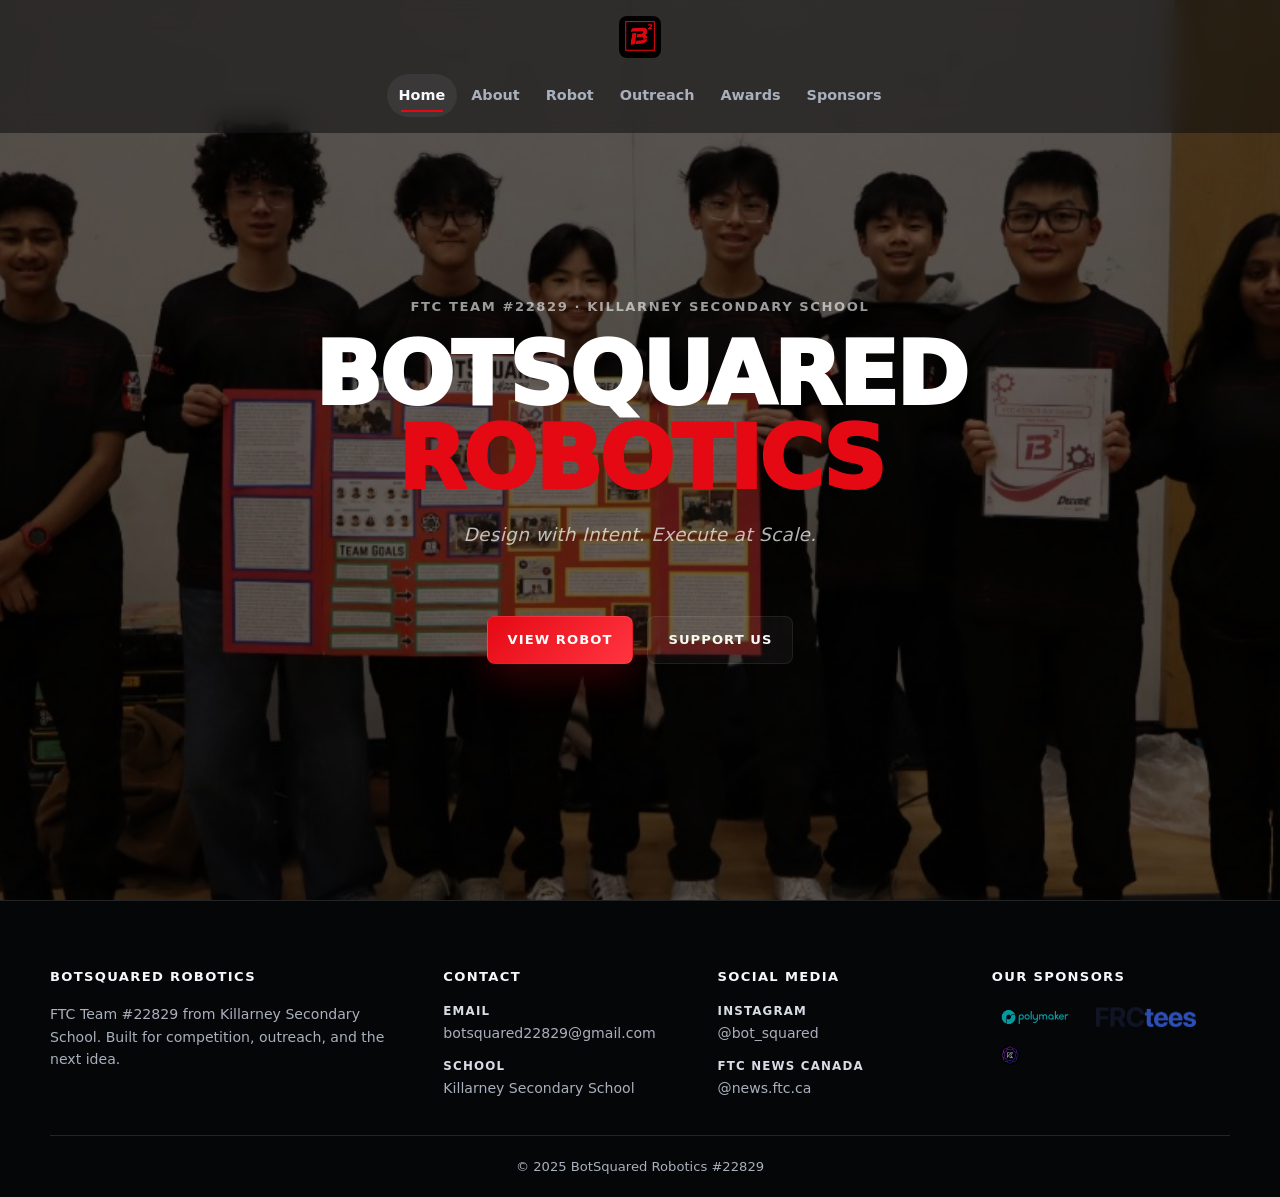
==== commit b00cab71: "Remove brand name text from nav on all pages" ====
--- a/index.html
+++ b/index.html
@@ -17,7 +17,6 @@
         <span class="brand-mark plain">
           <img src="assets/botsquared-logo.png" alt="" />
         </span>
-        <span class="brand-name">22829</span>
       </a>
       <div class="nav-links">
         <a href="index.html">Home</a>
